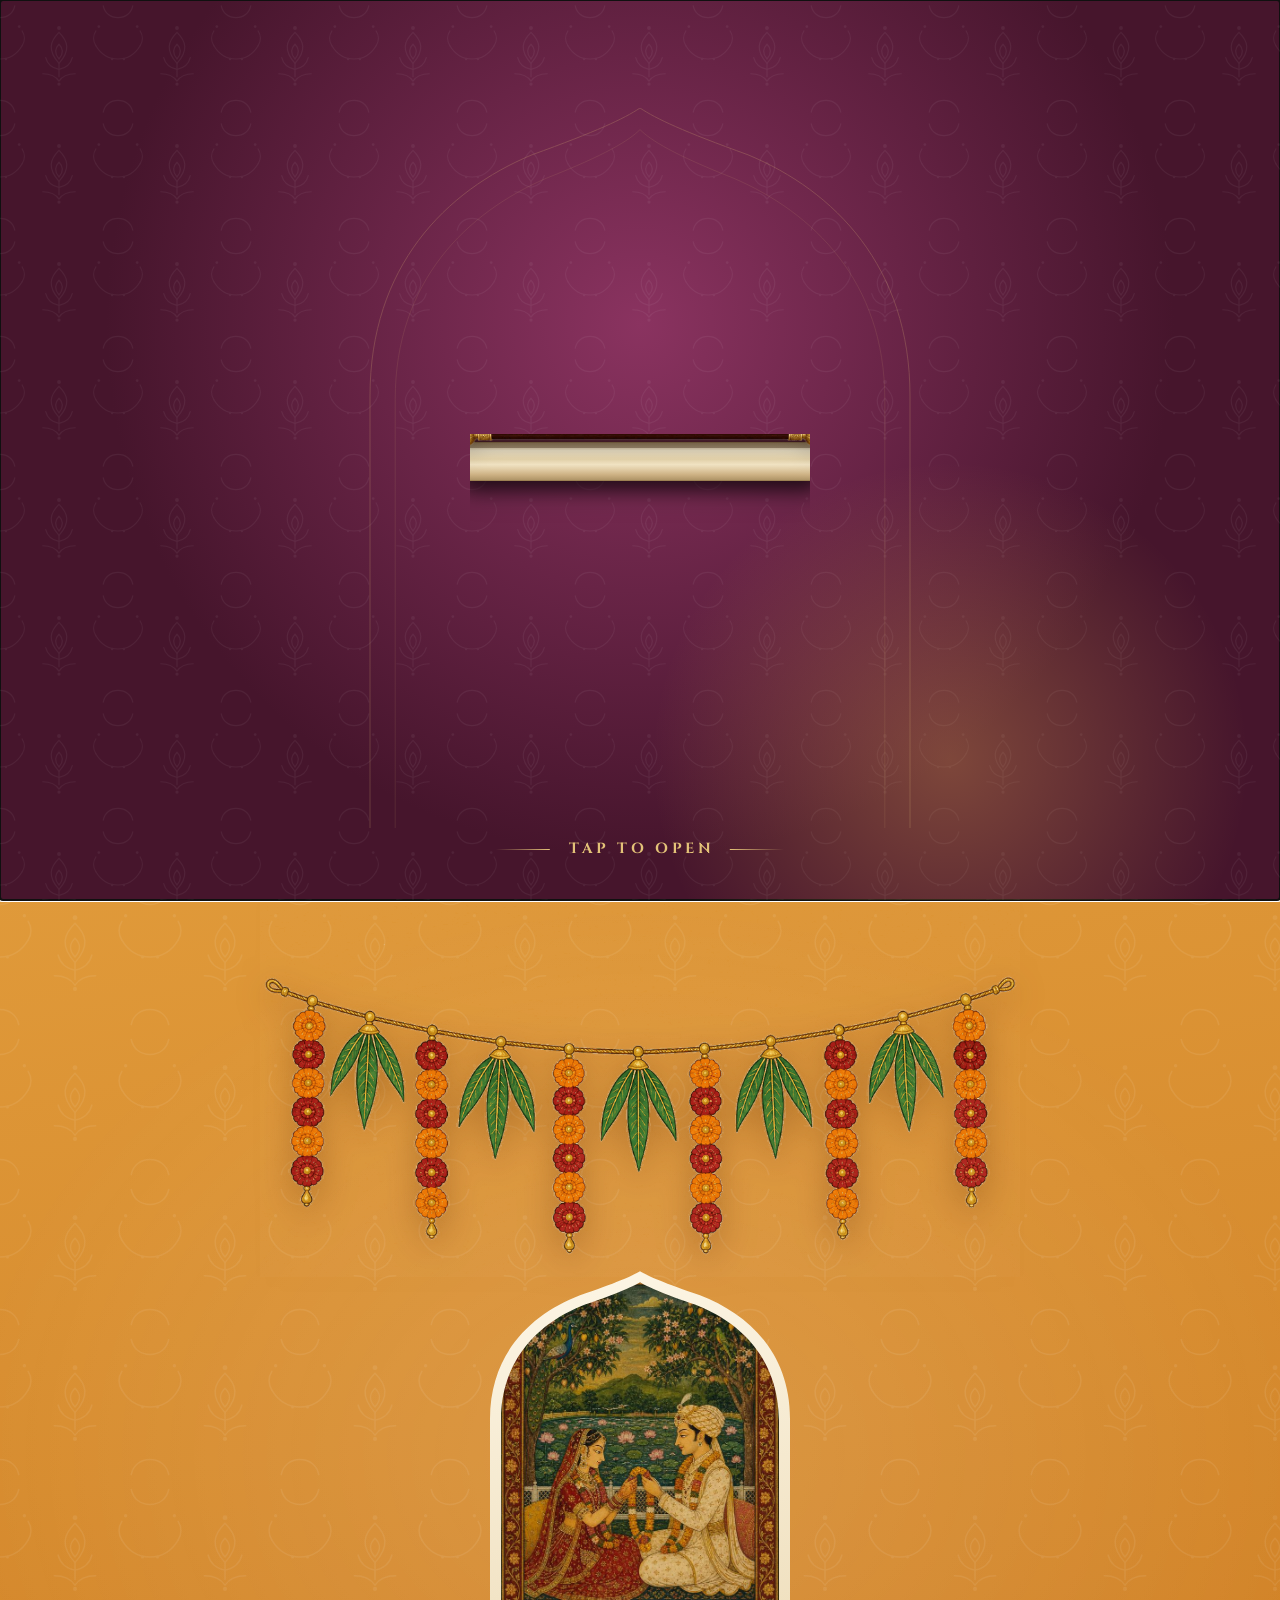
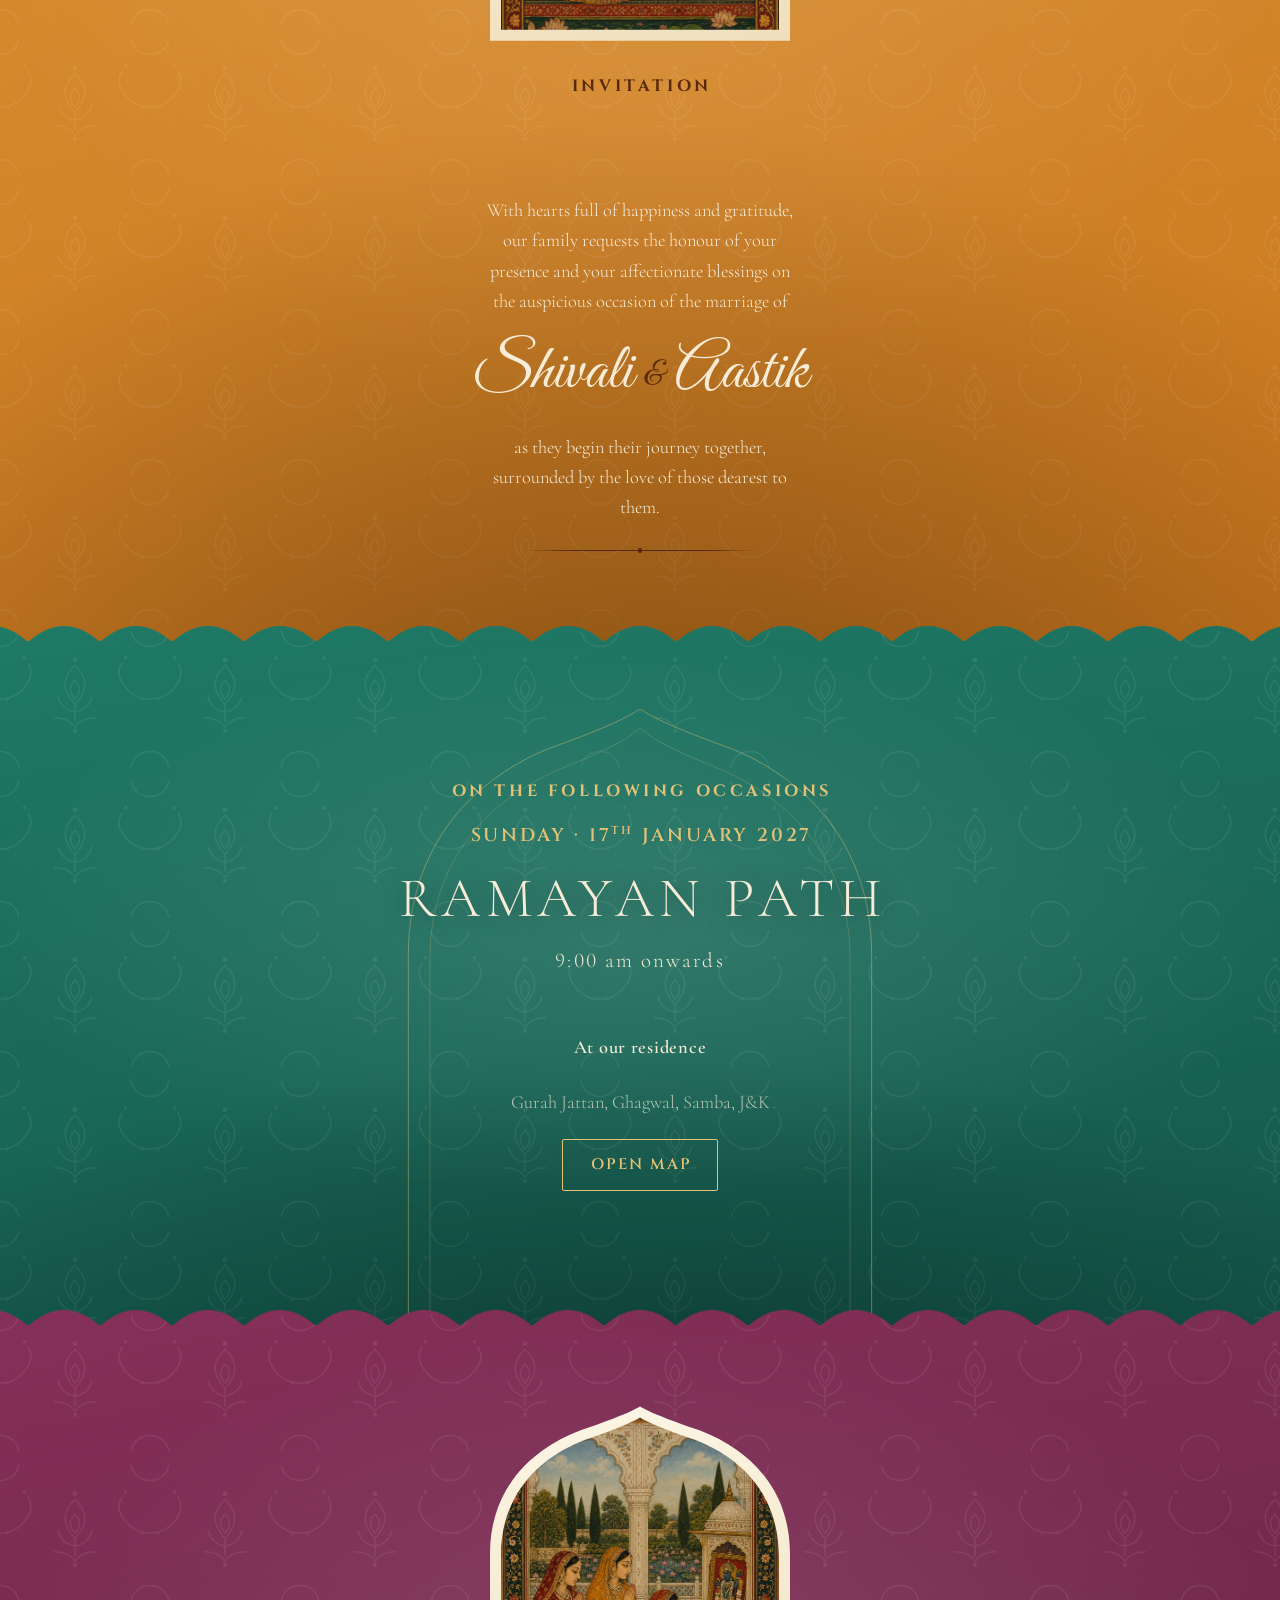
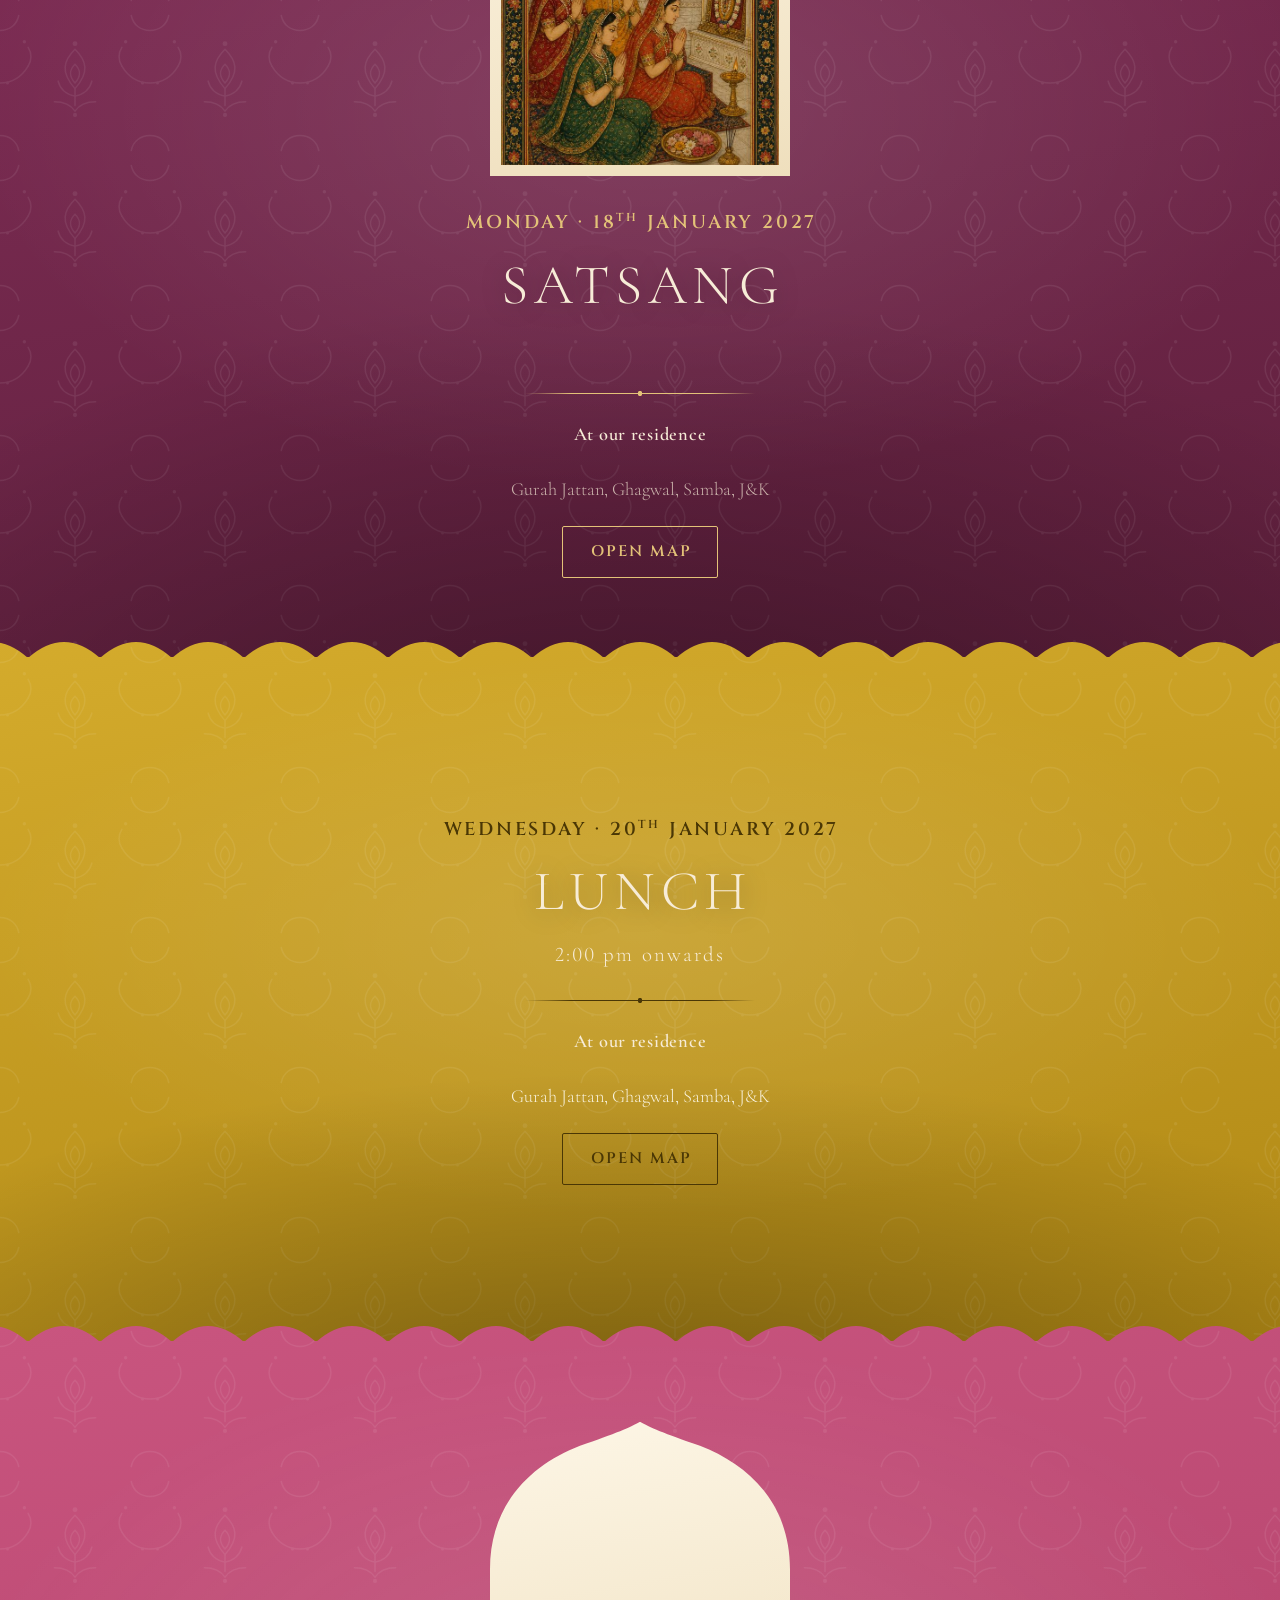
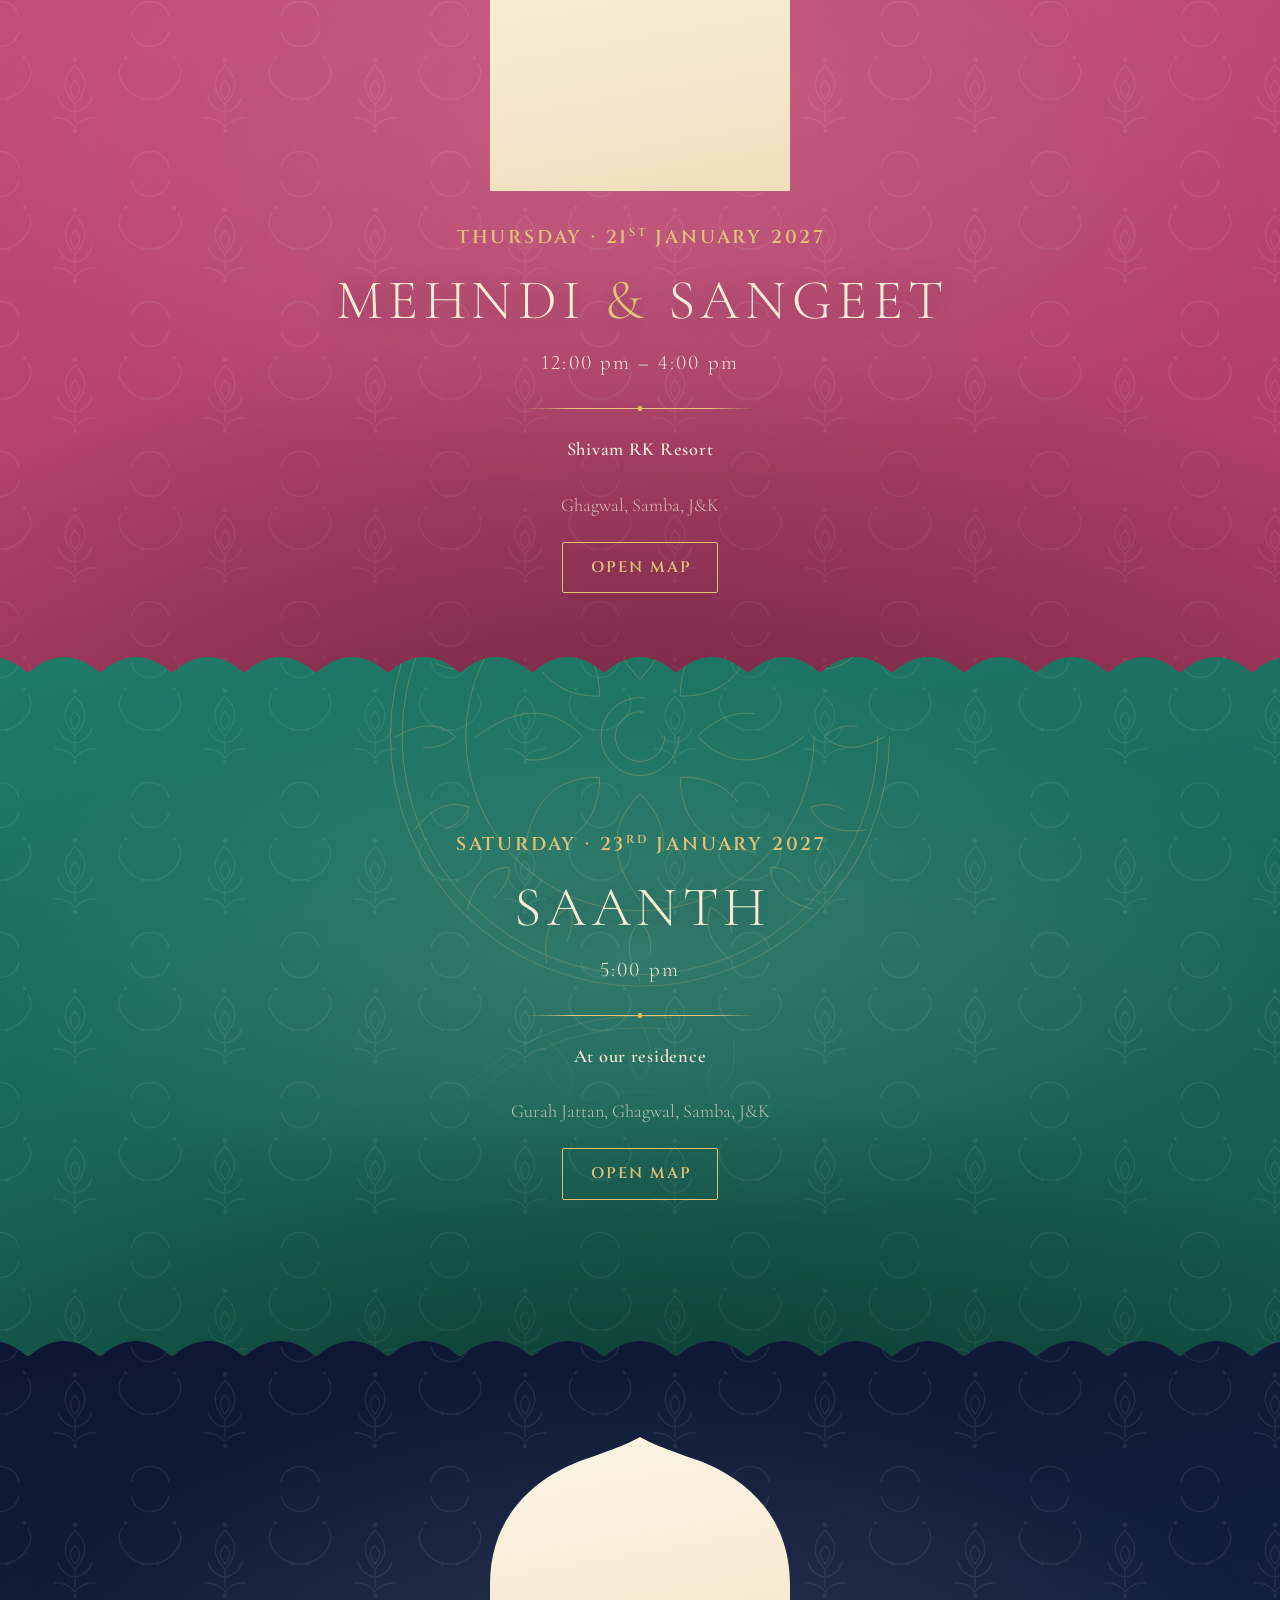
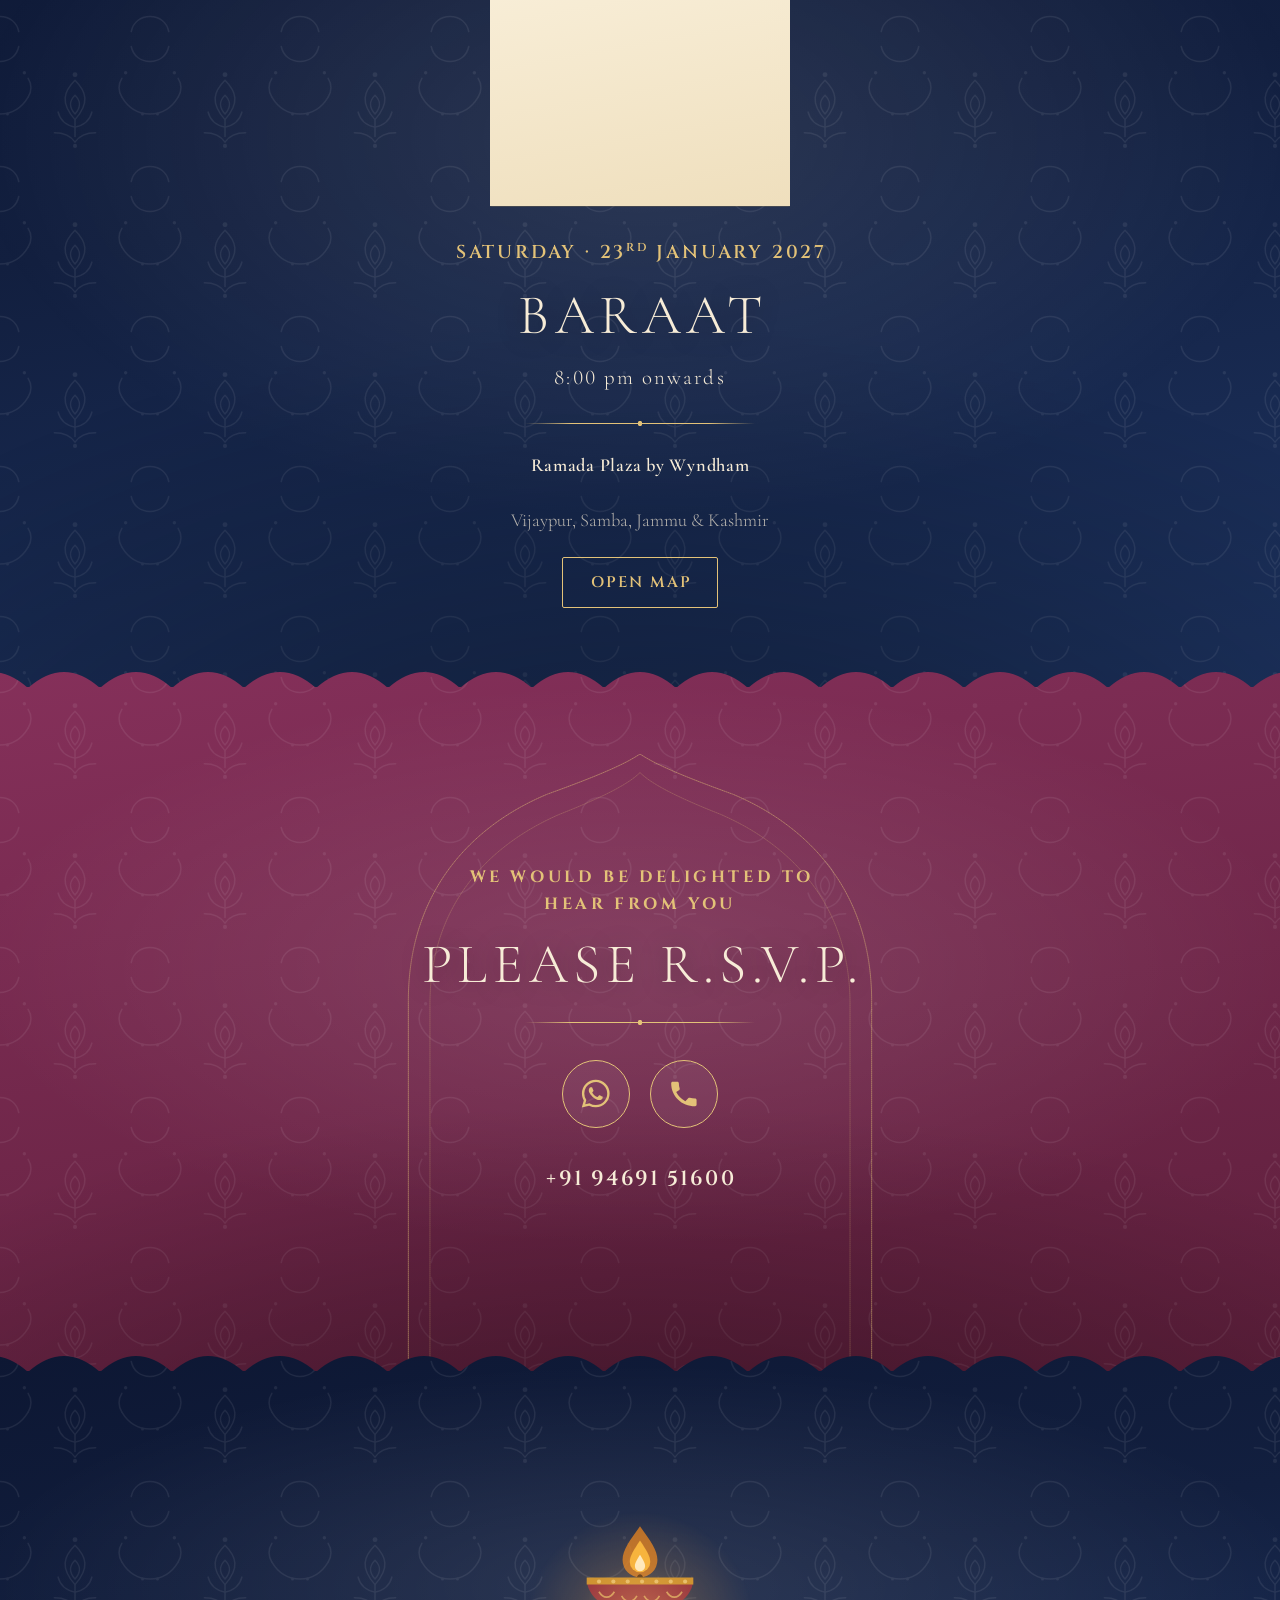
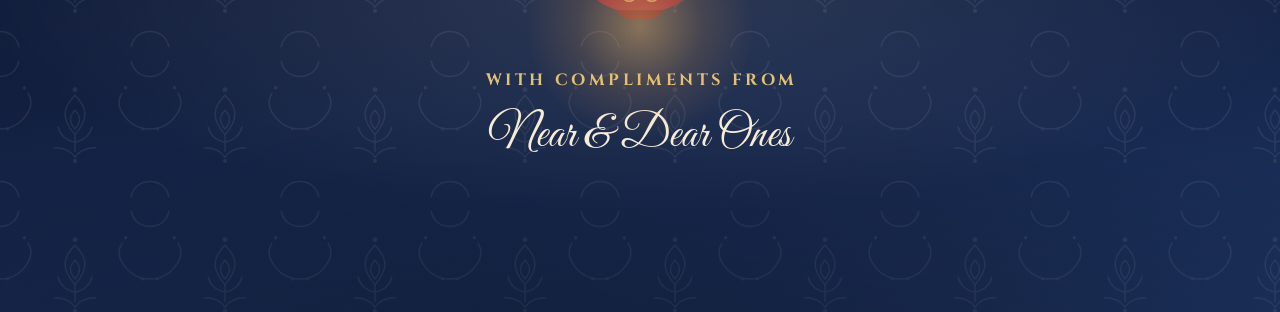
==== index.html @ 9a195518 "Fix the broken first paint on the scroll opening screen. Preload scroll artwork before showing the o" ====
<!DOCTYPE html>
<html lang="en">
<head>
  <meta charset="UTF-8">
  <meta name="viewport" content="width=device-width, initial-scale=1">
  <title>Shivali weds Aastik · Wedding Invitation</title>
  <meta name="description" content="You are warmly invited to the wedding of Shivali & Aastik — 23rd January, 2027.">
  <meta name="robots" content="noindex, nofollow">
  <meta name="theme-color" content="#132548">
  <meta property="og:title" content="Shivali weds Aastik">
  <meta property="og:description" content="Wedding Invitation · 23rd January, 2027">
  <meta property="og:type" content="website">
  <link rel="icon" href="favicon.svg" type="image/svg+xml">
  <link rel="apple-touch-icon" href="apple-touch-icon.svg">
  <link rel="preconnect" href="https://fonts.googleapis.com">
  <link rel="preconnect" href="https://fonts.gstatic.com" crossorigin>
  <link href="https://fonts.googleapis.com/css2?family=Cormorant+Garamond:ital,wght@0,300;0,400;0,600;1,300;1,400&family=Great+Vibes&family=Cinzel:wght@400;600;700&family=Tiro+Devanagari:ital@0;1&display=swap" rel="stylesheet">
  <link rel="preload" as="image" href="scroll-page.jpg">
  <link rel="preload" as="image" href="scroll-rod.png">
  <link rel="stylesheet" href="style.css?v=8">
  <!-- Closed scroll: inner copy stays hidden until unroll (Safari clip-path quirks). -->
  <style>
    html.intro-waiting body { overflow: hidden; }
    html.intro-waiting .hero,
    html.intro-waiting main { visibility: hidden; }
    .intro-scroll:not(.open) .scroll-sheet-inner { visibility: hidden; }
  </style>
</head>
<body>

  <!-- Ogee arch used to frame every painting -->
  <svg class="svg-defs" aria-hidden="true" focusable="false">
    <defs>
      <clipPath id="archClip" clipPathUnits="objectBoundingBox">
        <path d="M0 1 V0.40 C0 0.22 0.14 0.115 0.30 0.065 C0.42 0.032 0.47 0.014 0.5 0 C0.53 0.014 0.58 0.032 0.70 0.065 C0.86 0.115 1 0.22 1 0.40 V1 Z"/>
      </clipPath>
    </defs>
  </svg>

  <div class="grain" aria-hidden="true"></div>
  <div class="scroll-progress" aria-hidden="true"><i id="progressBar"></i></div>

  <!-- Hero -->
  <header class="band band--night hero">
    <div class="lanterns" id="lanterns" aria-hidden="true"></div>
    <div class="stars" aria-hidden="true"></div>
    <img class="skyline" id="skyline" src="skyline.png" alt="" aria-hidden="true">

    <div class="band-inner hero-inner" id="heroInner">
      <p class="kicker">Wedding Invitation</p>
      <p class="shubh" lang="hi">॥ शुभ विवाह ॥</p>

      <h1 class="names">
        <span>Shivali</span>
        <small>weds</small>
        <span>Aastik</span>
      </h1>

      <p class="hero-date">Saturday, 23<sup>rd</sup> January 2027</p>

      <div id="countdown" class="countdown" aria-live="polite"></div>
      <p class="countdown-label">until the celebrations begin</p>
    </div>

    <a href="#invitation" class="scroll-hint">Scroll<span aria-hidden="true">↓</span></a>
  </header>

  <main>

    <!-- Invitation -->
    <section id="invitation" class="band band--saffron band--tall">
      <img class="garland" src="garland.png" alt="" aria-hidden="true" loading="lazy" decoding="async">
      <div class="band-inner">
        <figure class="arch reveal">
          <img src="art-couple.jpg" alt="A miniature painting of a bride and groom exchanging garlands" loading="lazy" decoding="async">
        </figure>
        <p class="kicker reveal">Invitation</p>
        <p class="lead reveal">There are moments in life too joyful to celebrate alone.</p>
        <p class="reveal">With hearts full of happiness and gratitude, our family requests the honour of your presence and your affectionate blessings on the auspicious occasion of the marriage of</p>
        <p class="pair reveal">Shivali <em>&amp;</em> Aastik</p>
        <p class="reveal">as they begin their journey together, surrounded by the love of those dearest to them.</p>
        <div class="rule reveal" aria-hidden="true"></div>
      </div>
    </section>

    <!-- Celebrations -->
    <section class="band band--jade event">
      <div class="arch-line reveal" aria-hidden="true"><svg viewBox="0 0 300 400" preserveAspectRatio="xMidYMax meet"><path class="draw" d="M0 400 V160 C0 88 42 46 90 26 C126 13 141 6 150 0 C159 6 174 13 210 26 C258 46 300 88 300 160 V400"/><path class="draw" d="M14 400 V162 C14 96 54 58 98 39 C131 26 144 18 150 12 C156 18 169 26 202 39 C246 58 286 96 286 162 V400"/></svg></div>
      <div class="band-inner">
        <p class="kicker reveal">On the following occasions</p>
        <p class="when reveal">Sunday · 17<sup>th</sup> January 2027</p>
        <h2 class="event-name reveal">Ramayan Path</h2>
        <p class="event-time reveal">9:00 am onwards</p>
        <div class="rule reveal" aria-hidden="true"></div>
        <p class="venue reveal"><b>At our residence</b><br>Gurah Jattan, Ghagwal, Samba, J&amp;K</p>
        <p class="reveal"><a class="btn" target="_blank" rel="noopener" href="https://maps.app.goo.gl/sNL2cnASGPZSPWwYA">Open map</a></p>
      </div>
    </section>

    <section class="band band--plum band--tall event">
      <div class="band-inner">
        <figure class="arch reveal">
          <img src="art-satsang.jpg" alt="A miniature painting of women at prayer before a shrine" loading="lazy" decoding="async">
        </figure>
        <p class="when reveal">Monday · 18<sup>th</sup> January 2027</p>
        <h2 class="event-name reveal">Satsang</h2>
        <p class="event-time reveal">11:00 am – 3:00 pm</p>
        <div class="rule reveal" aria-hidden="true"></div>
        <p class="venue reveal"><b>At our residence</b><br>Gurah Jattan, Ghagwal, Samba, J&amp;K</p>
        <p class="reveal"><a class="btn" target="_blank" rel="noopener" href="https://maps.app.goo.gl/sNL2cnASGPZSPWwYA">Open map</a></p>
      </div>
    </section>

    <section class="band band--ochre event">
      <div class="petals" id="petals" aria-hidden="true"></div>
      <div class="band-inner">
        <p class="when reveal">Wednesday · 20<sup>th</sup> January 2027</p>
        <h2 class="event-name reveal">Lunch</h2>
        <p class="event-time reveal">2:00 pm onwards</p>
        <div class="rule reveal" aria-hidden="true"></div>
        <p class="venue reveal"><b>At our residence</b><br>Gurah Jattan, Ghagwal, Samba, J&amp;K</p>
        <p class="reveal"><a class="btn" target="_blank" rel="noopener" href="https://maps.app.goo.gl/sNL2cnASGPZSPWwYA">Open map</a></p>
      </div>
    </section>

    <section class="band band--rose band--tall event">
      <div class="band-inner">
        <figure class="arch reveal">
          <img src="art-mehndi.jpg" alt="A miniature painting of women applying mehndi in a courtyard" loading="lazy" decoding="async">
        </figure>
        <p class="when reveal">Thursday · 21<sup>st</sup> January 2027</p>
        <h2 class="event-name reveal">Mehndi <em>&amp;</em> Sangeet</h2>
        <p class="event-time reveal">12:00 pm – 4:00 pm</p>
        <div class="rule reveal" aria-hidden="true"></div>
        <p class="venue reveal"><b>Shivam RK Resort</b><br>Ghagwal, Samba, J&amp;K</p>
        <p class="reveal"><a class="btn" target="_blank" rel="noopener" href="https://maps.app.goo.gl/Z7aTw43mq8wJzPbM8">Open map</a></p>
      </div>
    </section>

    <section class="band band--jade event">
      <div class="rangoli reveal" id="rangoli" aria-hidden="true"></div>
      <div class="band-inner">
        <p class="when reveal">Saturday · 23<sup>rd</sup> January 2027</p>
        <h2 class="event-name reveal">Saanth</h2>
        <p class="event-time reveal">5:00 pm</p>
        <div class="rule reveal" aria-hidden="true"></div>
        <p class="venue reveal"><b>At our residence</b><br>Gurah Jattan, Ghagwal, Samba, J&amp;K</p>
        <p class="reveal"><a class="btn" target="_blank" rel="noopener" href="https://maps.app.goo.gl/sNL2cnASGPZSPWwYA">Open map</a></p>
      </div>
    </section>

    <section class="band band--night band--tall event">
      <div class="lanterns lanterns--sparse" id="lanterns2" aria-hidden="true"></div>
      <div class="fireworks" id="fireworks" aria-hidden="true"></div>
      <div class="band-inner">
        <figure class="arch reveal">
          <img src="art-baraat.jpg" alt="A miniature painting of a baraat procession at night" loading="lazy" decoding="async">
        </figure>
        <p class="when reveal">Saturday · 23<sup>rd</sup> January 2027</p>
        <h2 class="event-name reveal">Baraat</h2>
        <p class="event-time reveal">8:00 pm onwards</p>
        <div class="rule reveal" aria-hidden="true"></div>
        <p class="venue reveal"><b>Ramada Plaza by Wyndham</b><br>Vijaypur, Samba, Jammu &amp; Kashmir</p>
        <p class="reveal"><a class="btn" target="_blank" rel="noopener" data-map="Ramada Plaza by Wyndham - Jammu, Vijaypur, Samba, Jammu and Kashmir">Open map</a></p>
      </div>
    </section>

    <!-- RSVP -->
    <section id="rsvp" class="band band--plum">
      <div class="arch-line reveal" aria-hidden="true"><svg viewBox="0 0 300 400" preserveAspectRatio="xMidYMax meet"><path class="draw" d="M0 400 V160 C0 88 42 46 90 26 C126 13 141 6 150 0 C159 6 174 13 210 26 C258 46 300 88 300 160 V400"/><path class="draw" d="M14 400 V162 C14 96 54 58 98 39 C131 26 144 18 150 12 C156 18 169 26 202 39 C246 58 286 96 286 162 V400"/></svg></div>
      <div class="band-inner">
        <p class="kicker reveal">We would be delighted to hear from you</p>
        <h2 class="event-name reveal">Please R.S.V.P.</h2>
        <div class="rule reveal" aria-hidden="true"></div>
        <p class="reveal actions actions--icons">
          <a class="icon-btn" data-wa="919469151600" aria-label="Message us on WhatsApp">
            <svg viewBox="0 0 24 24" aria-hidden="true" focusable="false"><path d="M12.04 2A9.9 9.9 0 0 0 2.1 11.9c0 1.75.46 3.46 1.34 4.97L2 22l5.27-1.38a9.9 9.9 0 0 0 4.77 1.21h.01a9.9 9.9 0 0 0 9.94-9.9A9.9 9.9 0 0 0 12.04 2m0 18.1h-.01a8.2 8.2 0 0 1-4.18-1.14l-.3-.18-3.1.81.83-3.02-.2-.31a8.2 8.2 0 0 1-1.26-4.36 8.23 8.23 0 0 1 14.05-5.82 8.17 8.17 0 0 1 2.41 5.82 8.23 8.23 0 0 1-8.24 8.2m4.52-6.15c-.25-.12-1.47-.72-1.69-.81-.23-.08-.39-.12-.56.13-.16.24-.64.8-.78.97-.15.16-.29.18-.53.06-.25-.13-1.05-.39-1.99-1.23-.74-.66-1.23-1.47-1.38-1.71-.14-.25-.01-.38.11-.5.11-.11.25-.29.37-.43.13-.15.17-.25.25-.41.09-.17.04-.31-.02-.43-.06-.12-.56-1.34-.76-1.84-.2-.48-.4-.42-.56-.42l-.47-.01c-.16 0-.43.06-.65.3-.23.25-.86.84-.86 2.05s.88 2.38 1 2.54c.13.17 1.74 2.65 4.2 3.72.59.25 1.05.4 1.4.52.59.18 1.13.16 1.55.1.48-.07 1.47-.6 1.67-1.18.21-.58.21-1.07.15-1.18-.06-.1-.23-.16-.47-.28"/></svg>
          </a>
          <a class="icon-btn" href="tel:+919469151600" aria-label="Call us">
            <svg viewBox="0 0 24 24" aria-hidden="true" focusable="false"><path d="M6.62 10.79a15.1 15.1 0 0 0 6.59 6.59l2.2-2.2c.28-.28.68-.36 1.04-.24 1.18.39 2.45.6 3.76.6.58 0 1.05.47 1.05 1.05V20c0 .58-.47 1.05-1.05 1.05C10.4 21.05 3 13.65 3 4.46 3 3.88 3.47 3.4 4.05 3.4h3.42c.58 0 1.05.48 1.05 1.06 0 1.31.21 2.58.6 3.76.11.36.03.76-.25 1.04z"/></svg>
          </a>
        </p>
        <p class="rsvp-number reveal">+91 94691 51600</p>
      </div>
    </section>
  </main>

  <footer class="band band--night">
    <div class="embers" id="embers" aria-hidden="true"></div>
    <div class="band-inner">
      <div class="diya reveal">
        <span class="diya-halo" aria-hidden="true"></span>
        <svg viewBox="0 0 160 120" aria-hidden="true" focusable="false">
          <g class="diya-flame">
            <path class="flame-outer" d="M80 6c10 14 17 23 17 33a17 17 0 0 1-34 0c0-10 7-19 17-33z"/>
            <path class="flame-mid" d="M80 20c6 9 10 15 10 21a10 10 0 0 1-20 0c0-6 4-12 10-21z"/>
            <path class="flame-inner" d="M80 34c3 5 5 8 5 11a5 5 0 0 1-10 0c0-3 2-6 5-11z"/>
          </g>
          <path class="diya-wick" d="M77 56c1-4 5-4 6 0 1 4-7 4-6 0z"/>
          <path class="diya-oil" d="M34 62h92c-2 5-22 9-46 9s-44-4-46-9z"/>
          <path class="diya-bowl" d="M28 60h104c-3 19-22 30-52 30S31 79 28 60z"/>
          <path class="diya-rim" d="M28 56h104v7H28z"/>
          <g class="diya-dots">
            <circle cx="40" cy="60" r="2"/><circle cx="54" cy="60" r="2"/><circle cx="68" cy="60" r="2"/>
            <circle cx="82" cy="60" r="2"/><circle cx="96" cy="60" r="2"/><circle cx="110" cy="60" r="2"/>
            <circle cx="124" cy="60" r="2"/>
          </g>
          <g class="diya-scallop">
            <path d="M40 70c4 7 11 7 15 0M62 74c4 7 11 7 15 0M84 74c4 7 11 7 15 0M106 70c4 7 11 7 15 0"/>
          </g>
          <path class="diya-base" d="M58 88h44c0 6-9 9-22 9s-22-3-22-9z"/>
        </svg>
      </div>
      <p class="kicker reveal">With Compliments From</p>
      <p class="compliments-name reveal">Near &amp; Dear Ones</p>
    </div>
  </footer>

  <script src="script.js?v=8"></script>
</body>
</html>
---- style.css ----
:root {
  /* Jewel-toned bands, each one a full-bleed section */
  --night: #121f3f;
  --night-2: #1d3360;
  --saffron: #c9761d;
  --saffron-2: #e09a3a;
  --jade: #14574b;
  --jade-2: #1f7a66;
  --rose: #a93a62;
  --rose-2: #c9557f;
  --plum: #5e1f3c;
  --plum-2: #85305a;
  --ochre: #b08815;
  --ochre-2: #d4ab2c;

  --cream: #f7ecd7;
  --cream-dim: rgba(247, 236, 215, .72);
  --gold: #e3c278;
  --gold-deep: #b98f2e;
  /* Per-band ink: light bands override this so small caps stay readable */
  --accent: var(--gold);
  --accent-ink: #2a1b06;

  /* Opening scroll — height capped first so rods clear a short viewport */
  --scroll-h: min(calc(min(72vw, 340px) * 1.5), 62svh);
  --scroll-w: calc(var(--scroll-h) / 1.5);
  --scroll-rw: calc(var(--scroll-w) * 1.14);
  --scroll-rh: calc(var(--scroll-rw) / 14.06);
  --scroll-unroll: 1.5s cubic-bezier(.22, .72, .24, 1);
}

* { box-sizing: border-box; margin: 0; padding: 0; }
html { scroll-behavior: smooth; }

body {
  font-family: "Cormorant Garamond", Georgia, serif;
  font-weight: 300;
  font-size: 1.15rem;
  line-height: 1.65;
  color: var(--cream);
  background: var(--night);
  text-align: center;
  font-variant-numeric: lining-nums;
  -webkit-font-smoothing: antialiased;
}

.svg-defs { position: absolute; width: 0; height: 0; overflow: hidden; }

/* Canvas grain over the whole page, so every band reads as painted board */
.grain {
  position: fixed;
  inset: 0;
  z-index: 40;
  pointer-events: none;
  opacity: .5;
  mix-blend-mode: overlay;
  background-image: url("data:image/svg+xml,%3Csvg xmlns='http://www.w3.org/2000/svg' width='180' height='180'%3E%3Cfilter id='n'%3E%3CfeTurbulence type='fractalNoise' baseFrequency='.85' numOctaves='3'/%3E%3C/filter%3E%3Crect width='180' height='180' filter='url(%23n)' opacity='.42'/%3E%3C/svg%3E");
}

/* A full-screen blend layer forces the whole viewport to re-composite on
   every frame, which the envelope fold can feel. It is not visible behind
   the intro anyway, so it stands down until the overlay is gone. */
body.locked .grain { display: none; }

.scroll-progress {
  position: fixed;
  top: 0; left: 0; right: 0;
  height: 3px;
  z-index: 50;
  background: rgba(0, 0, 0, .25);
  pointer-events: none;
}
.scroll-progress i {
  display: block;
  height: 100%;
  width: 100%;
  transform: scaleX(0);
  transform-origin: 0 50%;
  background: linear-gradient(90deg, var(--gold-deep), var(--gold) 55%, #fff1cd);
  box-shadow: 0 0 12px rgba(227, 194, 120, .7);
  will-change: transform;
}

/* ---------- Bands ---------- */
.band {
  position: relative;
  overflow: hidden;
  min-height: 78vh;
  display: grid;
  place-items: center;
  padding: 5rem 1.5rem;
  isolation: isolate;
}
.band--tall { min-height: 100vh; }

/* Each band after the hero is cut into a shallow arcade of arches along its
   top edge and pulled up over the band above, so colours meet on a scallop
   instead of a straight line. */
.band:not(.hero) {
  margin-top: -18px;
  padding-top: calc(5rem + 18px);
  -webkit-mask-image:
    url("data:image/svg+xml,%3Csvg xmlns='http://www.w3.org/2000/svg' width='72' height='18'%3E%3Cpath d='M0 18 Q36 -14 72 18 Z' fill='%23000'/%3E%3C/svg%3E"),
    linear-gradient(#000, #000);
  mask-image:
    url("data:image/svg+xml,%3Csvg xmlns='http://www.w3.org/2000/svg' width='72' height='18'%3E%3Cpath d='M0 18 Q36 -14 72 18 Z' fill='%23000'/%3E%3C/svg%3E"),
    linear-gradient(#000, #000);
  -webkit-mask-size: 72px 18px, 100% calc(100% - 17px);
  mask-size: 72px 18px, 100% calc(100% - 17px);
  -webkit-mask-position: top center, bottom center;
  mask-position: top center, bottom center;
  -webkit-mask-repeat: repeat-x, no-repeat;
  mask-repeat: repeat-x, no-repeat;
}

/* Tonal damask watermark + a painted vignette on every band */
.band::before,
.band::after {
  content: "";
  position: absolute;
  inset: 0;
  z-index: -1;
  pointer-events: none;
}
.band::before {
  background-image: url("damask.svg");
  background-size: 150px 150px;
  opacity: .075;
}
.band::after {
  background:
    radial-gradient(ellipse 85% 65% at 50% 42%, rgba(255, 255, 255, .11) 0, transparent 62%),
    radial-gradient(ellipse 120% 90% at 50% 120%, rgba(0, 0, 0, .4) 0, transparent 65%);
}

.band--night { background: linear-gradient(170deg, #0d1733 0%, var(--night) 45%, var(--night-2) 100%); }
.band--saffron { background: linear-gradient(170deg, var(--saffron-2) 0%, var(--saffron) 100%); }
.band--jade { background: linear-gradient(170deg, var(--jade-2) 0%, var(--jade) 100%); }
.band--rose { background: linear-gradient(170deg, var(--rose-2) 0%, var(--rose) 100%); }
.band--plum { background: linear-gradient(170deg, var(--plum-2) 0%, var(--plum) 100%); }
.band--ochre { background: linear-gradient(170deg, var(--ochre-2) 0%, var(--ochre) 100%); }

/* Gold disappears against the warm light bands, so those use a deep ink instead */
.band--saffron { --accent: #58290a; --accent-ink: #fbeed4; --cream-dim: rgba(255, 250, 240, .9); }
.band--ochre { --accent: #4a3705; --accent-ink: #fdf6dd; --cream-dim: rgba(255, 252, 240, .9); }

.band-inner {
  position: relative;
  z-index: 1;
  width: min(100%, 620px);
  display: flex;
  flex-direction: column;
  align-items: center;
  gap: 1rem;
}
.band-inner > p { max-width: 36ch; }

/* ---------- Type ---------- */
.kicker {
  font-family: "Cinzel", serif;
  font-size: clamp(.92rem, 2.6vw, 1.02rem);
  font-weight: 700;
  letter-spacing: .22em;
  text-indent: .22em;
  text-transform: uppercase;
  color: var(--accent);
}
.shubh {
  font-family: "Tiro Devanagari", serif;
  font-size: 1.05rem;
  color: var(--cream-dim);
  letter-spacing: .05em;
}
.lead { font-style: italic; color: var(--cream-dim); font-size: 1.2rem; }

.names {
  display: flex;
  flex-direction: column;
  align-items: center;
  font-weight: 300;
  line-height: 1;
  margin: .6rem 0 .2rem;
}
.names span {
  font-size: clamp(2.9rem, 13vw, 5.4rem);
  letter-spacing: .1em;
  text-indent: .1em;
  text-transform: uppercase;
  text-shadow: 0 2px 30px rgba(0, 0, 0, .45);
}
.names small {
  display: flex;
  align-items: center;
  gap: .9rem;
  font-family: "Cinzel", serif;
  font-size: .86rem;
  font-weight: 400;
  letter-spacing: .42em;
  text-indent: .42em;
  text-transform: uppercase;
  color: var(--accent);
  margin: .7rem 0;
}
.names small::before, .names small::after {
  content: "";
  width: clamp(30px, 11vw, 64px);
  height: 1px;
  background: linear-gradient(90deg, transparent, var(--accent));
}
.names small::after { transform: scaleX(-1); }

.hero-date { font-size: 1.25rem; letter-spacing: .14em; color: var(--cream-dim); }
.hero-date sup, .when sup { font-size: .62em; }

.event-name {
  font-weight: 300;
  font-size: clamp(2.1rem, 8.5vw, 3.5rem);
  line-height: 1.08;
  letter-spacing: .1em;
  text-indent: .1em;
  text-transform: uppercase;
  text-shadow: 0 2px 26px rgba(0, 0, 0, .4);
}
.event-name em { font-style: normal; color: var(--accent); }
.event-time { font-size: 1.3rem; letter-spacing: .1em; color: var(--cream); }
.when {
  font-family: "Cinzel", serif;
  font-size: clamp(1rem, 3vw, 1.16rem);
  font-weight: 600;
  letter-spacing: .15em;
  text-indent: .15em;
  text-transform: uppercase;
  color: var(--accent);
}
.venue { color: var(--cream-dim); line-height: 1.5; }
.venue b { display: block; font-weight: 600; color: var(--cream); letter-spacing: .04em; }

.pair {
  font-family: "Great Vibes", cursive;
  font-size: clamp(2.6rem, 11vw, 4rem);
  line-height: 1.15;
  margin: .3rem 0;
}
.pair em { font-style: normal; font-size: .5em; color: var(--accent); vertical-align: middle; }

.rule {
  width: min(70%, 230px);
  height: 11px;
  margin: .4rem 0;
  background:
    linear-gradient(90deg, transparent, var(--accent) 20%, var(--accent) 80%, transparent) center / 100% 1px no-repeat,
    radial-gradient(circle at 50% 50%, var(--accent) 2.4px, transparent 2.6px) center / 100% 100% no-repeat;
  opacity: .85;
}

/* ---------- Arch-framed paintings ---------- */
.arch {
  width: min(74%, 300px);
  margin-bottom: 1rem;
  padding: 11px;
  background: linear-gradient(170deg, #fdf6e6, #efdfbd);
  clip-path: url(#archClip);
  filter:
    drop-shadow(0 0 1.5px rgba(227, 194, 120, .95))
    drop-shadow(0 26px 44px rgba(0, 0, 0, .42));
}
/* The paintings are portrait; cropping them to 4:5 keeps a whole band
   (arch plus heading plus details) inside one screen. */
.arch img {
  display: block;
  width: 100%;
  aspect-ratio: 4 / 5;
  object-fit: cover;
  object-position: 50% 32%;
  clip-path: url(#archClip);
}

/* ---------- Band ornaments ---------- */

/* Bands without a painting get a drawn ogee arch instead, echoing the frames
   around the paintings rather than boxing the text in a rectangle. */
.arch-line.reveal {
  position: absolute;
  left: 50%;
  bottom: 0;
  width: min(94vw, 640px);
  height: min(88%, 660px);
  margin-left: calc(min(94vw, 640px) / -2);
  z-index: 0;
  pointer-events: none;
  opacity: 0;
  transform: none;
  transition: opacity 1.4s ease;
}
.arch-line.reveal.in { opacity: .5; transform: none; }
.arch-line svg { width: 100%; height: 100%; }
.arch-line .draw { transition: stroke-dashoffset 2.8s cubic-bezier(.3, .7, .3, 1); }
.arch-line .draw + .draw { stroke-opacity: .5; transition-delay: .25s; }

/* Real marigold toran, hung across the top of the invitation band */
.garland {
  position: absolute;
  top: 0;
  left: 0;
  right: 0;
  width: 100%;
  max-width: 760px;
  height: auto;
  margin: 0 auto;
  z-index: 0;
  pointer-events: none;
  transform-origin: 50% 0;
  filter: drop-shadow(0 10px 16px rgba(90, 40, 0, .3));
  animation: garlandSway 9s ease-in-out infinite alternate;
}
/* The band opens with the garland, so the invitation starts below it */
.band.band--saffron { padding-top: calc(min(100vw, 760px) * 0.47 + 2rem); }

/* Brass kalash standing on the lower rule of the framed band */
.kalash.reveal {
  position: absolute;
  left: 50%;
  bottom: clamp(16px, 3.2vw, 38px);
  width: clamp(78px, 13vw, 128px);
  height: auto;
  margin-left: calc(clamp(78px, 13vw, 128px) / -2);
  z-index: 0;
  pointer-events: none;
  opacity: 0;
  transform: translateY(14px);
  filter: drop-shadow(0 8px 16px rgba(0, 0, 0, .4));
}
.kalash.reveal.in { opacity: 1; transform: none; }

/* Drawn ornaments: pathLength="1" lets one dash rule draw every shape */
.draw {
  fill: none;
  stroke: var(--gold);
  stroke-width: 1;
  stroke-linecap: round;
  stroke-linejoin: round;
  vector-effect: non-scaling-stroke;
  stroke-dasharray: 1;
  stroke-dashoffset: 1;
}
.in .draw { stroke-dashoffset: 0; }

/* .reveal is the observer's hook; these need to beat its opacity rules */
.rangoli.reveal {
  position: absolute;
  top: 50%; left: 50%;
  width: min(92vw, 520px);
  aspect-ratio: 1;
  z-index: 0;
  pointer-events: none;
  opacity: 0;
  transform: translate(-50%, -50%);
  transition: opacity 1.6s ease;
  /* Only the upper half is wanted: the lower arcs crowded the venue lines */
  -webkit-mask-image: linear-gradient(to bottom, #000 0 42%, transparent 62%);
  mask-image: linear-gradient(to bottom, #000 0 42%, transparent 62%);
}
.rangoli.reveal.in { opacity: .34; transform: translate(-50%, -50%); }
.rangoli svg { width: 100%; height: 100%; }
.rangoli .draw { stroke-opacity: .85; transition: stroke-dashoffset 3.4s cubic-bezier(.3, .7, .3, 1); }

/* Marigold petals */
.petals { position: absolute; inset: 0; z-index: 0; overflow: hidden; pointer-events: none; }
.petals i {
  position: absolute;
  top: -8%;
  border-radius: 60% 60% 55% 55% / 70% 70% 40% 40%;
  background: radial-gradient(circle at 35% 30%, #ffe3a0, #f0a33c 60%, #c96f17);
  opacity: .85;
  will-change: transform;
  animation: petalFall linear infinite, petalSway ease-in-out infinite alternate;
}

/* Fireworks */
.fireworks { position: absolute; inset: 0; z-index: 0; overflow: hidden; pointer-events: none; }
.fireworks i {
  position: absolute;
  width: 2.5px;
  height: 2.5px;
  border-radius: 50%;
  background: transparent;
  opacity: 0;
  will-change: transform, opacity;
  animation: burst 4.6s linear infinite;
}

/* Embers */
.embers { position: absolute; inset: 0; z-index: 0; overflow: hidden; pointer-events: none; }
.embers i {
  position: absolute;
  bottom: 28%;
  width: 3px;
  height: 3px;
  border-radius: 50%;
  background: #ffcf7a;
  box-shadow: 0 0 7px rgba(255, 186, 92, .9);
  opacity: 0;
  will-change: transform;
  animation: emberRise linear infinite, emberDrift ease-in-out infinite alternate;
}

/* ---------- Hero ---------- */
/* Two rows so the scroll cue always clears the countdown, however short
   the viewport is. */
.hero {
  min-height: 100svh;
  grid-template-rows: 1fr auto;
  align-content: stretch;
  row-gap: 1.5rem;
}
.hero-inner { will-change: transform, opacity; }

.stars {
  position: absolute;
  inset: 0;
  z-index: -1;
  pointer-events: none;
  background-image:
    radial-gradient(1.4px 1.4px at 12% 18%, rgba(255, 245, 220, .9), transparent),
    radial-gradient(1.2px 1.2px at 78% 12%, rgba(255, 245, 220, .8), transparent),
    radial-gradient(1.6px 1.6px at 35% 8%, rgba(255, 245, 220, .75), transparent),
    radial-gradient(1.2px 1.2px at 62% 26%, rgba(255, 245, 220, .7), transparent),
    radial-gradient(1.4px 1.4px at 88% 34%, rgba(255, 245, 220, .8), transparent),
    radial-gradient(1.2px 1.2px at 22% 38%, rgba(255, 245, 220, .6), transparent);
  animation: twinkle 5s ease-in-out infinite alternate;
}

.skyline {
  position: absolute;
  left: 50%;
  bottom: -2px;
  width: min(180%, 1400px);
  transform: translateX(-50%);
  z-index: -1;
  opacity: .62;
  pointer-events: none;
  filter: brightness(.42) sepia(.5) hue-rotate(-12deg) saturate(1.5);
  will-change: transform;
}

.lanterns {
  position: absolute;
  inset: 0;
  z-index: -1;
  overflow: hidden;
  pointer-events: none;
}
/* Behind text rather than beside it, so the band stays readable */
.lanterns { opacity: .85; }
.lanterns--sparse { opacity: .55; }
.lantern {
  position: absolute;
  bottom: -18vh;
  width: 46px;
  opacity: 0;
  filter: drop-shadow(0 0 18px rgba(255, 164, 54, .85));
  will-change: transform;
  animation: lanternRise linear infinite, lanternDrift ease-in-out infinite alternate;
}

.countdown {
  display: flex;
  gap: .55rem;
  margin-top: 1.4rem;
  flex-wrap: wrap;
  justify-content: center;
}
.countdown div {
  min-width: 72px;
  padding: .6rem .35rem;
  border: 1px solid rgba(227, 194, 120, .45);
  border-radius: 2px;
  background: rgba(255, 255, 255, .06);
  -webkit-backdrop-filter: blur(3px);
  backdrop-filter: blur(3px);
  font-family: "Cinzel", serif;
  font-size: .8rem;
  font-weight: 600;
  letter-spacing: .12em;
  text-transform: uppercase;
  color: var(--cream-dim);
}
.countdown b {
  display: block;
  font-family: "Cormorant Garamond", serif;
  font-weight: 400;
  font-size: 1.9rem;
  line-height: 1.15;
  letter-spacing: .02em;
  color: var(--cream);
}
.countdown-label {
  font-family: "Cinzel", serif;
  font-size: clamp(.92rem, 2.7vw, 1.04rem);
  font-weight: 600;
  letter-spacing: .16em;
  text-indent: .16em;
  text-transform: uppercase;
  color: var(--cream);
  margin-top: .8rem;
}
.countdown .done {
  border: 0;
  background: none;
  font-family: "Cormorant Garamond", serif;
  font-size: 1.3rem;
  letter-spacing: .04em;
  text-transform: none;
  color: var(--gold);
}

.scroll-hint {
  position: relative;
  z-index: 1;
  display: flex;
  flex-direction: column;
  align-items: center;
  gap: .5rem;
  font-family: "Cinzel", serif;
  font-size: .95rem;
  font-weight: 700;
  letter-spacing: .22em;
  text-indent: .22em;
  text-transform: uppercase;
  color: var(--accent);
  text-decoration: none;
}
.scroll-hint span { font-size: 1rem; animation: bob 2s ease-in-out infinite; }

/* ---------- Buttons ---------- */
.actions { display: flex; gap: .7rem; justify-content: center; flex-wrap: wrap; }
.actions .btn { width: min(100%, 17.5rem); }
.btn {
  display: inline-block;
  font: inherit;
  font-size: .96rem;
  font-weight: 600;
  font-family: "Cinzel", serif;
  letter-spacing: .13em;
  text-indent: .15em;
  text-transform: uppercase;
  cursor: pointer;
  padding: .75rem 1.6rem;
  margin-top: .4rem;
  border: 1px solid var(--accent);
  border-radius: 2px;
  background: transparent;
  color: var(--accent);
  text-decoration: none;
  transition: background .25s, color .25s, transform .25s, box-shadow .25s;
}
.btn:hover {
  background: var(--accent);
  color: var(--accent-ink);
  transform: translateY(-2px);
  box-shadow: 0 10px 24px rgba(0, 0, 0, .3);
}
.btn.ghost { border-color: rgba(247, 236, 215, .45); color: var(--cream); }

/* RSVP speaks in symbols; the number is printed once underneath them */
.actions--icons { gap: 1.2rem; margin-top: .6rem; }
.icon-btn {
  display: grid;
  place-items: center;
  width: 4.3rem;
  height: 4.3rem;
  border-radius: 50%;
  border: 1px solid var(--accent);
  background: rgba(255, 255, 255, .05);
  color: var(--accent);
  cursor: pointer;
  transition: background .25s, color .25s, transform .25s, box-shadow .25s;
}
.icon-btn svg { width: 50%; height: 50%; fill: currentColor; }
.icon-btn:hover,
.icon-btn:focus-visible {
  background: var(--accent);
  color: var(--accent-ink);
  transform: translateY(-3px);
  box-shadow: 0 12px 26px rgba(0, 0, 0, .35);
}
.rsvp-number {
  font-family: "Cinzel", serif;
  font-size: clamp(1.05rem, 3.6vw, 1.3rem);
  font-weight: 600;
  letter-spacing: .1em;
  text-indent: .1em;
  color: var(--cream);
  margin-top: 1.1rem;
}
.btn.ghost:hover { background: var(--cream); color: #2a1b06; border-color: var(--cream); }

/* ---------- Footer ---------- */
footer.band { min-height: 62vh; }
.diya {
  position: relative;
  width: clamp(118px, 24vw, 164px);
  margin-bottom: .5rem;
  line-height: 0;
}
.diya svg { width: 100%; height: auto; overflow: visible; }
.diya-rim { fill: #c8912f; }
.diya-bowl { fill: #8d2a40; }
.diya-oil { fill: #b8563f; }
.diya-base { fill: #6b1d30; }
.diya-dots { fill: #e8c87a; opacity: .9; }
.diya-scallop { fill: none; stroke: #e0bc6e; stroke-width: 1.6; stroke-opacity: .75; }
.diya-wick { fill: #4a2d16; }
.diya-flame { transform-origin: 80px 44px; animation: flicker 2.6s ease-in-out infinite; }
.flame-outer { fill: #e8831d; opacity: .75; }
.flame-mid { fill: #f6b53c; }
.flame-inner { fill: #fff3cf; }
/* The glow is a separate layer so the flame itself never has to repaint */
.diya-halo {
  position: absolute;
  top: -14%;
  left: 50%;
  width: 150%;
  aspect-ratio: 1;
  margin-left: -75%;
  border-radius: 50%;
  background: radial-gradient(circle, rgba(255, 190, 96, .45) 0%, rgba(255, 170, 70, .14) 36%, transparent 66%);
  animation: glowPulse 3.4s ease-in-out infinite;
  pointer-events: none;
}
.compliments-name {
  font-family: "Great Vibes", cursive;
  font-size: clamp(2.1rem, 9vw, 2.9rem);
  line-height: 1.15;
}

/* ---------- Opening scroll ---------- */
body.locked { overflow: hidden; }

.intro {
  position: fixed; inset: 0; z-index: 100;
  display: block;
  width: 100%;
  height: 100%;
  border: 0; cursor: pointer; font: inherit; color: var(--cream);
  -webkit-tap-highlight-color: transparent;
  overflow: hidden;
  opacity: 0;
  transition: opacity .5s ease, transform .6s ease;
  /* Plum aubergine — distinct from the hero's night blue */
  --ground: #46152c;
  --ground-2: #8a3360;
  background:
    radial-gradient(circle at 50% 36%, var(--ground-2), var(--ground) 62%),
    var(--ground);
}
.intro.ready { opacity: 1; }
.intro.intro--jade   { --ground: #0c3a32; --ground-2: #1a6a59; }
.intro.intro--maroon { --ground: #3d1016; --ground-2: #7e2330; }
.intro.intro--night  { --ground: #121f3f; --ground-2: #1d3360; }
/* The same block-print watermark the bands carry, so the cover belongs to them */
.intro::before {
  content: "";
  position: absolute;
  inset: 0;
  background-image: url("damask.svg");
  background-size: 118px 118px;
  opacity: .055;
  pointer-events: none;
}
.intro.done { opacity: 0; transform: scale(1.05); pointer-events: none; transition: opacity .6s ease, transform .6s ease; }
.intro::after {
  content: "";
  position: absolute;
  width: min(110vw, 620px);
  height: min(110vw, 620px);
  border-radius: 50%;
  background: radial-gradient(circle, rgba(255, 186, 92, .3) 0%, transparent 68%);
  animation: haloBreathe 5s ease-in-out infinite;
  pointer-events: none;
}
/* Nothing else moves or competes while the scroll unrolls */
.intro.opening::after { animation-play-state: paused; }
.intro.opening .intro-hint { opacity: 0; animation: none; transition: opacity .4s ease; }

.intro-niche {
  position: absolute;
  left: 50%;
  bottom: 4.5rem;
  width: min(96vw, 620px);
  height: min(88%, 720px);
  margin-left: calc(min(96vw, 620px) / -2);
  z-index: 1;
  pointer-events: none;
  opacity: .22;
}
.intro-niche svg { width: 100%; height: 100%; }
.intro-niche path {
  fill: none;
  stroke: var(--gold);
  stroke-width: 1;
  vector-effect: non-scaling-stroke;
}
.intro-niche path + path { stroke-opacity: .5; }

.intro-hint {
  position: absolute;
  left: 50%;
  bottom: 2.4rem;
  transform: translateX(-50%);
  z-index: 2;
  display: flex;
  align-items: center;
  gap: 1rem;
  font-family: "Cinzel", serif;
  font-size: .92rem;
  font-weight: 700;
  letter-spacing: .24em;
  text-indent: .24em;
  text-transform: uppercase;
  color: var(--gold);
}
.intro-hint::before,
.intro-hint::after {
  content: "";
  width: clamp(26px, 9vw, 54px);
  height: 1px;
  background: linear-gradient(90deg, transparent, var(--gold));
}
.intro-hint::after { transform: scaleX(-1); }

.intro-scroll {
  position: absolute;
  left: 50%;
  top: 50%;
  z-index: 2;
  width: var(--scroll-w);
  height: var(--scroll-h);
  margin: calc(var(--scroll-h) / -2) 0 0 calc(var(--scroll-w) / -2);
  transform: translateY(calc(var(--scroll-h) / 2 - var(--scroll-rh) * 0.58));
  transition: transform var(--scroll-unroll);
  contain: layout style paint;
}
.intro-scroll.open { transform: translateY(0); }

.intro-scroll .scroll-sheet {
  position: absolute;
  inset: 0;
  overflow: hidden;
  -webkit-clip-path: inset(0 0 100% 0);
  clip-path: inset(0 0 100% 0);
  transition: clip-path var(--scroll-unroll), -webkit-clip-path var(--scroll-unroll);
}
.intro-scroll.open .scroll-sheet {
  -webkit-clip-path: inset(0 0 0 0);
  clip-path: inset(0 0 0 0);
}
.intro-scroll.open .scroll-sheet-inner {
  visibility: visible;
  box-shadow: 0 20px 40px rgba(0, 0, 0, .5);
}

.scroll-sheet-inner {
  position: absolute;
  inset: 0;
  background: #efe0bd url("scroll-page.jpg") center / cover no-repeat;
  display: flex;
  flex-direction: column;
  align-items: center;
  justify-content: center;
  gap: .3rem;
  padding: 15% 12%;
  text-align: center;
  color: #3a2410;
}
.scroll-eyebrow {
  margin: 0;
  font-family: "Cinzel", serif;
  font-size: max(9.5px, calc(var(--scroll-w) * .036));
  font-weight: 700;
  letter-spacing: .24em;
  text-indent: .24em;
  text-transform: uppercase;
  color: #8a2231;
}
.scroll-shubh {
  margin: .5rem 0 0;
  font-family: "Tiro Devanagari", serif;
  font-size: max(12px, calc(var(--scroll-w) * .046));
  color: #7c1e38;
}
.scroll-names {
  margin: .2rem 0 0;
  font-family: "Great Vibes", cursive;
  font-size: max(26px, calc(var(--scroll-w) * .105));
  font-weight: 400;
  line-height: 1.15;
  color: #2f1d0c;
}
.scroll-names span { font-family: "Cinzel", serif; font-size: .42em; color: #9a7217; }
.scroll-rule { width: 62%; height: 14px; margin: .5rem 0; }
.scroll-rule path { fill: none; stroke: #9a7217; stroke-width: 1.1; }
.scroll-date {
  margin: 0;
  font-family: "Cinzel", serif;
  font-size: max(11px, calc(var(--scroll-w) * .042));
  font-weight: 600;
  letter-spacing: .14em;
  text-indent: .14em;
  color: #5a3a16;
}

.scroll-rod {
  position: absolute;
  left: 50%;
  width: var(--scroll-rw);
  height: var(--scroll-rh);
  margin-left: calc(var(--scroll-rw) / -2);
  background: url("scroll-rod.png") center / 100% 100% no-repeat;
  filter: drop-shadow(0 6px 10px rgba(0, 0, 0, .45));
}
.scroll-rod--top { top: calc(var(--scroll-rh) * -0.55); z-index: 4; }
.scroll-rod--bot {
  top: calc(var(--scroll-rh) * 0.52);
  z-index: 2;
  transition: transform var(--scroll-unroll);
}
.intro-scroll.open .scroll-rod--bot {
  transform: translateY(calc(var(--scroll-h) - var(--scroll-rh) * 0.7));
}
.scroll-rod--bot::after {
  content: "";
  position: absolute;
  left: 4.5%;
  right: 4.5%;
  top: calc(var(--scroll-rh) * -0.22);
  height: calc(var(--scroll-rh) * 1.42);
  z-index: -1;
  border-radius: 4px;
  background: linear-gradient(to bottom,
    #bda279, #f4e8cc 22%, #e9d7ae 44%, #f2e4c4 58%, #cdb183 84%, #a98f62);
  box-shadow:
    0 8px 18px rgba(0, 0, 0, .45),
    inset 0 0 0 1px rgba(124, 90, 40, .3);
  transform-origin: center;
  transition: transform var(--scroll-unroll), opacity var(--scroll-unroll);
}
.intro-scroll.open .scroll-rod--bot::after { transform: scaleY(.12); opacity: .5; }
.scroll-rod--bot::before {
  content: "";
  position: absolute;
  left: 5%;
  right: 5%;
  bottom: 100%;
  height: calc(var(--scroll-rh) * 1.1);
  background: linear-gradient(to top, rgba(60, 34, 10, .38), transparent);
  pointer-events: none;
}

.scroll-cord {
  position: absolute;
  top: calc(var(--scroll-rh) * 0.2);
  right: calc(var(--scroll-rw) * -0.085);
  width: 26px;
  height: calc(var(--scroll-h) * 0.42);
  z-index: 4;
  pointer-events: none;
}
.scroll-cord svg { width: 100%; height: 100%; overflow: visible; }
.scroll-cord .thread { fill: none; stroke: #c9a24a; stroke-width: 2; }
.scroll-cord .tassel { fill: #8a2231; }
.scroll-cord .band { fill: #c9a24a; }

/* ---------- Motion ---------- */
.reveal {
  opacity: 0;
  transform: translateY(26px);
  transition: opacity 1.1s ease, transform 1.1s cubic-bezier(.2, .8, .2, 1);
}
.reveal.in { opacity: 1; transform: none; }
.arch.reveal { transform: translateY(34px) scale(.94); }
.arch.reveal.in { transform: none; }
.countdown div.pulse b { animation: pop .5s ease; }

@keyframes bob { 50% { transform: translateY(6px); } }
@keyframes pop { 0% { transform: scale(1); } 35% { transform: scale(1.18); color: var(--gold); } 100% { transform: scale(1); } }
@keyframes twinkle { from { opacity: .45; } to { opacity: 1; } }
@keyframes haloBreathe { 50% { transform: scale(1.09); opacity: .8; } }
@keyframes flicker {
  0%, 100% { transform: scale(1) skewX(0deg); }
  25% { transform: scale(1.05, .95) skewX(2.5deg); }
  50% { transform: scale(.95, 1.07) skewX(-2deg); }
  75% { transform: scale(1.03, .98) skewX(1.5deg); }
}
@keyframes glowPulse {
  0%, 100% { opacity: .85; transform: scale(1); }
  50% { opacity: 1; transform: scale(1.07); }
}
@keyframes garlandSway {
  from { transform: rotate(-.5deg); }
  to { transform: rotate(.5deg); }
}
@keyframes lanternRise {
  0% { transform: translate3d(0, 0, 0) rotate(-3deg); opacity: 0; }
  10% { opacity: 1; }
  88% { opacity: .9; }
  100% { transform: translate3d(0, -128vh, 0) rotate(4deg); opacity: 0; }
}
@keyframes lanternDrift { from { margin-left: -26px; } to { margin-left: 26px; } }
@keyframes petalFall {
  0% { transform: translate3d(0, 0, 0) rotate(0deg); opacity: 0; }
  8% { opacity: .85; }
  90% { opacity: .85; }
  100% { transform: translate3d(0, 108vh, 0) rotate(260deg); opacity: 0; }
}
@keyframes petalSway { from { margin-left: -20px; } to { margin-left: 20px; } }
@keyframes burst {
  0% { transform: scale(.08); opacity: 0; }
  3% { opacity: 1; }
  26% { transform: scale(1.15); opacity: .6; }
  38% { transform: scale(1.3); opacity: 0; }
  100% { transform: scale(1.3); opacity: 0; }
}
@keyframes emberRise {
  0% { transform: translate3d(0, 0, 0) scale(1); opacity: 0; }
  12% { opacity: 1; }
  100% { transform: translate3d(0, -34vh, 0) scale(.3); opacity: 0; }
}
@keyframes emberDrift { from { margin-left: -14px; } to { margin-left: 14px; } }

@media (prefers-reduced-motion: reduce) {
  * { animation: none !important; transition-duration: .01ms !important; }
  .reveal, .arch.reveal { opacity: 1; transform: none; }
  .rangoli.reveal { opacity: .3; }
  .draw { stroke-dashoffset: 0; }
  .lanterns, .petals, .fireworks, .embers { display: none; }
  .intro-scroll.open { transform: translateY(0); transition: none; }
  .intro-scroll.open .scroll-sheet { clip-path: inset(0 0 0 0); transition: none; }
  .intro-scroll.open .scroll-rod--bot {
    transform: translateY(calc(var(--scroll-h) - var(--scroll-rh) * 0.7));
    transition: none;
  }
}

@media (max-width: 480px) {
  body { font-size: 1.08rem; }
  .band { padding: 4rem 1.25rem; min-height: 72vh; }
  .countdown { gap: .4rem; }
  .countdown div { min-width: 66px; padding: .5rem .25rem; letter-spacing: .08em; }
  .actions .btn { width: min(100%, 17.5rem); }
  .countdown b { font-size: 1.6rem; }
  .arch { width: min(84%, 280px); padding: 9px; }
  .lantern { width: 36px; }
  .diya { width: clamp(104px, 26vw, 136px); }
}
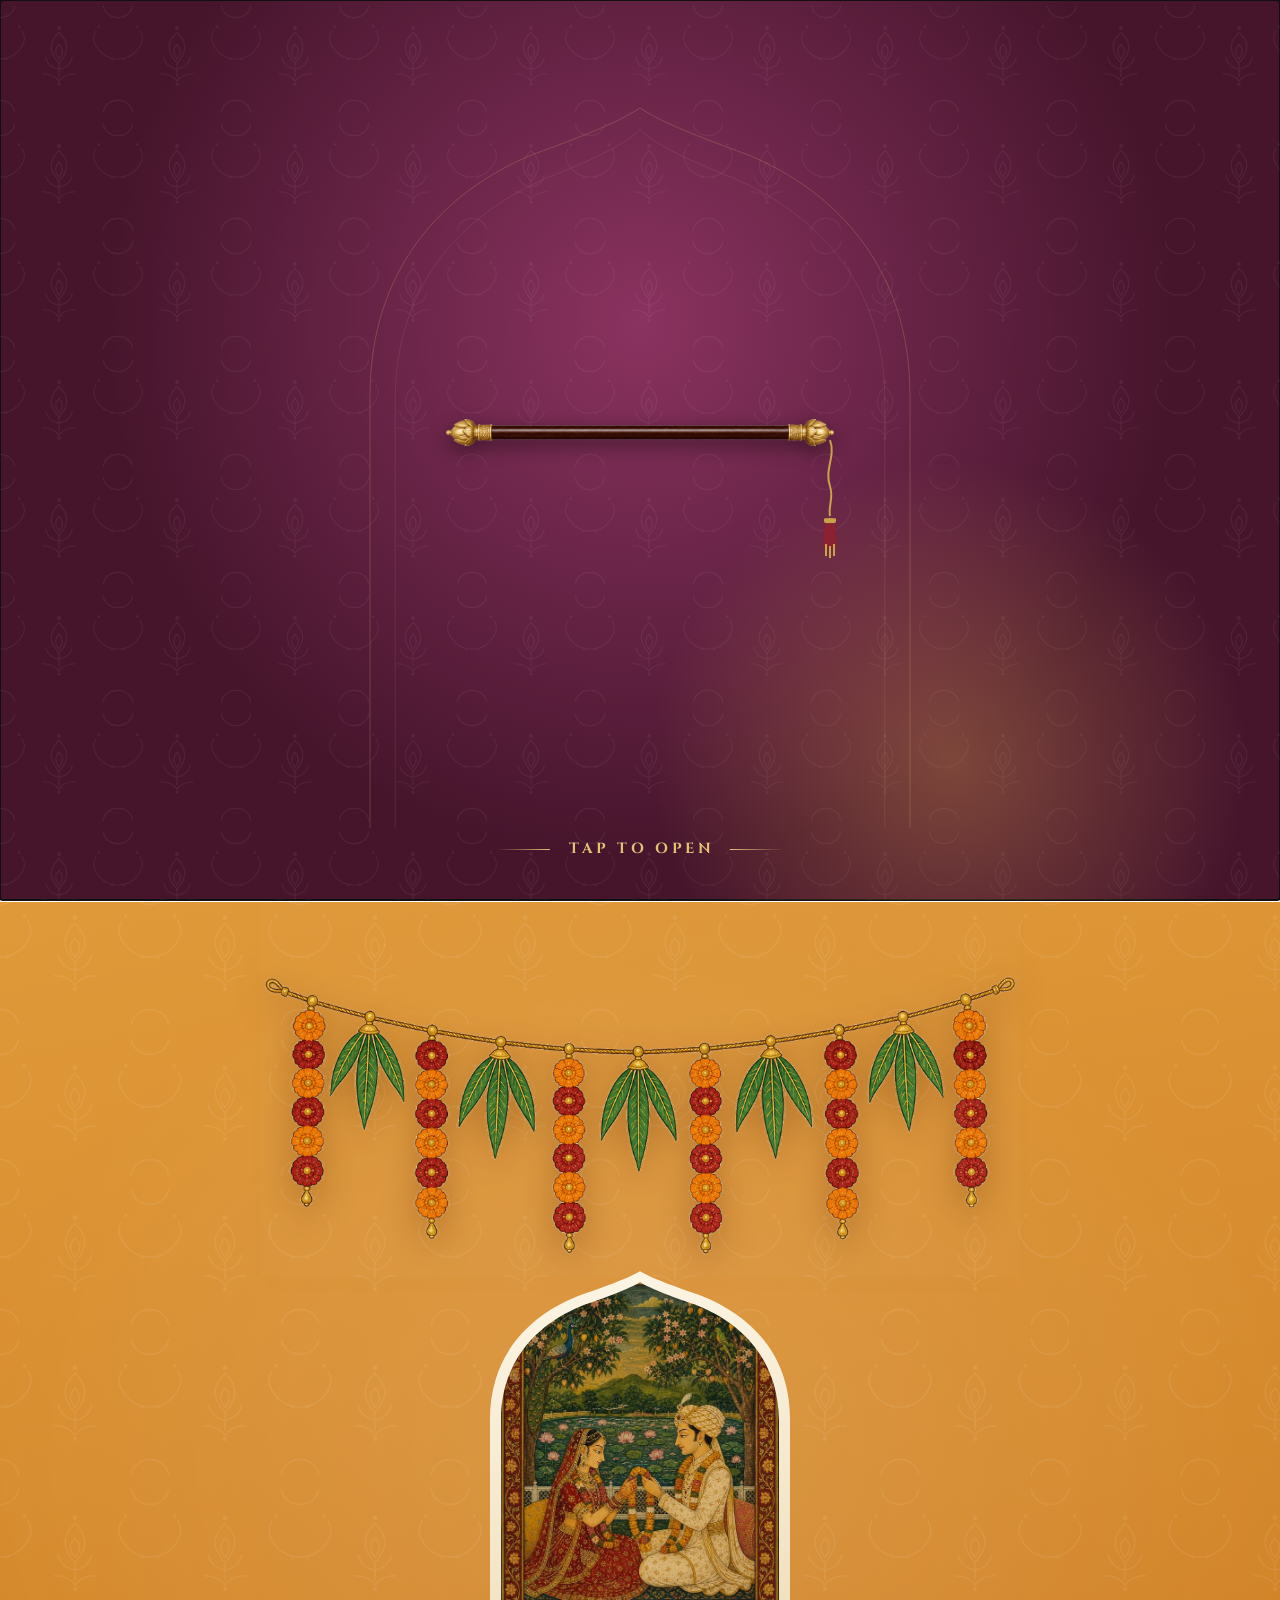
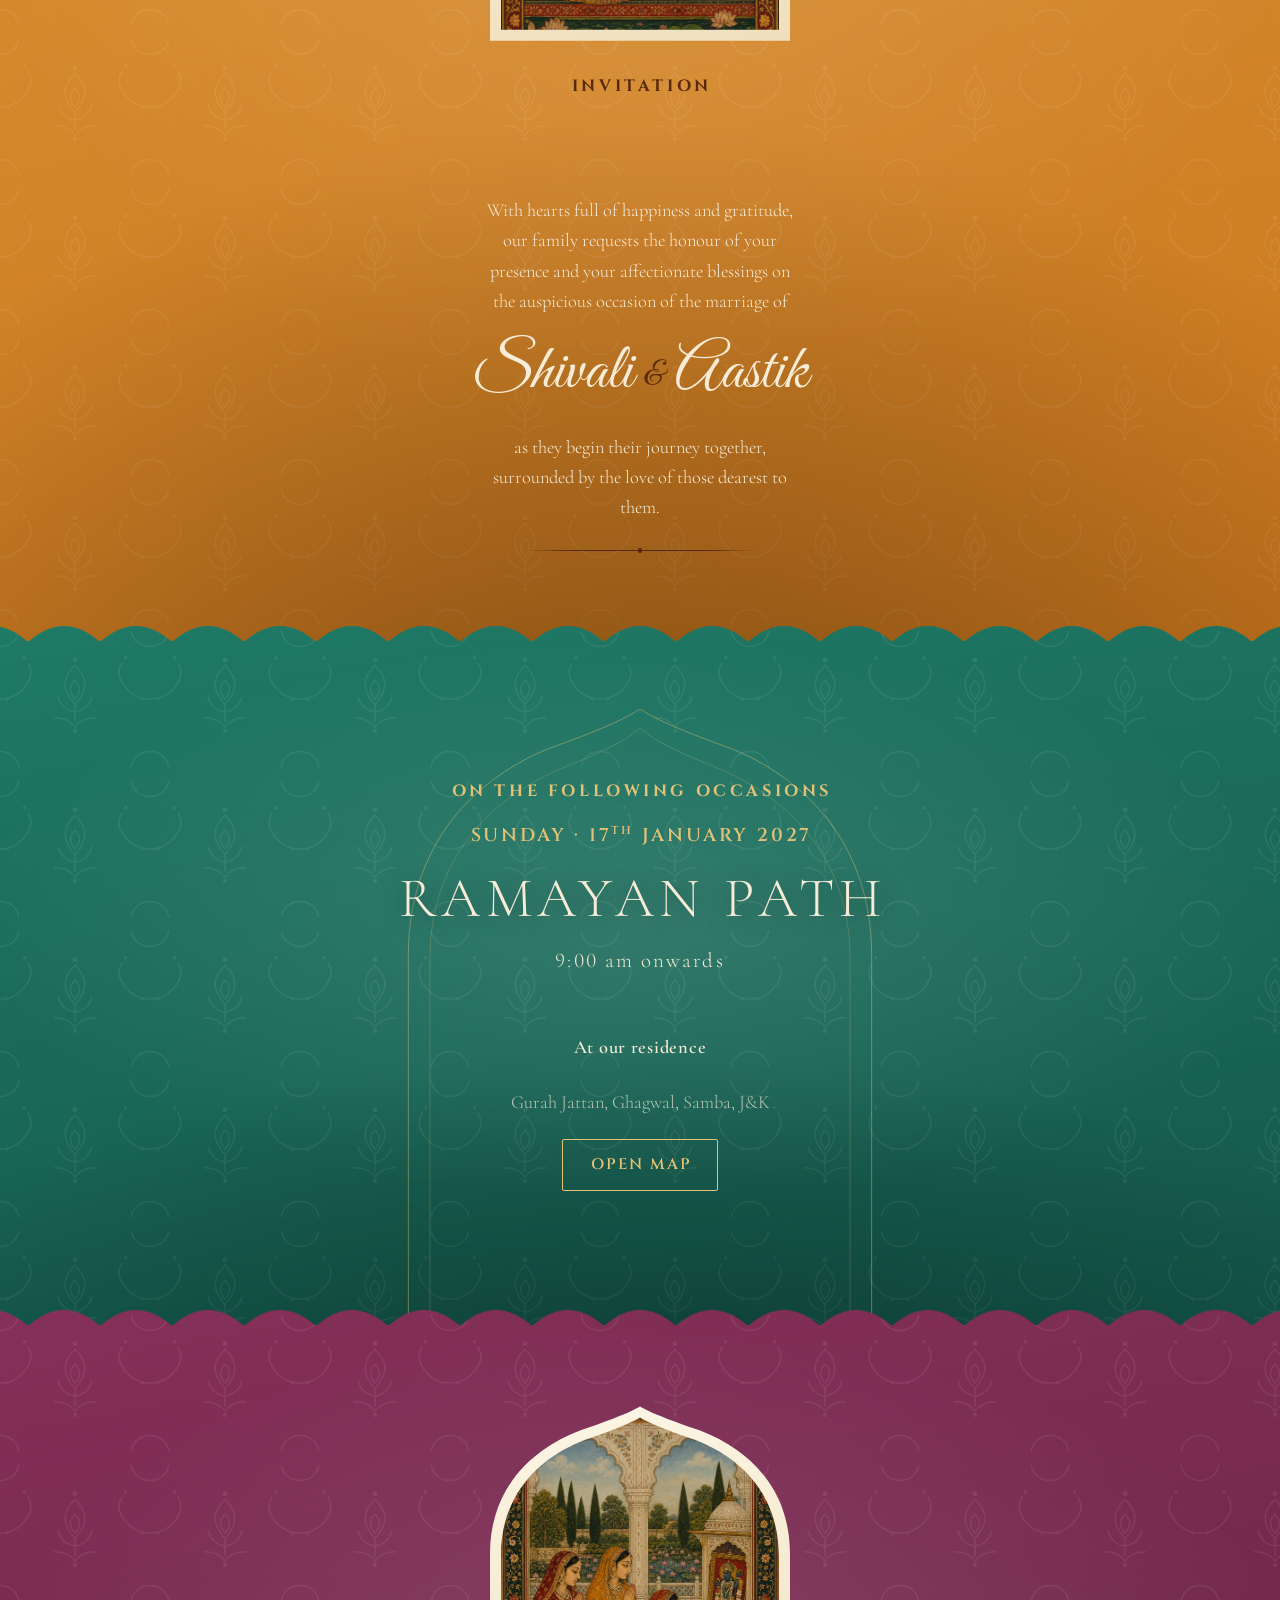
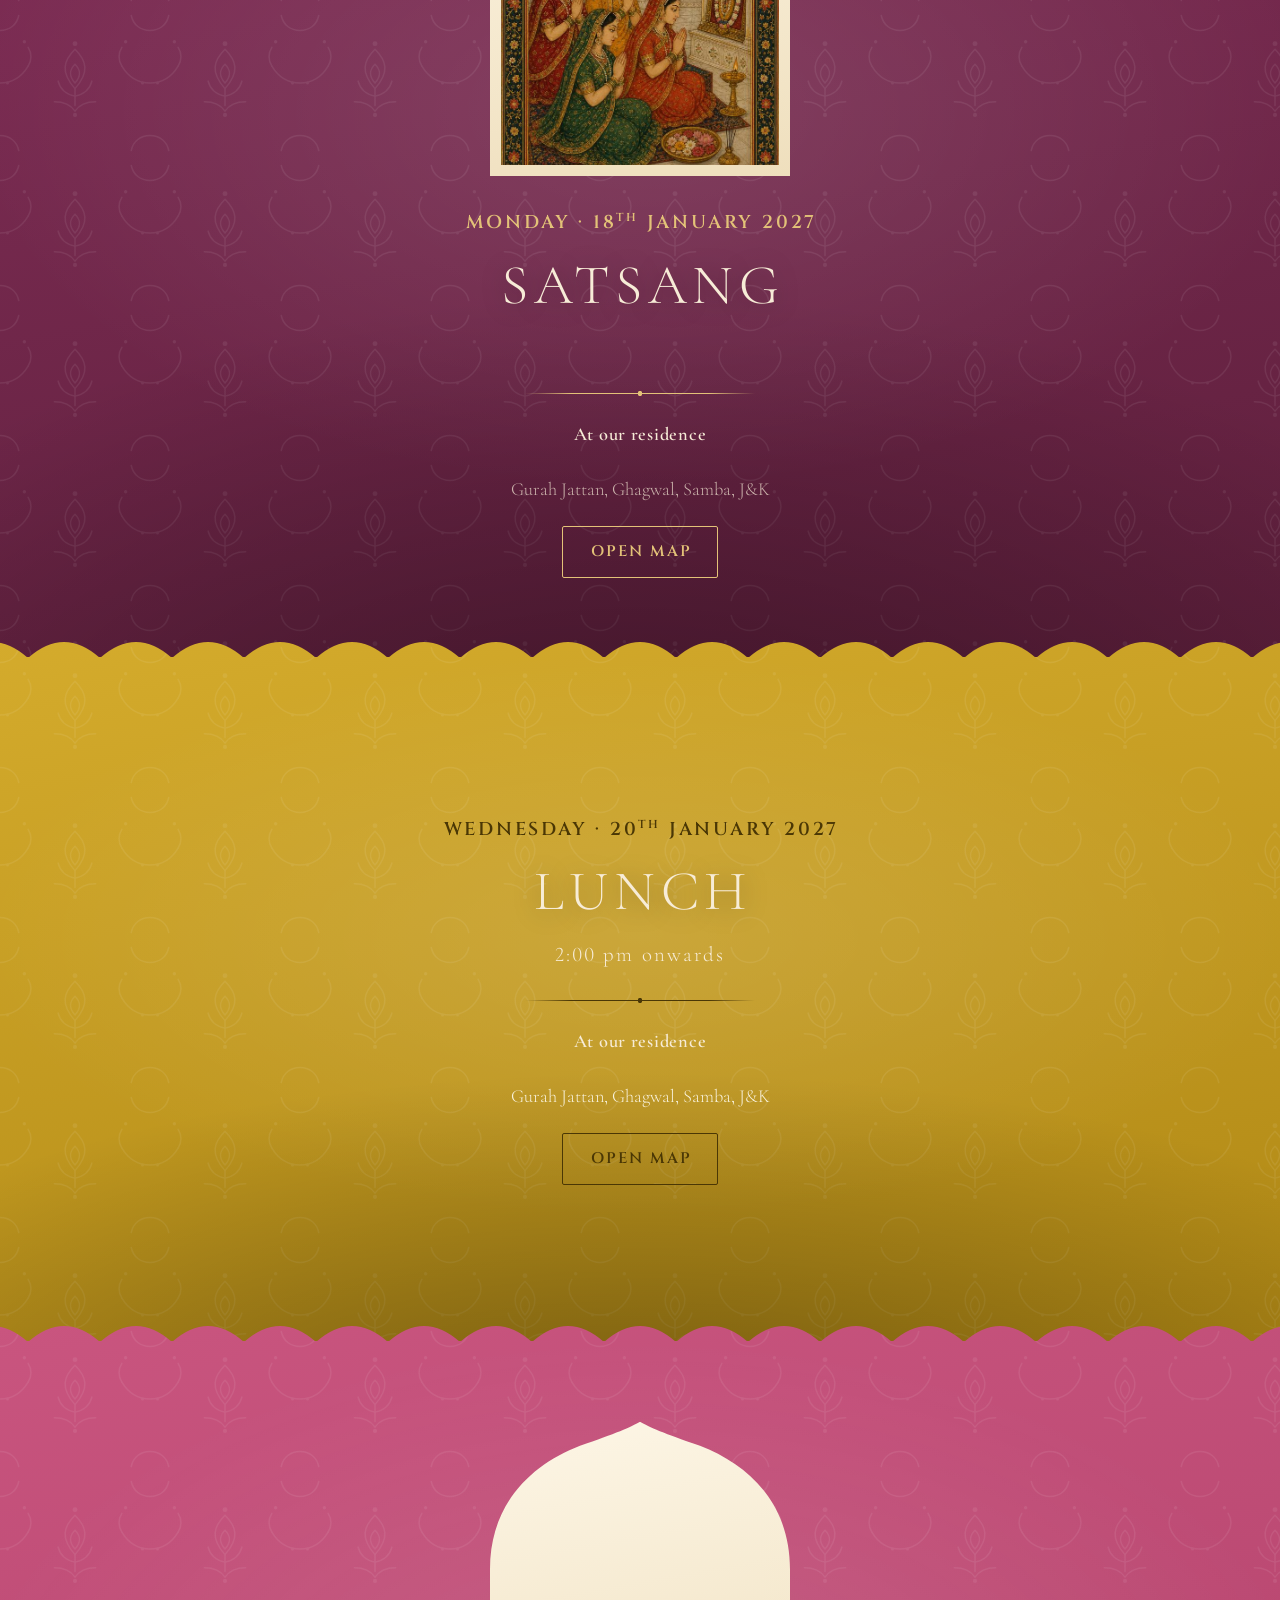
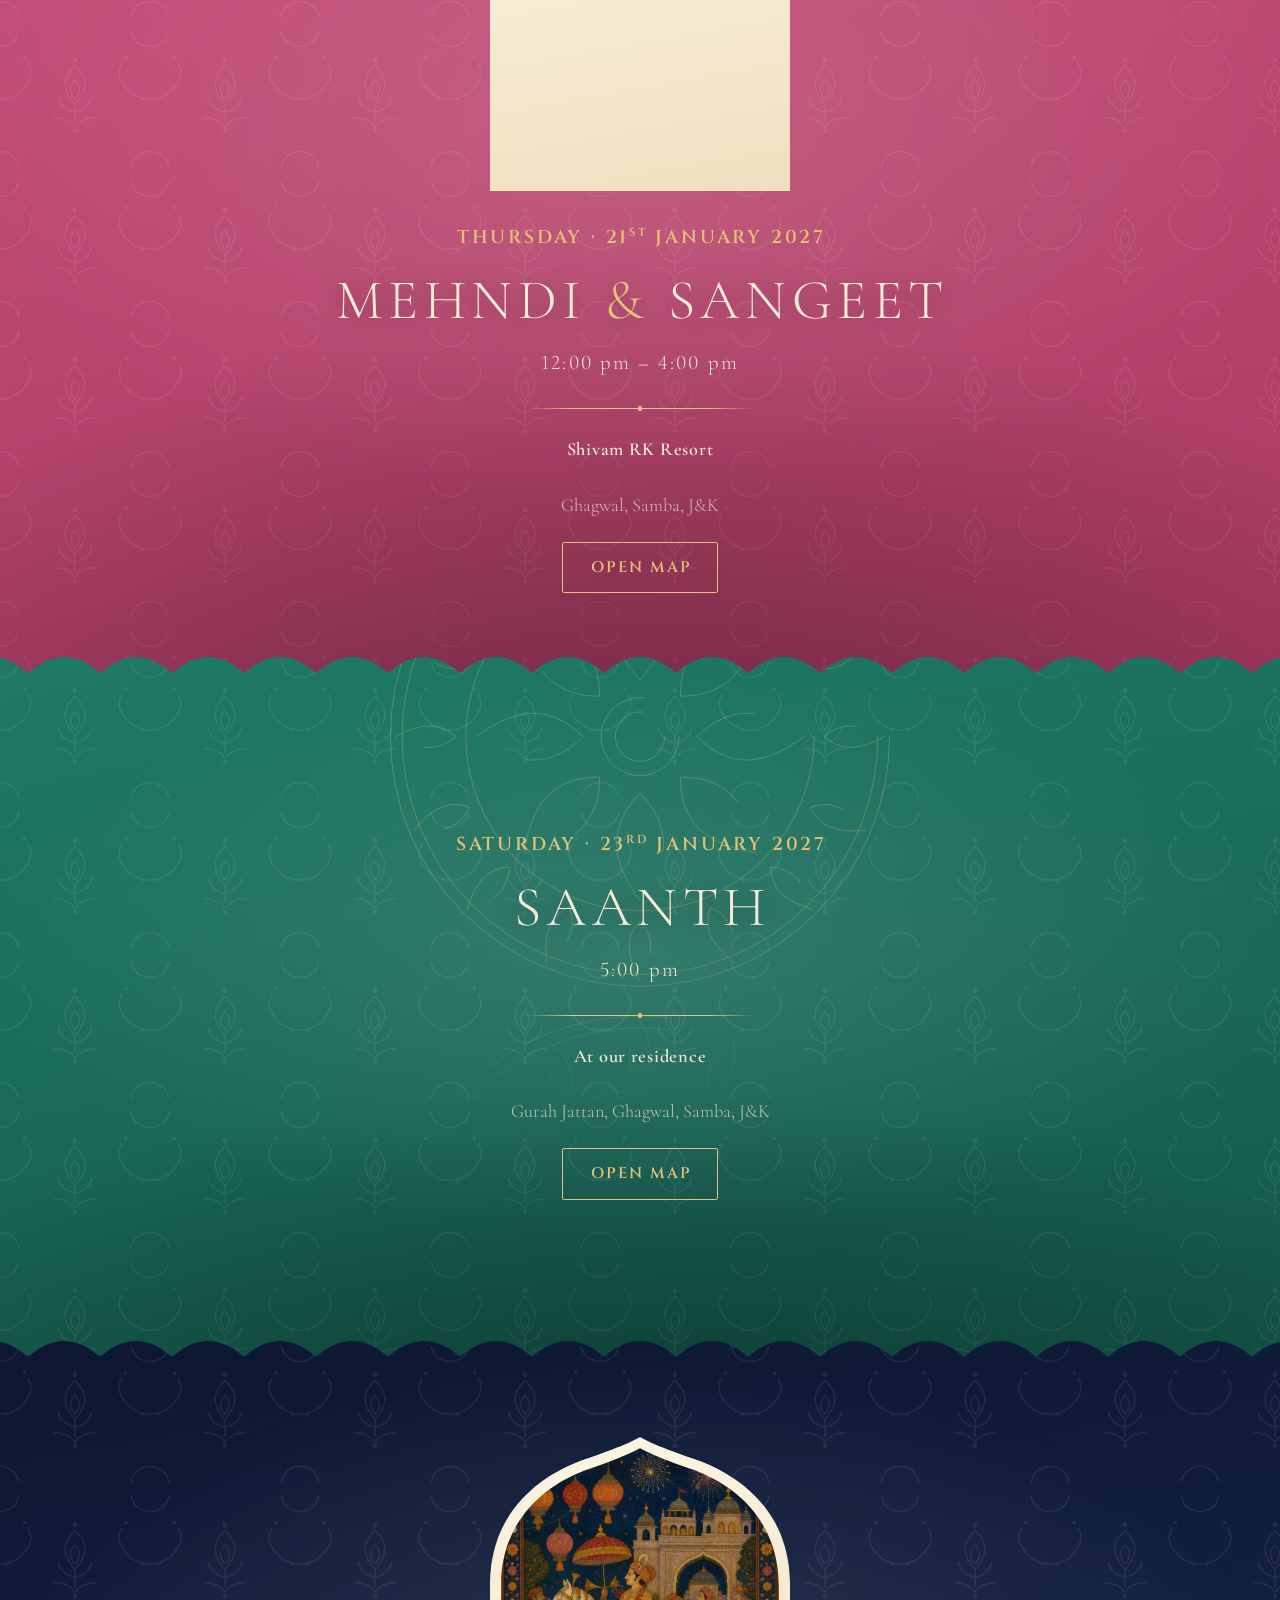
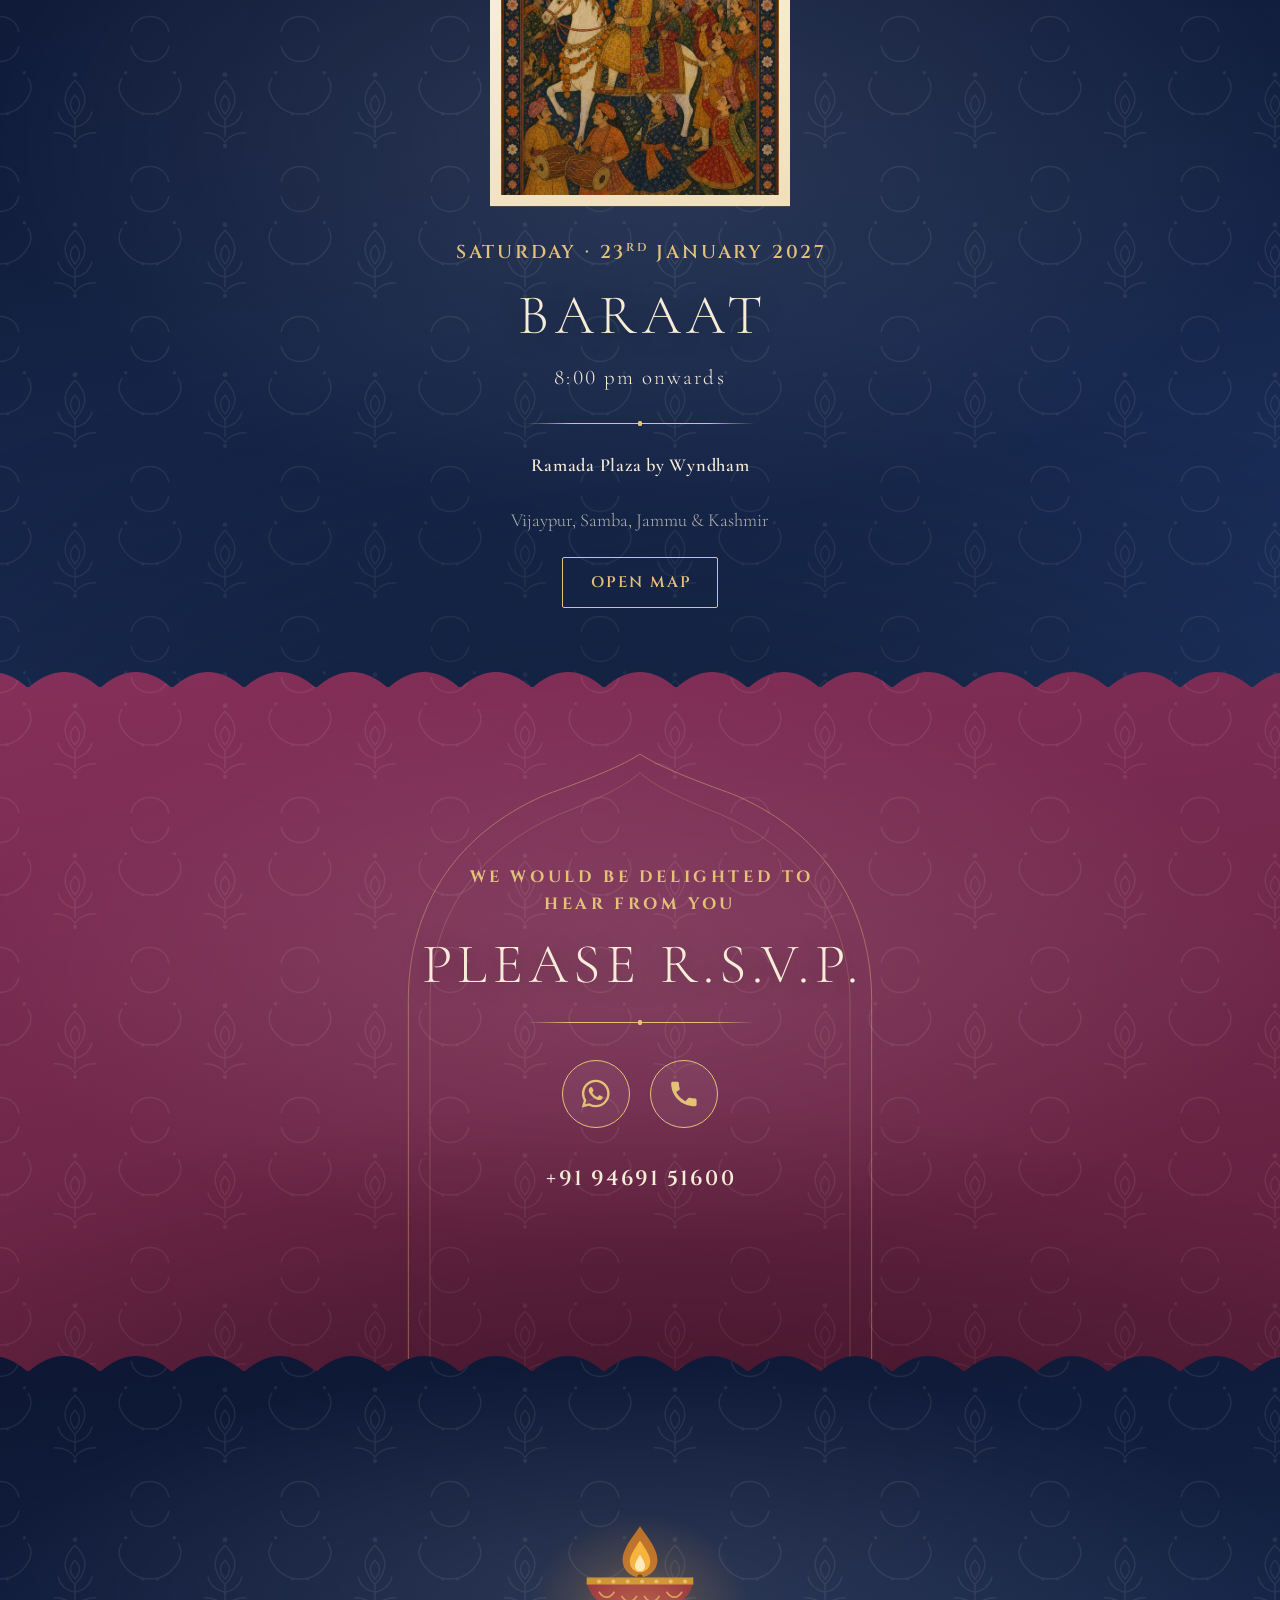
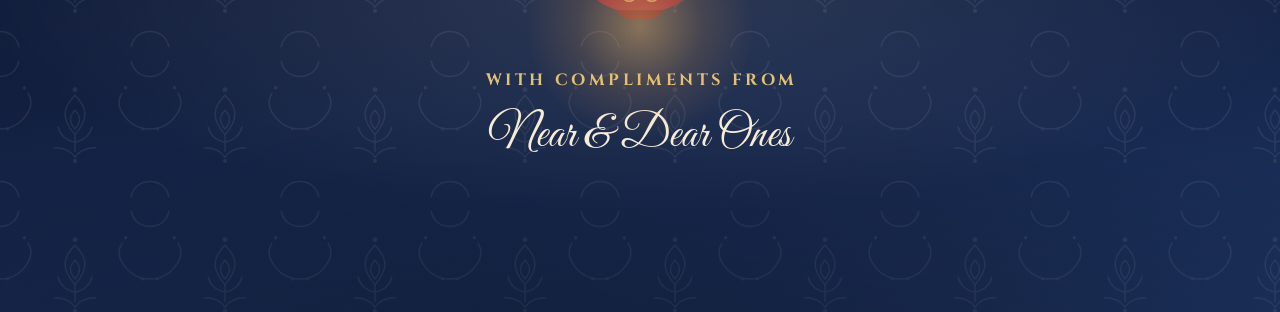
==== commit 677a846a: "Smooth the scroll unroll by moving the bottom rod with the sheet. Replace clip-path with a height an" ====
--- a/index.html
+++ b/index.html
@@ -17,7 +17,7 @@
   <link href="https://fonts.googleapis.com/css2?family=Cormorant+Garamond:ital,wght@0,300;0,400;0,600;1,300;1,400&family=Great+Vibes&family=Cinzel:wght@400;600;700&family=Tiro+Devanagari:ital@0;1&display=swap" rel="stylesheet">
   <link rel="preload" as="image" href="scroll-page.jpg">
   <link rel="preload" as="image" href="scroll-rod.png">
-  <link rel="stylesheet" href="style.css?v=8">
+  <link rel="stylesheet" href="style.css?v=9">
   <!-- Closed scroll: inner copy stays hidden until unroll (Safari clip-path quirks). -->
   <style>
     html.intro-waiting body { overflow: hidden; }
@@ -216,6 +216,6 @@
     </div>
   </footer>
 
-  <script src="script.js?v=8"></script>
+  <script src="script.js?v=9"></script>
 </body>
 </html>
--- a/style.css
+++ b/style.css
@@ -26,7 +26,7 @@
   --scroll-w: calc(var(--scroll-h) / 1.5);
   --scroll-rw: calc(var(--scroll-w) * 1.14);
   --scroll-rh: calc(var(--scroll-rw) / 14.06);
-  --scroll-unroll: 1.5s cubic-bezier(.22, .72, .24, 1);
+  --scroll-unroll: 1.65s cubic-bezier(.2, .78, .22, 1);
 }
 
 * { box-sizing: border-box; margin: 0; padding: 0; }
@@ -739,21 +739,24 @@
   margin: calc(var(--scroll-h) / -2) 0 0 calc(var(--scroll-w) / -2);
   transform: translateY(calc(var(--scroll-h) / 2 - var(--scroll-rh) * 0.58));
   transition: transform var(--scroll-unroll);
-  contain: layout style paint;
+  will-change: transform;
 }
 .intro-scroll.open { transform: translateY(0); }
 
 .intro-scroll .scroll-sheet {
   position: absolute;
-  inset: 0;
+  left: 0;
+  width: 100%;
+  top: calc(var(--scroll-rh) * 0.4);
+  height: calc(var(--scroll-rh) * 1.32);
+  display: flex;
+  flex-direction: column;
   overflow: hidden;
-  -webkit-clip-path: inset(0 0 100% 0);
-  clip-path: inset(0 0 100% 0);
-  transition: clip-path var(--scroll-unroll), -webkit-clip-path var(--scroll-unroll);
+  transition: height var(--scroll-unroll);
+  will-change: height;
 }
 .intro-scroll.open .scroll-sheet {
-  -webkit-clip-path: inset(0 0 0 0);
-  clip-path: inset(0 0 0 0);
+  height: calc(100% - var(--scroll-rh) * 0.4);
 }
 .intro-scroll.open .scroll-sheet-inner {
   visibility: visible;
@@ -761,8 +764,10 @@
 }
 
 .scroll-sheet-inner {
-  position: absolute;
-  inset: 0;
+  position: relative;
+  flex: 1 1 auto;
+  width: 100%;
+  min-height: calc(var(--scroll-h) - var(--scroll-rh) * 1.75);
   background: #efe0bd url("scroll-page.jpg") center / cover no-repeat;
   display: flex;
   flex-direction: column;
@@ -821,12 +826,11 @@
 }
 .scroll-rod--top { top: calc(var(--scroll-rh) * -0.55); z-index: 4; }
 .scroll-rod--bot {
-  top: calc(var(--scroll-rh) * 0.52);
-  z-index: 2;
-  transition: transform var(--scroll-unroll);
-}
-.intro-scroll.open .scroll-rod--bot {
-  transform: translateY(calc(var(--scroll-h) - var(--scroll-rh) * 0.7));
+  position: relative;
+  flex-shrink: 0;
+  top: auto;
+  margin: calc(var(--scroll-rh) * -0.2) auto 0;
+  z-index: 3;
 }
 .scroll-rod--bot::after {
   content: "";
@@ -842,10 +846,10 @@
   box-shadow:
     0 8px 18px rgba(0, 0, 0, .45),
     inset 0 0 0 1px rgba(124, 90, 40, .3);
-  transform-origin: center;
-  transition: transform var(--scroll-unroll), opacity var(--scroll-unroll);
-}
-.intro-scroll.open .scroll-rod--bot::after { transform: scaleY(.12); opacity: .5; }
+  transform-origin: center top;
+  transition: transform var(--scroll-unroll), opacity calc(var(--scroll-unroll) * 0.75);
+}
+.intro-scroll.open .scroll-rod--bot::after { transform: scaleY(0); opacity: 0; }
 .scroll-rod--bot::before {
   content: "";
   position: absolute;
@@ -855,7 +859,10 @@
   height: calc(var(--scroll-rh) * 1.1);
   background: linear-gradient(to top, rgba(60, 34, 10, .38), transparent);
   pointer-events: none;
-}
+  opacity: 1;
+  transition: opacity calc(var(--scroll-unroll) * 0.6);
+}
+.intro-scroll.open .scroll-rod--bot::before { opacity: 0; }
 
 .scroll-cord {
   position: absolute;
@@ -935,11 +942,11 @@
   .draw { stroke-dashoffset: 0; }
   .lanterns, .petals, .fireworks, .embers { display: none; }
   .intro-scroll.open { transform: translateY(0); transition: none; }
-  .intro-scroll.open .scroll-sheet { clip-path: inset(0 0 0 0); transition: none; }
-  .intro-scroll.open .scroll-rod--bot {
-    transform: translateY(calc(var(--scroll-h) - var(--scroll-rh) * 0.7));
+  .intro-scroll.open .scroll-sheet {
+    height: calc(100% - var(--scroll-rh) * 0.4);
     transition: none;
   }
+  .intro-scroll.open .scroll-rod--bot::after { transform: scaleY(0); opacity: 0; }
 }
 
 @media (max-width: 480px) {
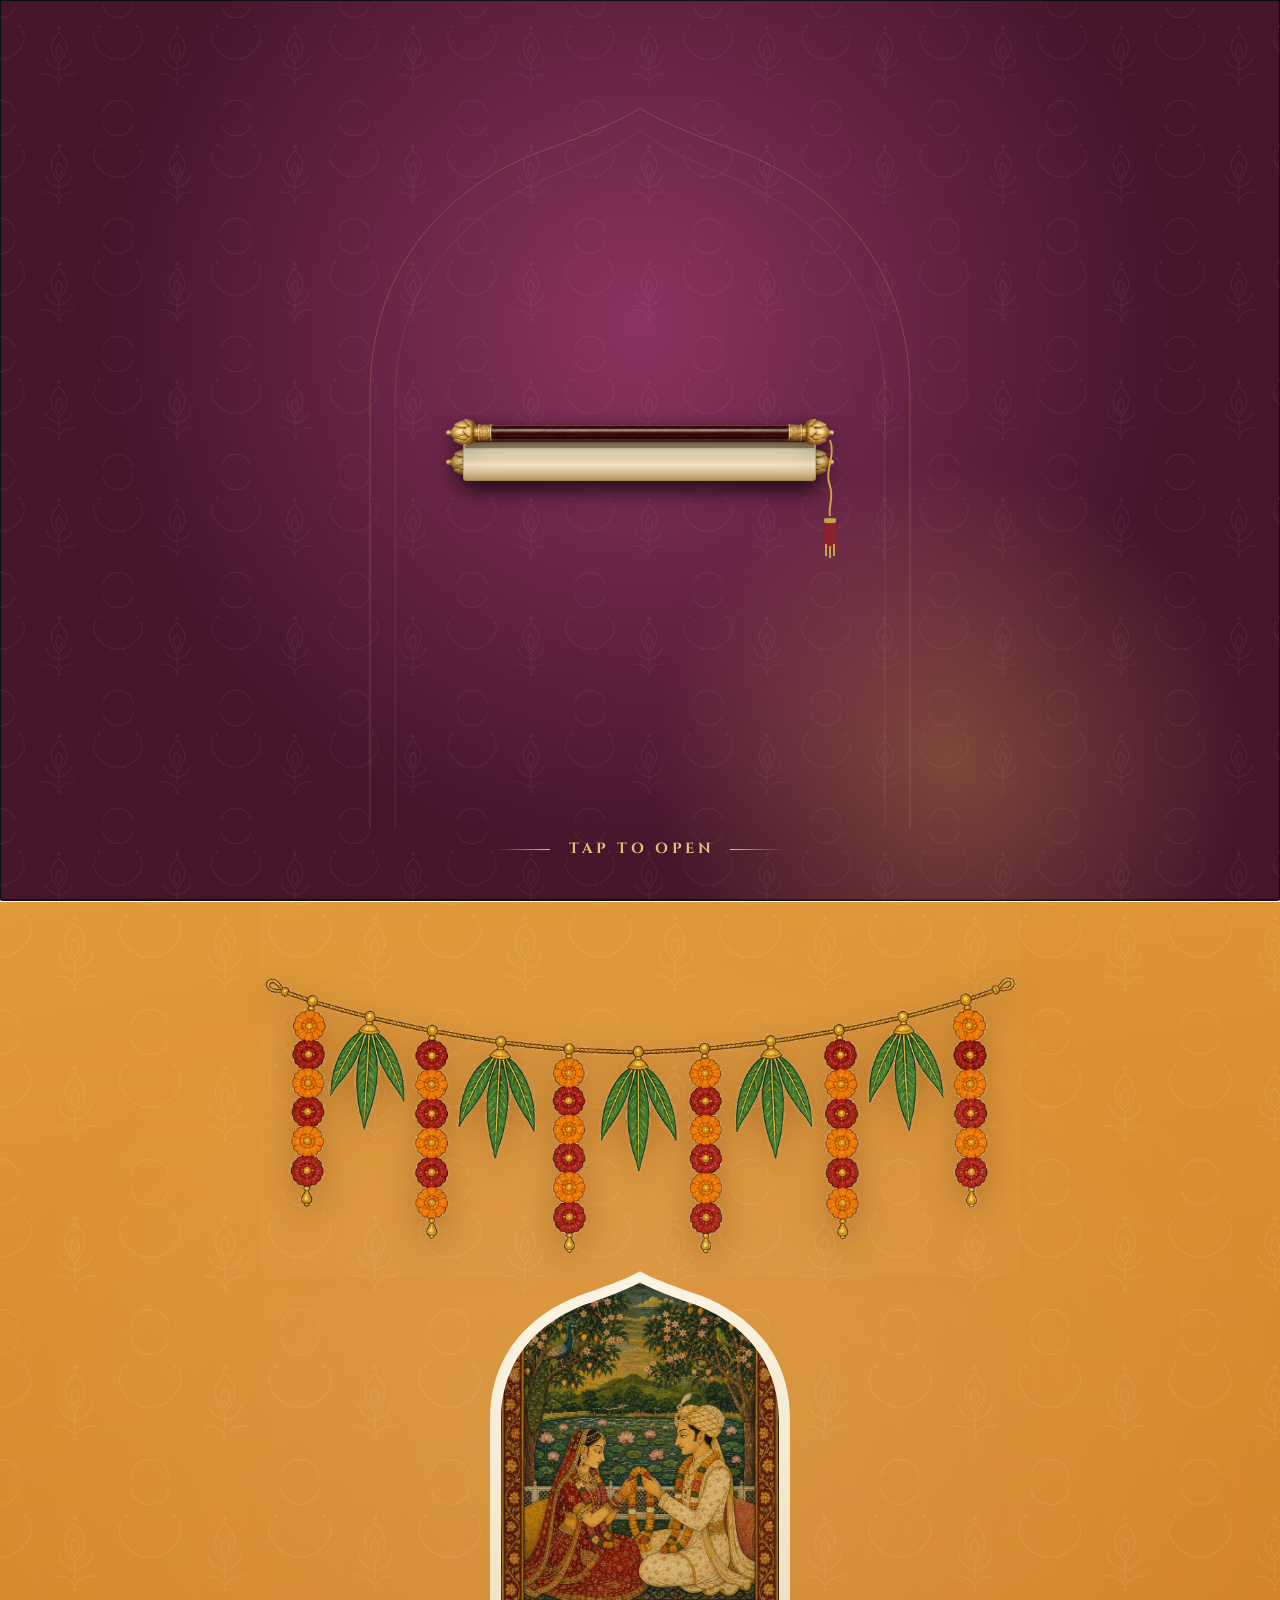
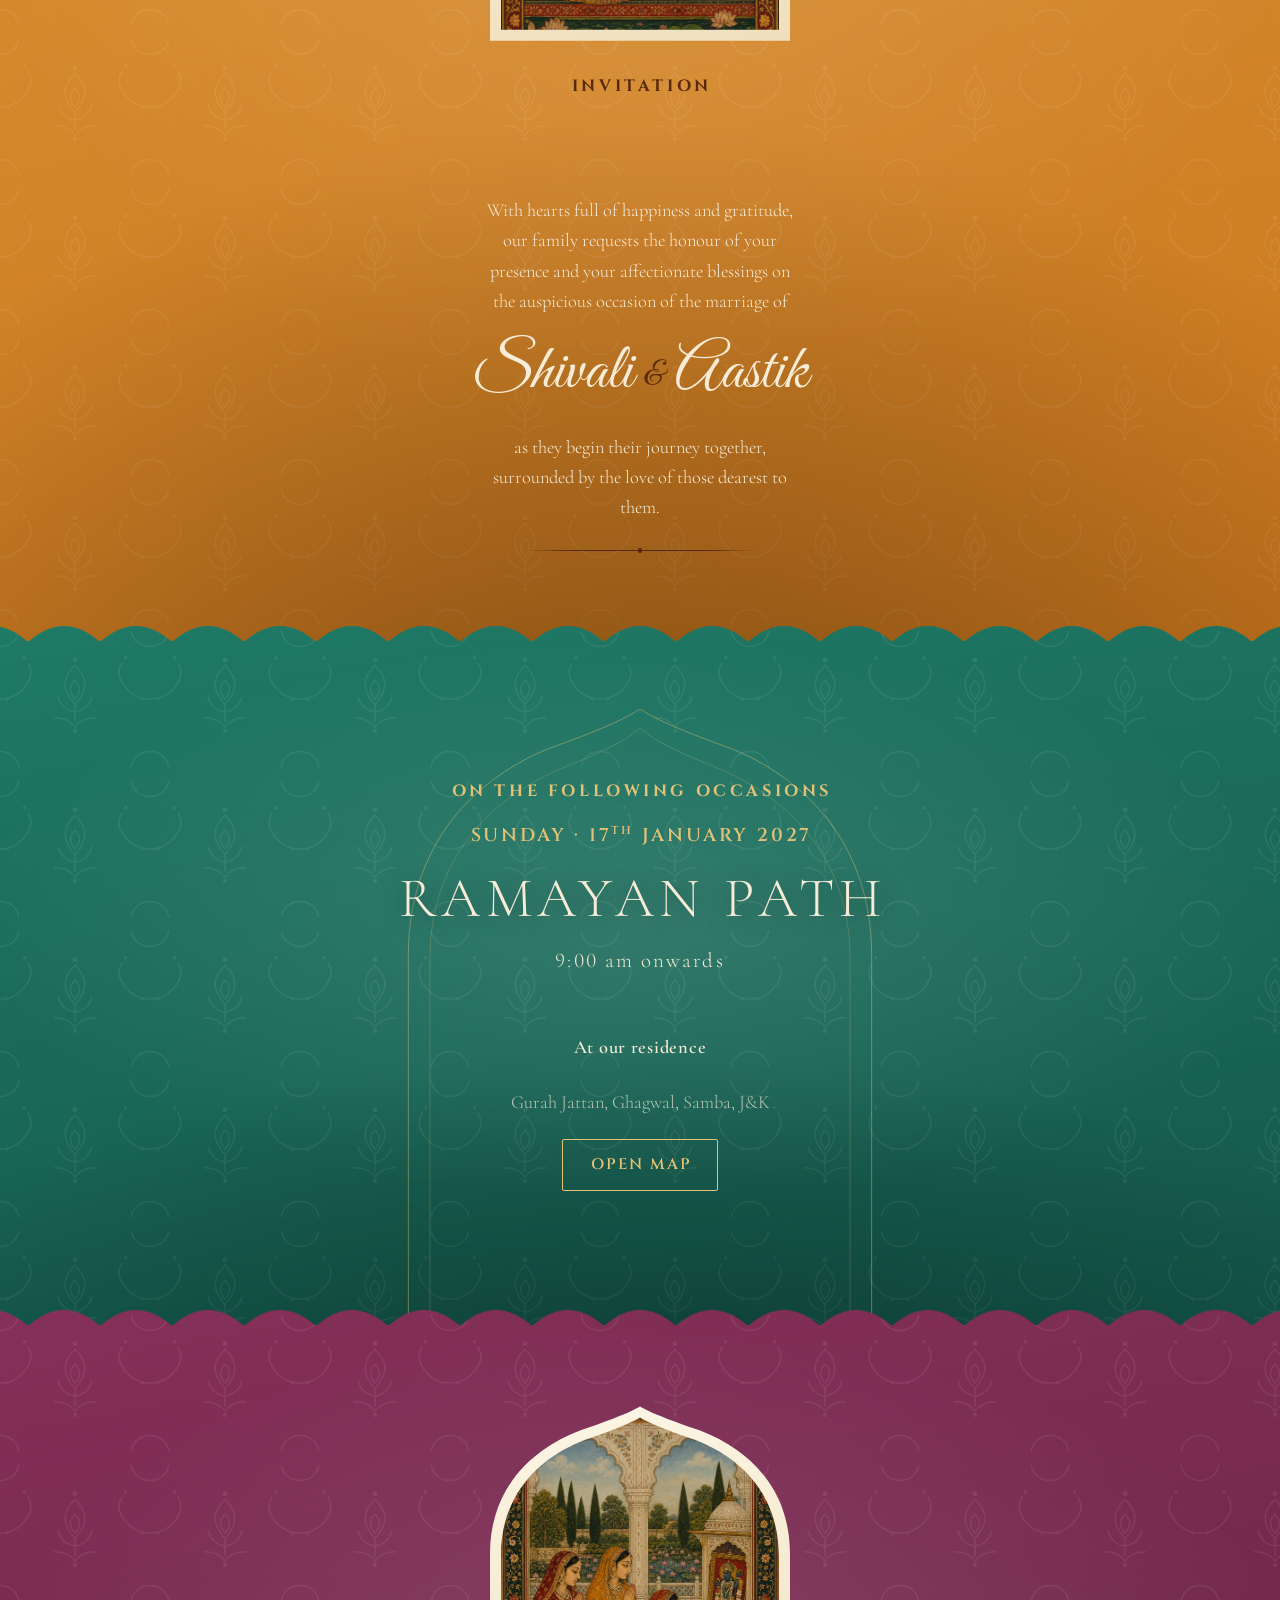
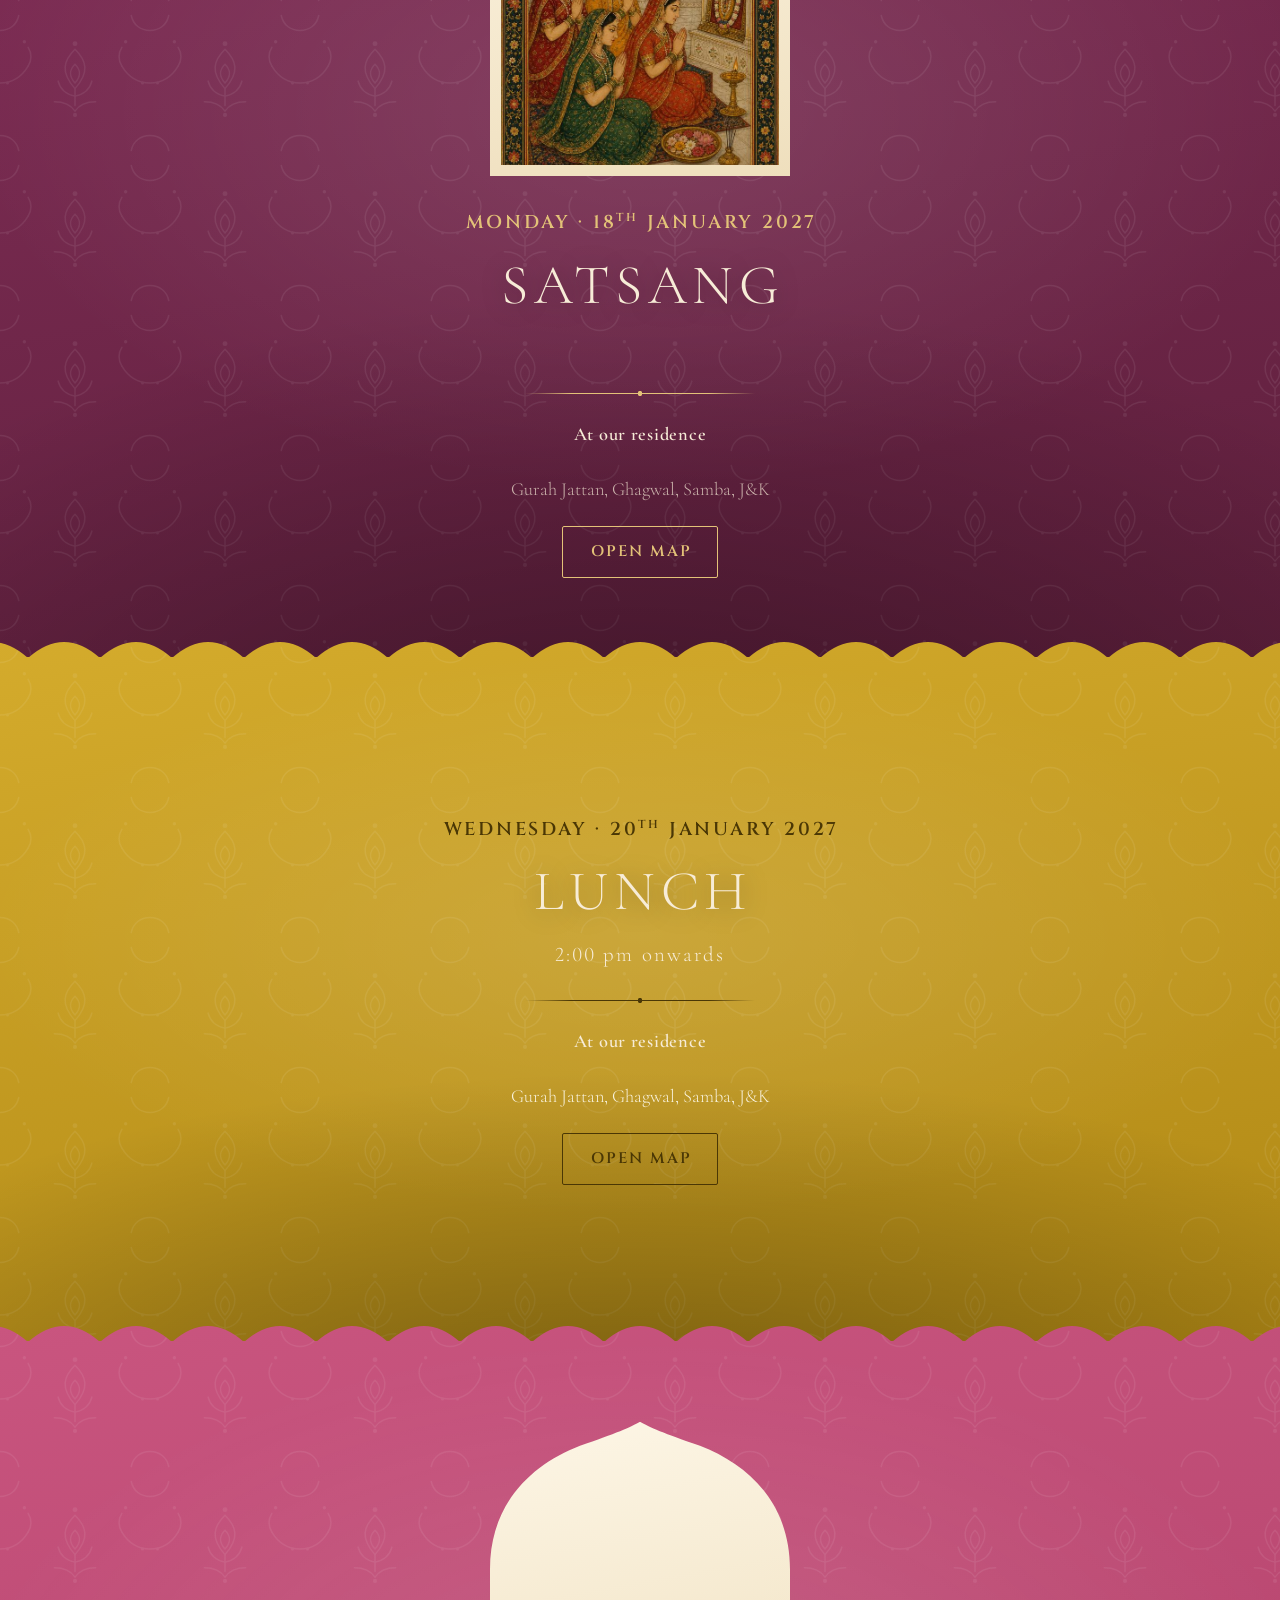
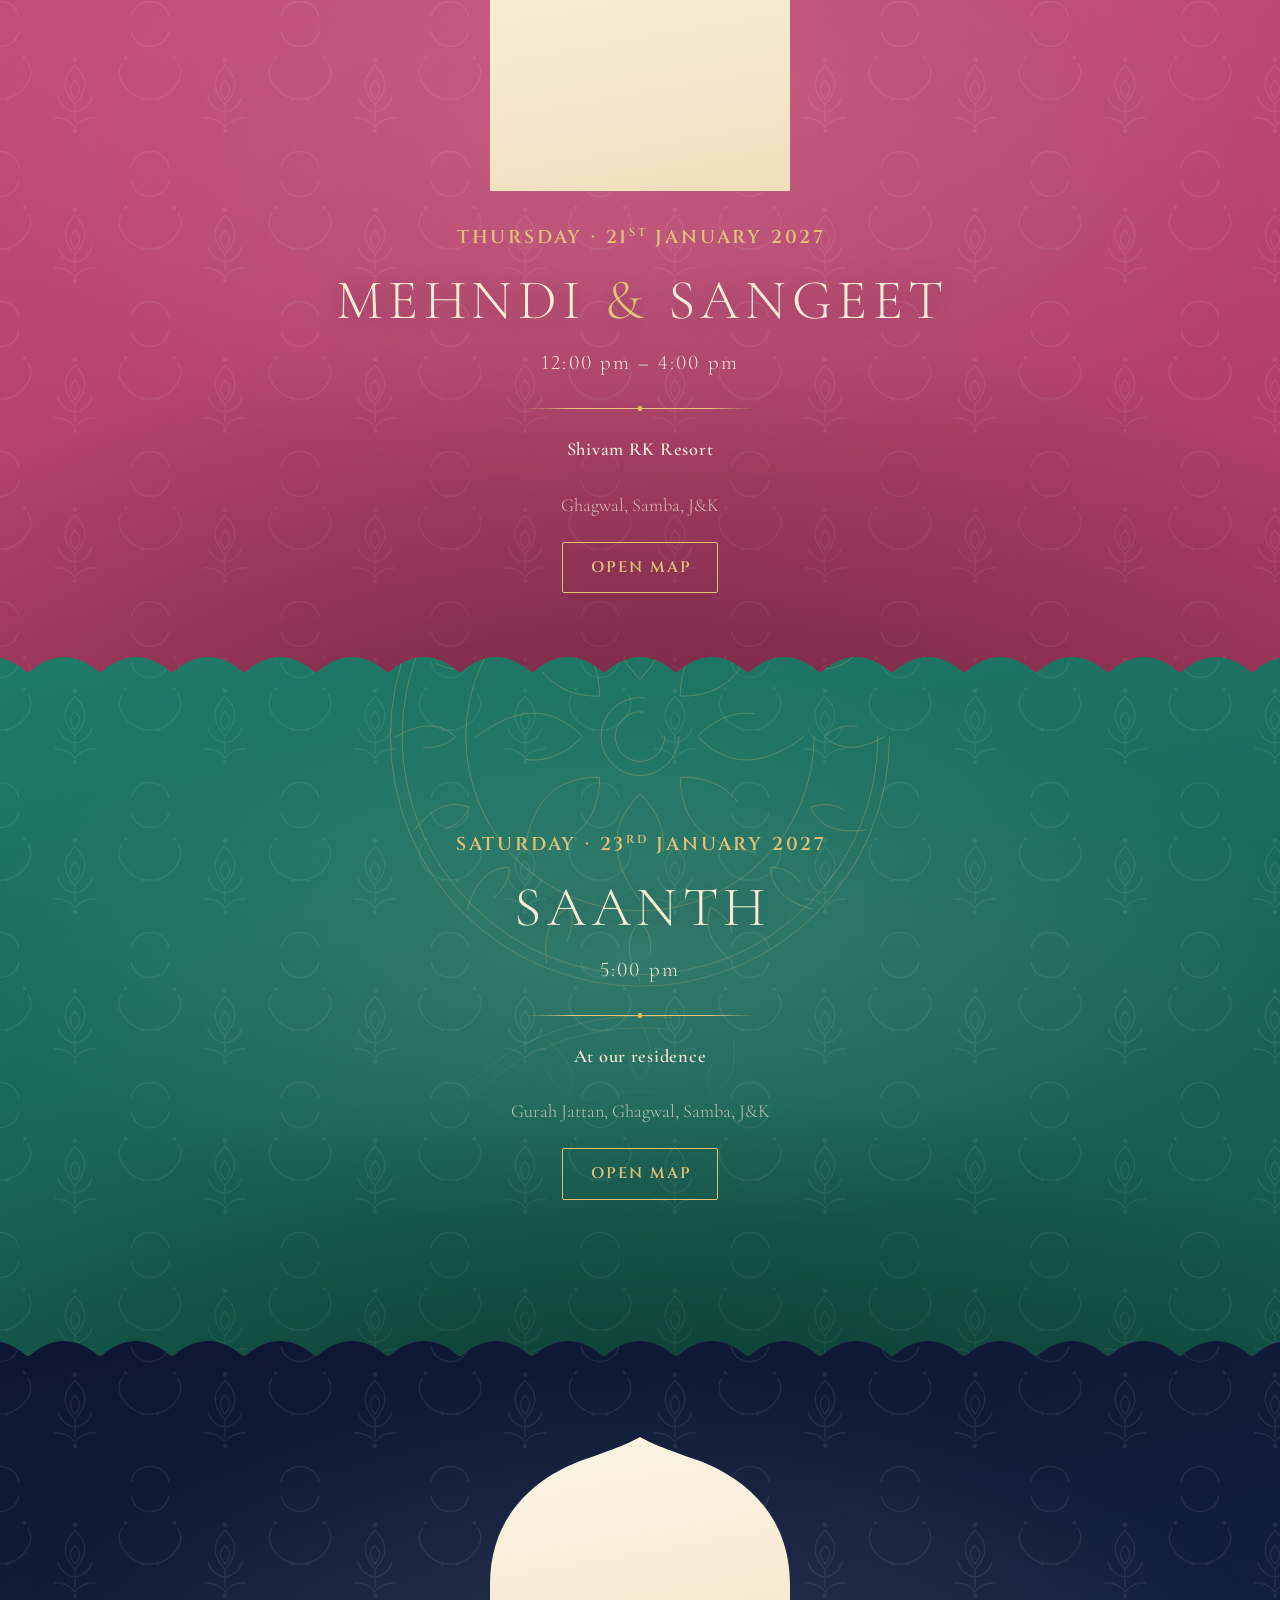
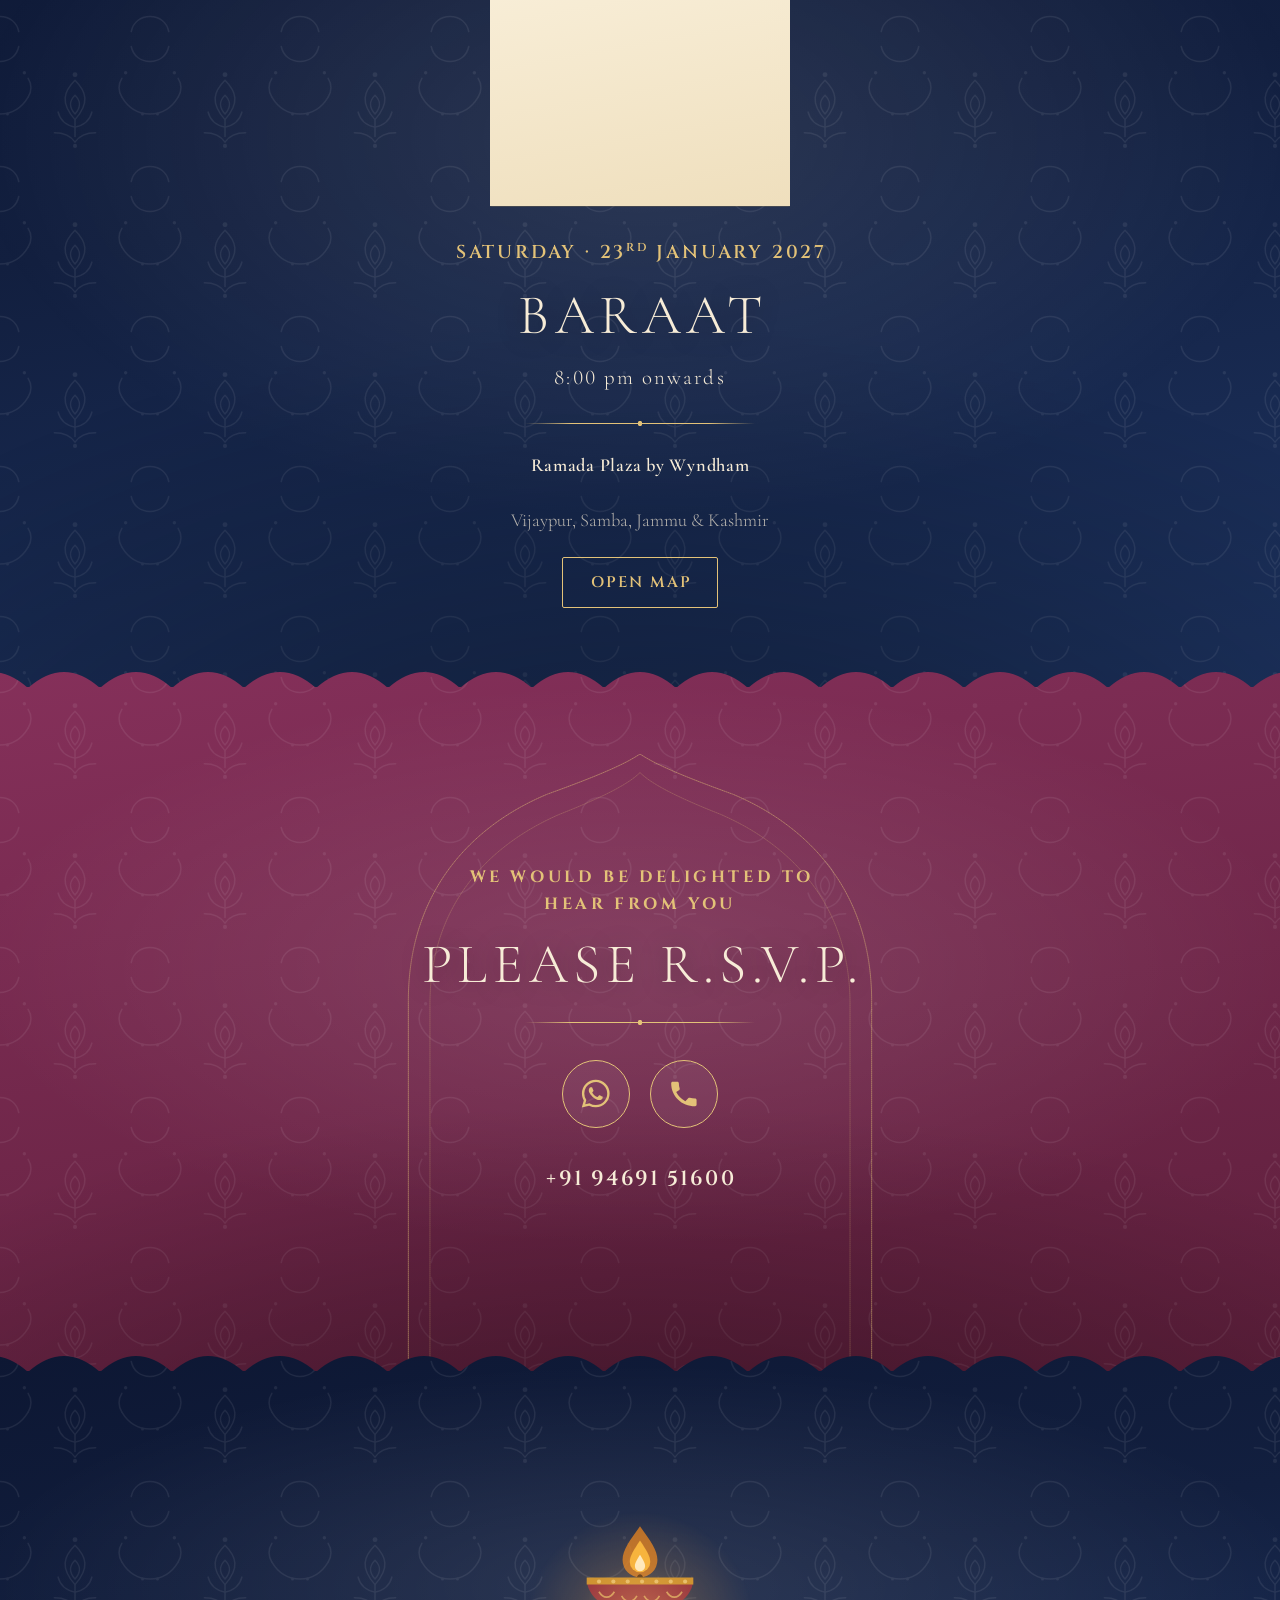
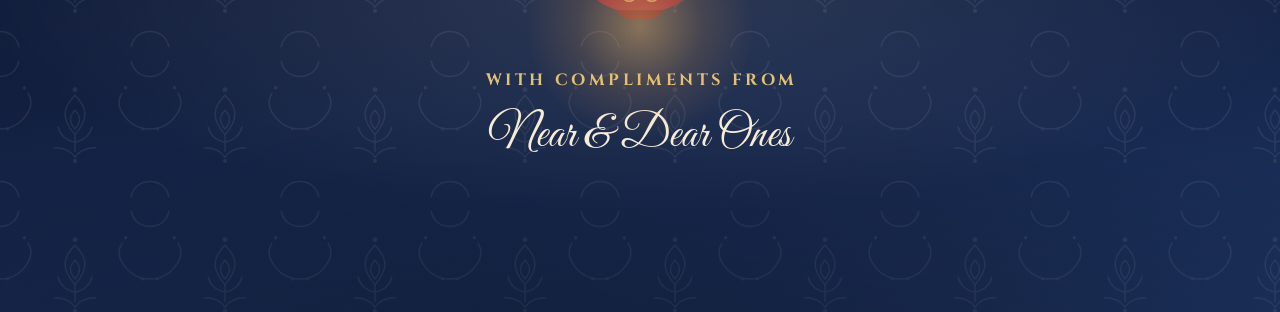
==== commit dd51f355: "Repair the scroll unroll after the flex layout broke the closed roll. Restore the rolled bundle, syn" ====
--- a/index.html
+++ b/index.html
@@ -17,13 +17,13 @@
   <link href="https://fonts.googleapis.com/css2?family=Cormorant+Garamond:ital,wght@0,300;0,400;0,600;1,300;1,400&family=Great+Vibes&family=Cinzel:wght@400;600;700&family=Tiro+Devanagari:ital@0;1&display=swap" rel="stylesheet">
   <link rel="preload" as="image" href="scroll-page.jpg">
   <link rel="preload" as="image" href="scroll-rod.png">
-  <link rel="stylesheet" href="style.css?v=9">
+  <link rel="stylesheet" href="style.css?v=10">
   <!-- Closed scroll: inner copy stays hidden until unroll (Safari clip-path quirks). -->
   <style>
     html.intro-waiting body { overflow: hidden; }
     html.intro-waiting .hero,
     html.intro-waiting main { visibility: hidden; }
-    .intro-scroll:not(.open) .scroll-sheet-inner { visibility: hidden; }
+    .intro-scroll:not(.open) .scroll-sheet-inner { visibility: hidden; transform: scaleY(0); }
   </style>
 </head>
 <body>
@@ -216,6 +216,6 @@
     </div>
   </footer>
 
-  <script src="script.js?v=9"></script>
+  <script src="script.js?v=10"></script>
 </body>
 </html>
--- a/style.css
+++ b/style.css
@@ -745,18 +745,9 @@
 
 .intro-scroll .scroll-sheet {
   position: absolute;
-  left: 0;
-  width: 100%;
-  top: calc(var(--scroll-rh) * 0.4);
-  height: calc(var(--scroll-rh) * 1.32);
-  display: flex;
-  flex-direction: column;
+  inset: 0;
   overflow: hidden;
-  transition: height var(--scroll-unroll);
-  will-change: height;
-}
-.intro-scroll.open .scroll-sheet {
-  height: calc(100% - var(--scroll-rh) * 0.4);
+  z-index: 1;
 }
 .intro-scroll.open .scroll-sheet-inner {
   visibility: visible;
@@ -764,10 +755,12 @@
 }
 
 .scroll-sheet-inner {
-  position: relative;
-  flex: 1 1 auto;
-  width: 100%;
-  min-height: calc(var(--scroll-h) - var(--scroll-rh) * 1.75);
+  position: absolute;
+  inset: 0;
+  transform: scaleY(0);
+  transform-origin: top center;
+  transition: transform var(--scroll-unroll);
+  will-change: transform;
   background: #efe0bd url("scroll-page.jpg") center / cover no-repeat;
   display: flex;
   flex-direction: column;
@@ -814,6 +807,7 @@
   text-indent: .14em;
   color: #5a3a16;
 }
+.intro-scroll.open .scroll-sheet-inner { transform: scaleY(1); }
 
 .scroll-rod {
   position: absolute;
@@ -826,11 +820,13 @@
 }
 .scroll-rod--top { top: calc(var(--scroll-rh) * -0.55); z-index: 4; }
 .scroll-rod--bot {
-  position: relative;
-  flex-shrink: 0;
-  top: auto;
-  margin: calc(var(--scroll-rh) * -0.2) auto 0;
+  top: calc(var(--scroll-rh) * 0.52);
   z-index: 3;
+  transition: transform var(--scroll-unroll);
+  will-change: transform;
+}
+.intro-scroll.open .scroll-rod--bot {
+  transform: translate3d(0, calc(var(--scroll-h) - var(--scroll-rh) * 1.07), 0);
 }
 .scroll-rod--bot::after {
   content: "";
@@ -942,8 +938,9 @@
   .draw { stroke-dashoffset: 0; }
   .lanterns, .petals, .fireworks, .embers { display: none; }
   .intro-scroll.open { transform: translateY(0); transition: none; }
-  .intro-scroll.open .scroll-sheet {
-    height: calc(100% - var(--scroll-rh) * 0.4);
+  .intro-scroll.open .scroll-sheet-inner { transform: scaleY(1); transition: none; }
+  .intro-scroll.open .scroll-rod--bot {
+    transform: translate3d(0, calc(var(--scroll-h) - var(--scroll-rh) * 1.07), 0);
     transition: none;
   }
   .intro-scroll.open .scroll-rod--bot::after { transform: scaleY(0); opacity: 0; }
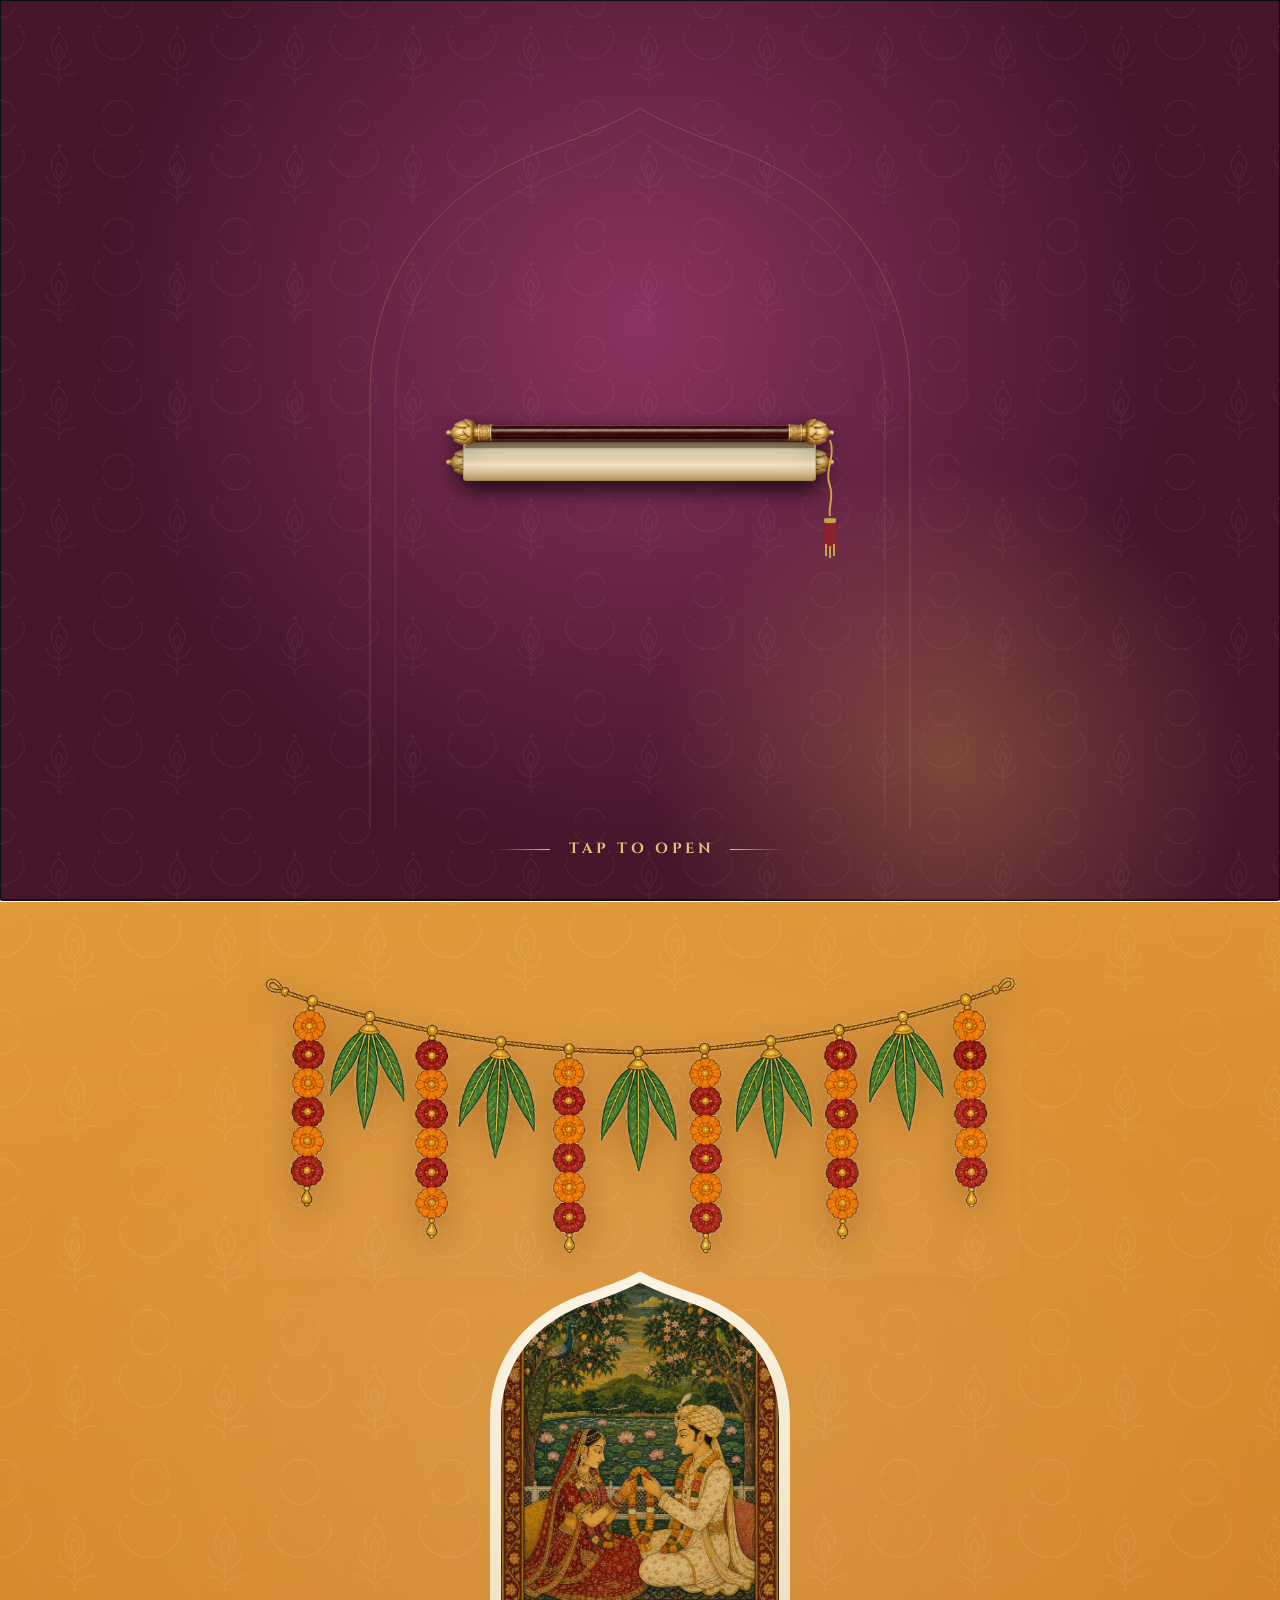
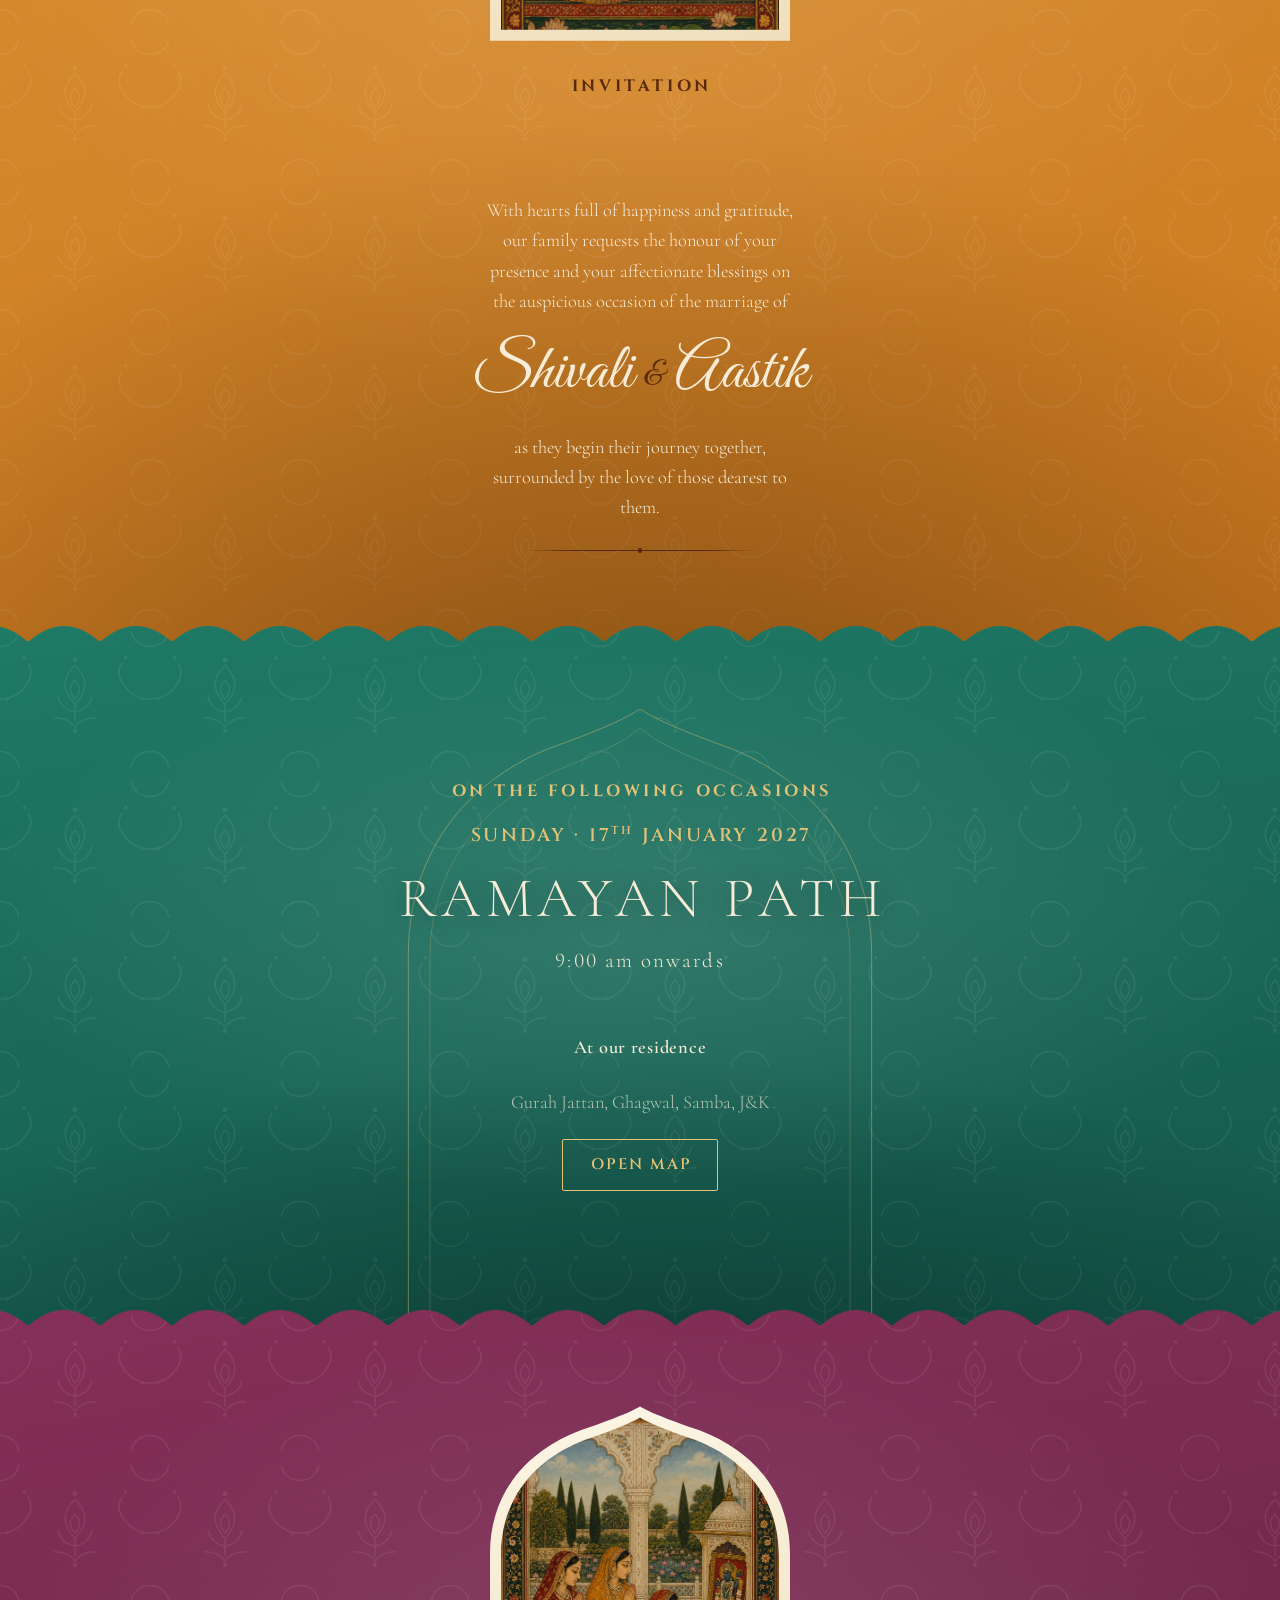
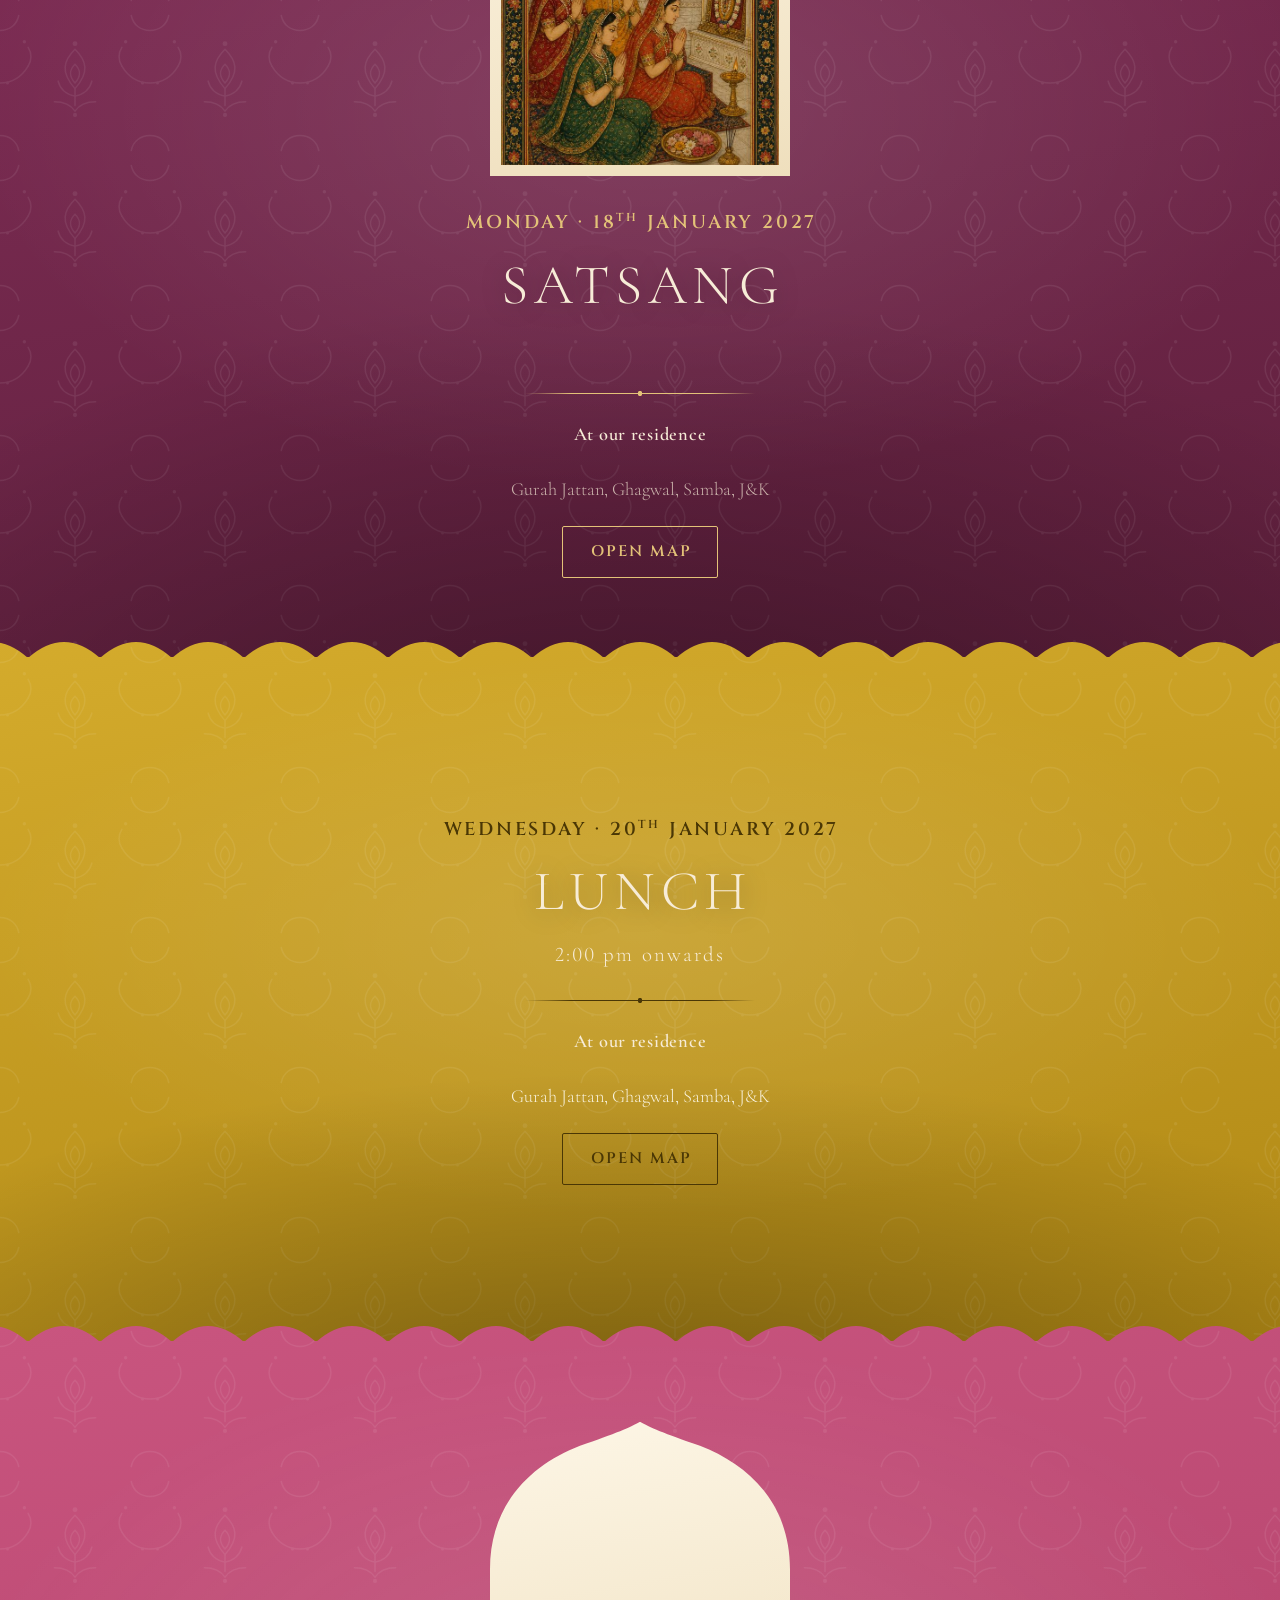
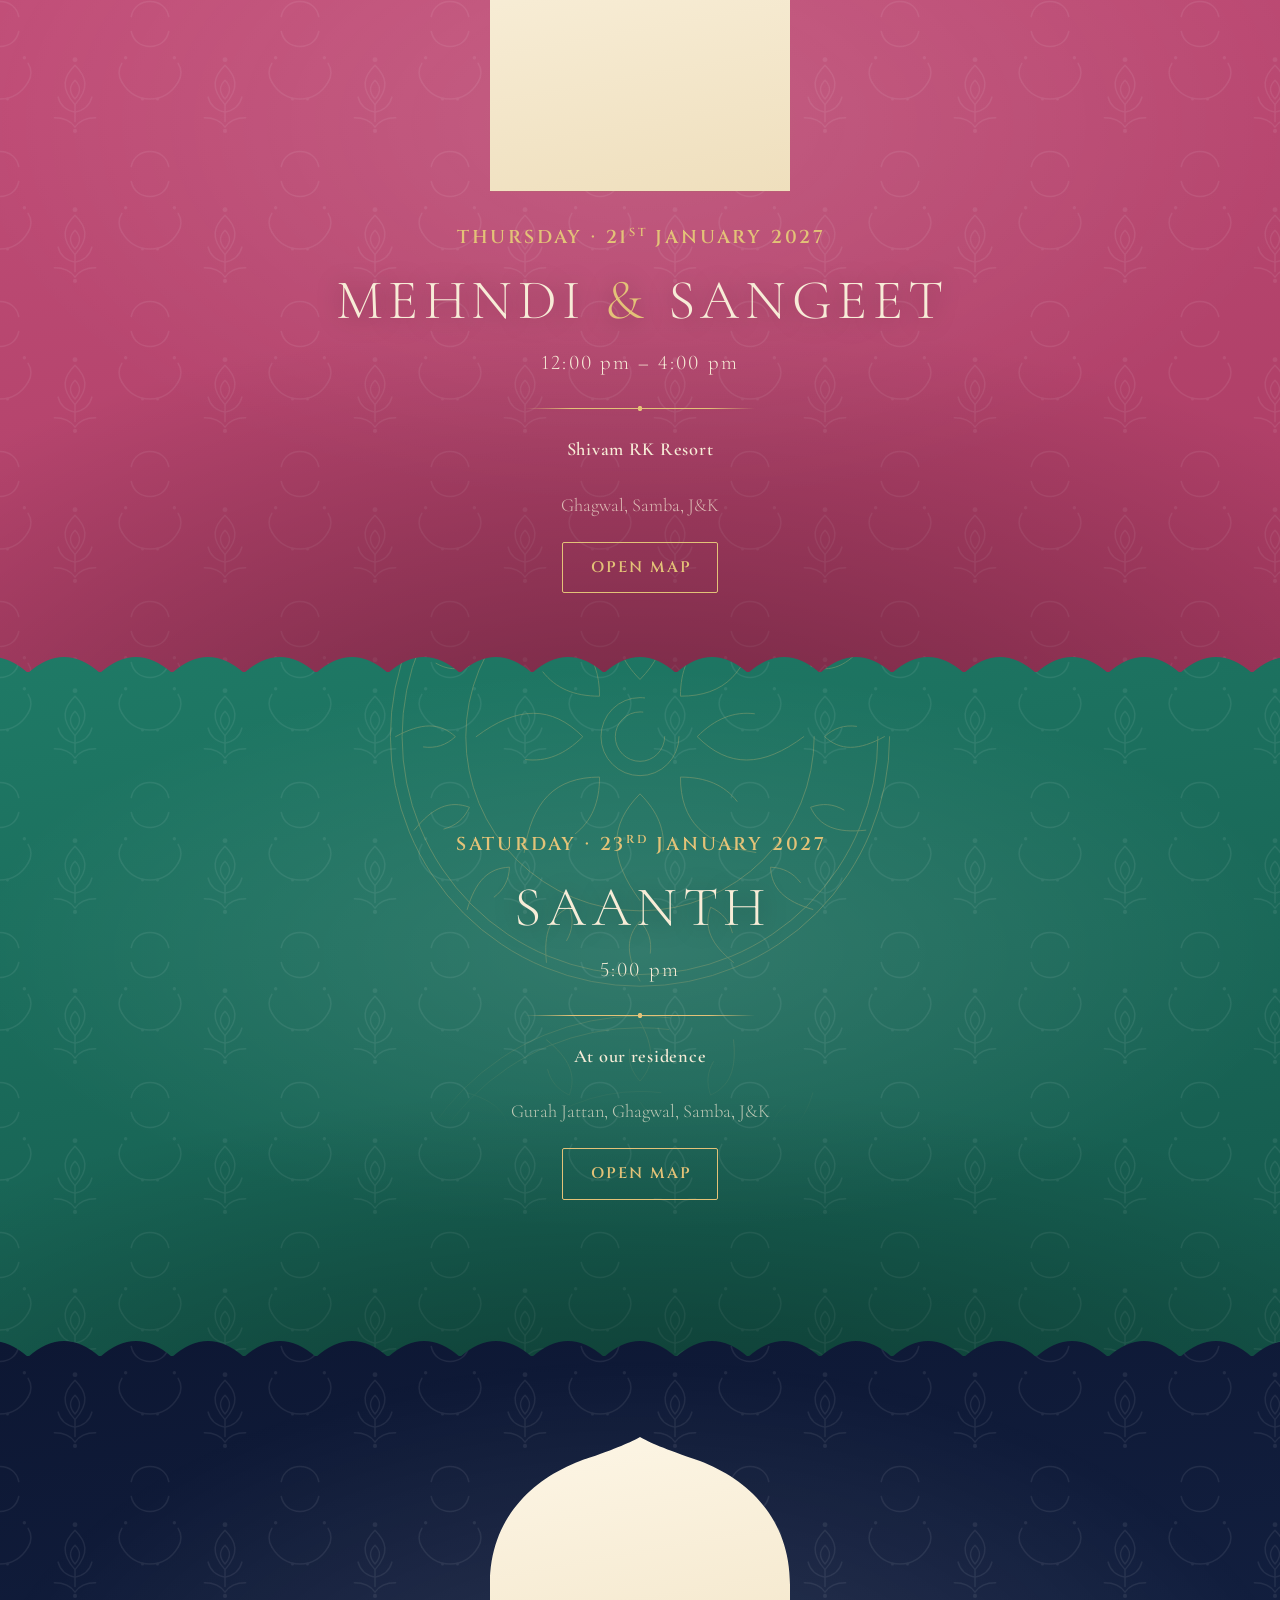
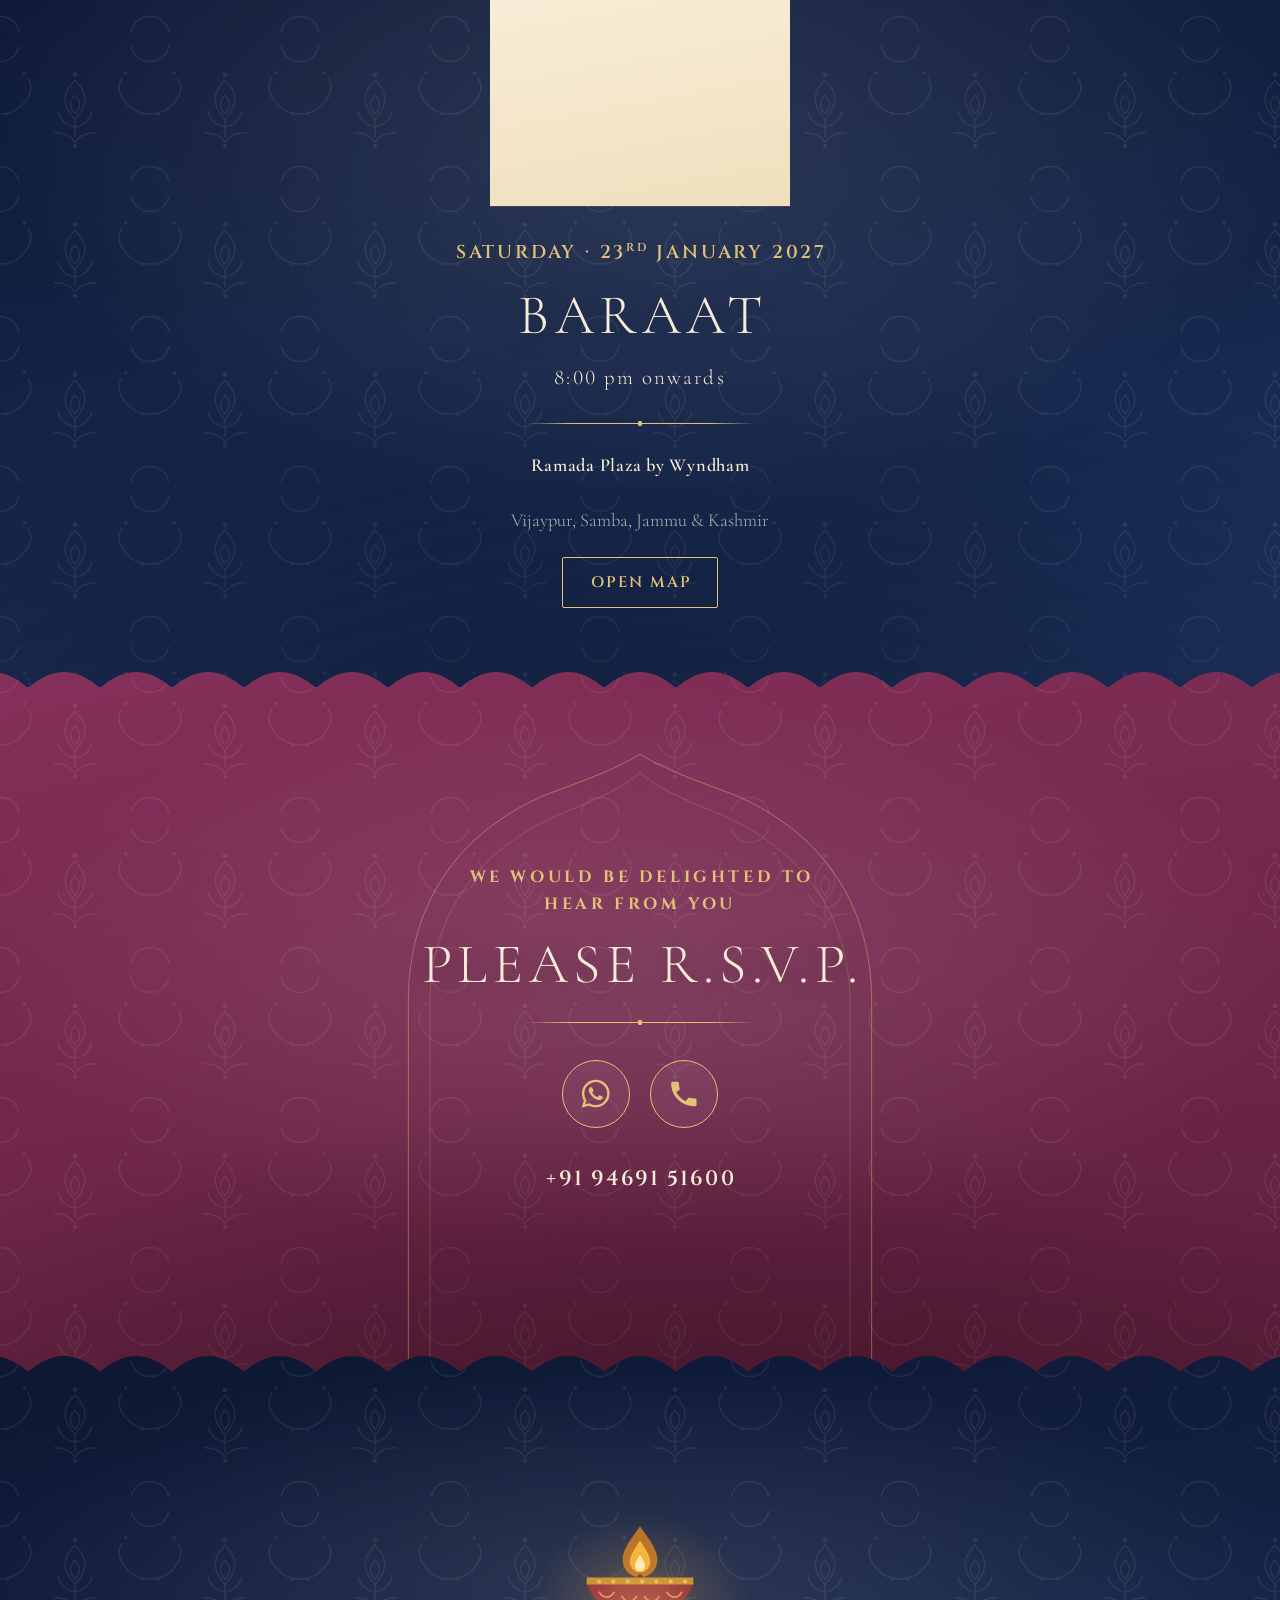
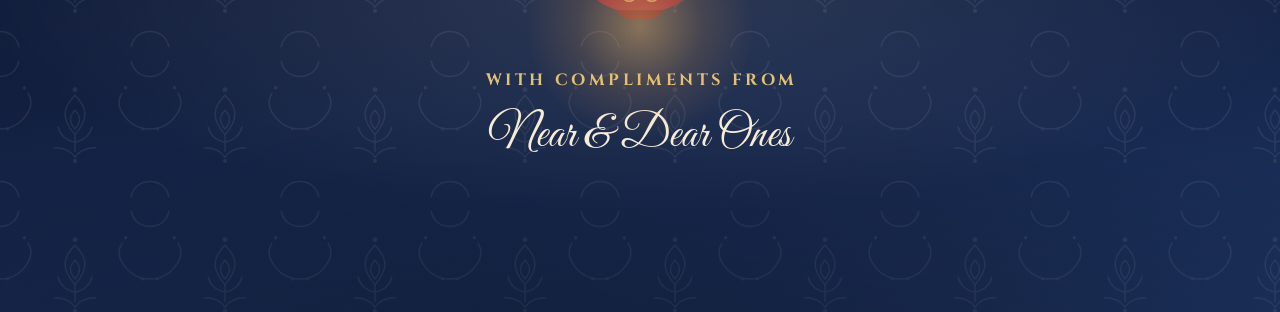
==== commit 3e8a7b17: "Unroll the parchment with clip-path instead of vertical scale. ScaleY was squashing the invitation t" ====
--- a/index.html
+++ b/index.html
@@ -17,13 +17,13 @@
   <link href="https://fonts.googleapis.com/css2?family=Cormorant+Garamond:ital,wght@0,300;0,400;0,600;1,300;1,400&family=Great+Vibes&family=Cinzel:wght@400;600;700&family=Tiro+Devanagari:ital@0;1&display=swap" rel="stylesheet">
   <link rel="preload" as="image" href="scroll-page.jpg">
   <link rel="preload" as="image" href="scroll-rod.png">
-  <link rel="stylesheet" href="style.css?v=10">
+  <link rel="stylesheet" href="style.css?v=11">
   <!-- Closed scroll: inner copy stays hidden until unroll (Safari clip-path quirks). -->
   <style>
     html.intro-waiting body { overflow: hidden; }
     html.intro-waiting .hero,
     html.intro-waiting main { visibility: hidden; }
-    .intro-scroll:not(.open) .scroll-sheet-inner { visibility: hidden; transform: scaleY(0); }
+    .intro-scroll:not(.open) .scroll-sheet-inner { visibility: hidden; }
   </style>
 </head>
 <body>
@@ -216,6 +216,6 @@
     </div>
   </footer>
 
-  <script src="script.js?v=10"></script>
+  <script src="script.js?v=11"></script>
 </body>
 </html>
--- a/style.css
+++ b/style.css
@@ -748,6 +748,15 @@
   inset: 0;
   overflow: hidden;
   z-index: 1;
+  /* Clip from the top rod downward: the page pays out, it does not stretch */
+  -webkit-clip-path: inset(0 0 100% 0);
+  clip-path: inset(0 0 100% 0);
+  transition: -webkit-clip-path var(--scroll-unroll), clip-path var(--scroll-unroll);
+  will-change: clip-path;
+}
+.intro-scroll.open .scroll-sheet {
+  -webkit-clip-path: inset(0 0 0 0);
+  clip-path: inset(0 0 0 0);
 }
 .intro-scroll.open .scroll-sheet-inner {
   visibility: visible;
@@ -757,10 +766,6 @@
 .scroll-sheet-inner {
   position: absolute;
   inset: 0;
-  transform: scaleY(0);
-  transform-origin: top center;
-  transition: transform var(--scroll-unroll);
-  will-change: transform;
   background: #efe0bd url("scroll-page.jpg") center / cover no-repeat;
   display: flex;
   flex-direction: column;
@@ -807,8 +812,6 @@
   text-indent: .14em;
   color: #5a3a16;
 }
-.intro-scroll.open .scroll-sheet-inner { transform: scaleY(1); }
-
 .scroll-rod {
   position: absolute;
   left: 50%;
@@ -938,7 +941,11 @@
   .draw { stroke-dashoffset: 0; }
   .lanterns, .petals, .fireworks, .embers { display: none; }
   .intro-scroll.open { transform: translateY(0); transition: none; }
-  .intro-scroll.open .scroll-sheet-inner { transform: scaleY(1); transition: none; }
+  .intro-scroll.open .scroll-sheet {
+    -webkit-clip-path: inset(0 0 0 0);
+    clip-path: inset(0 0 0 0);
+    transition: none;
+  }
   .intro-scroll.open .scroll-rod--bot {
     transform: translate3d(0, calc(var(--scroll-h) - var(--scroll-rh) * 1.07), 0);
     transition: none;
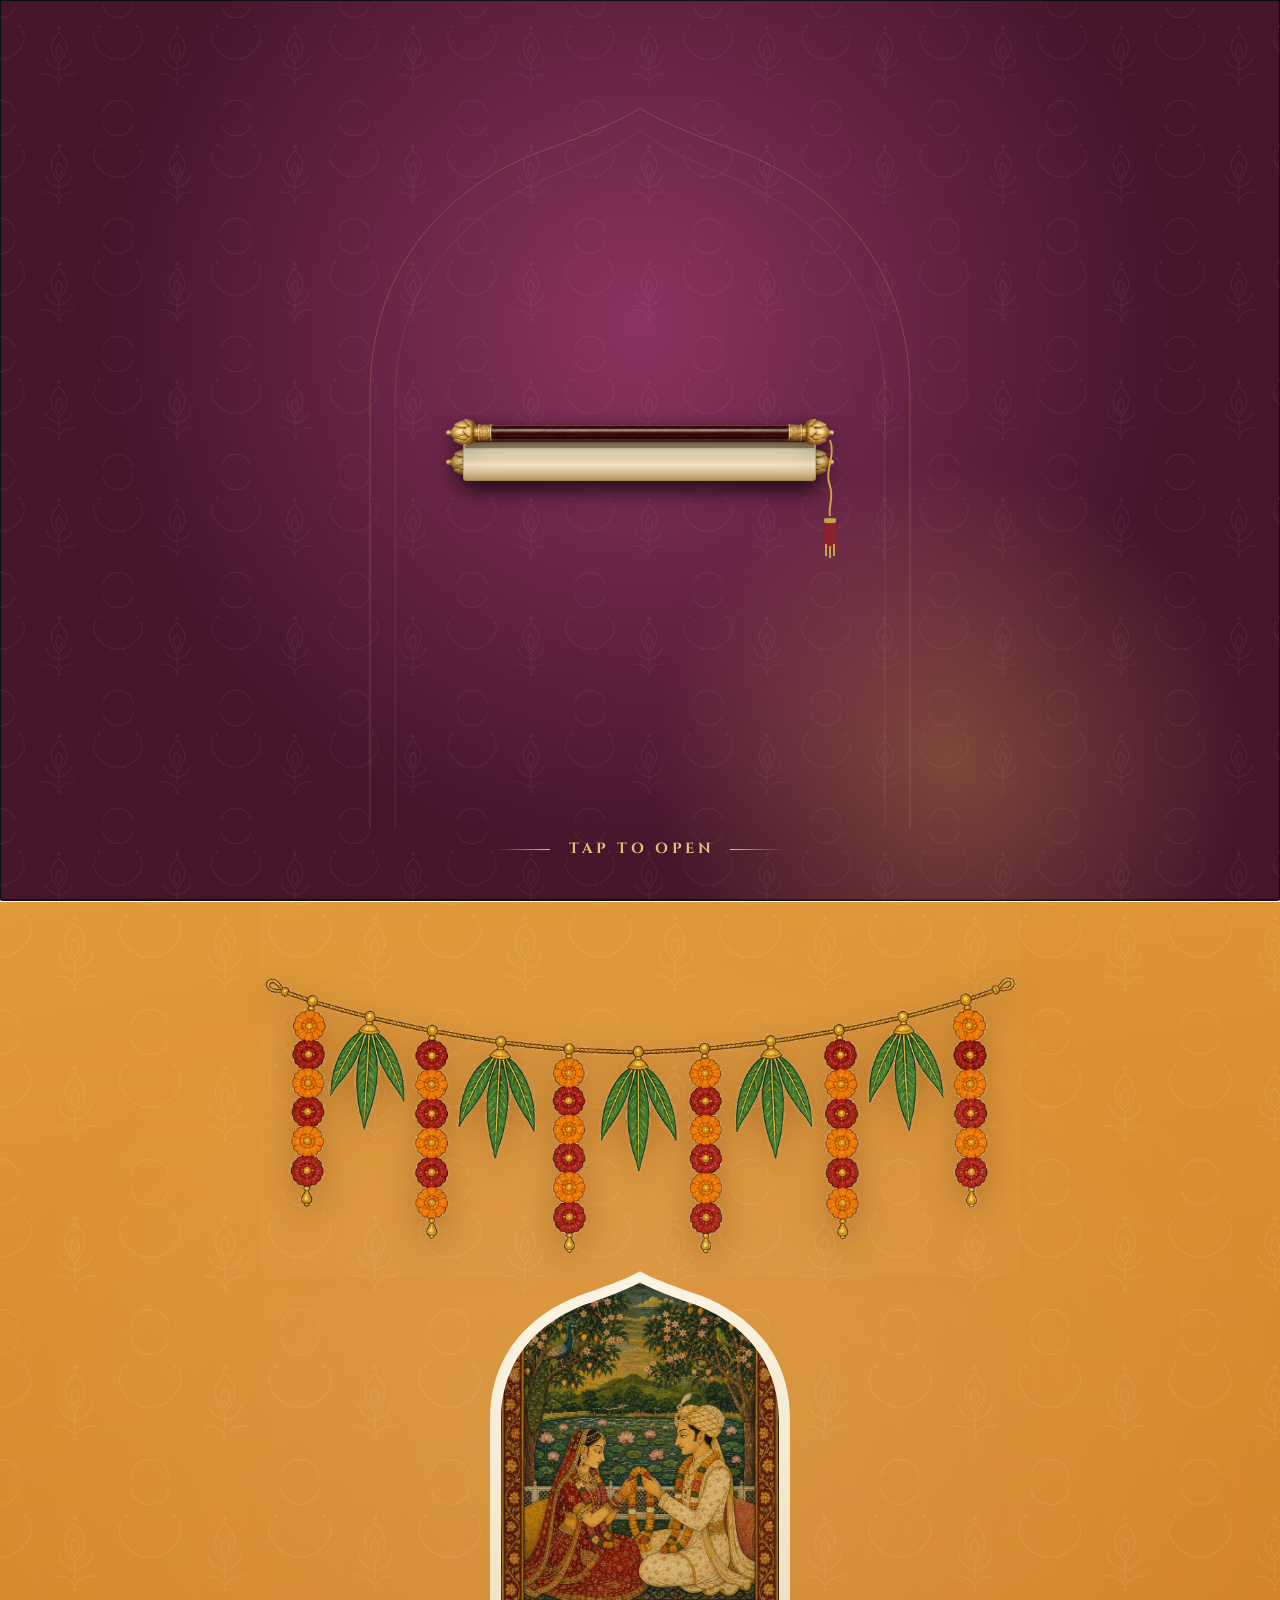
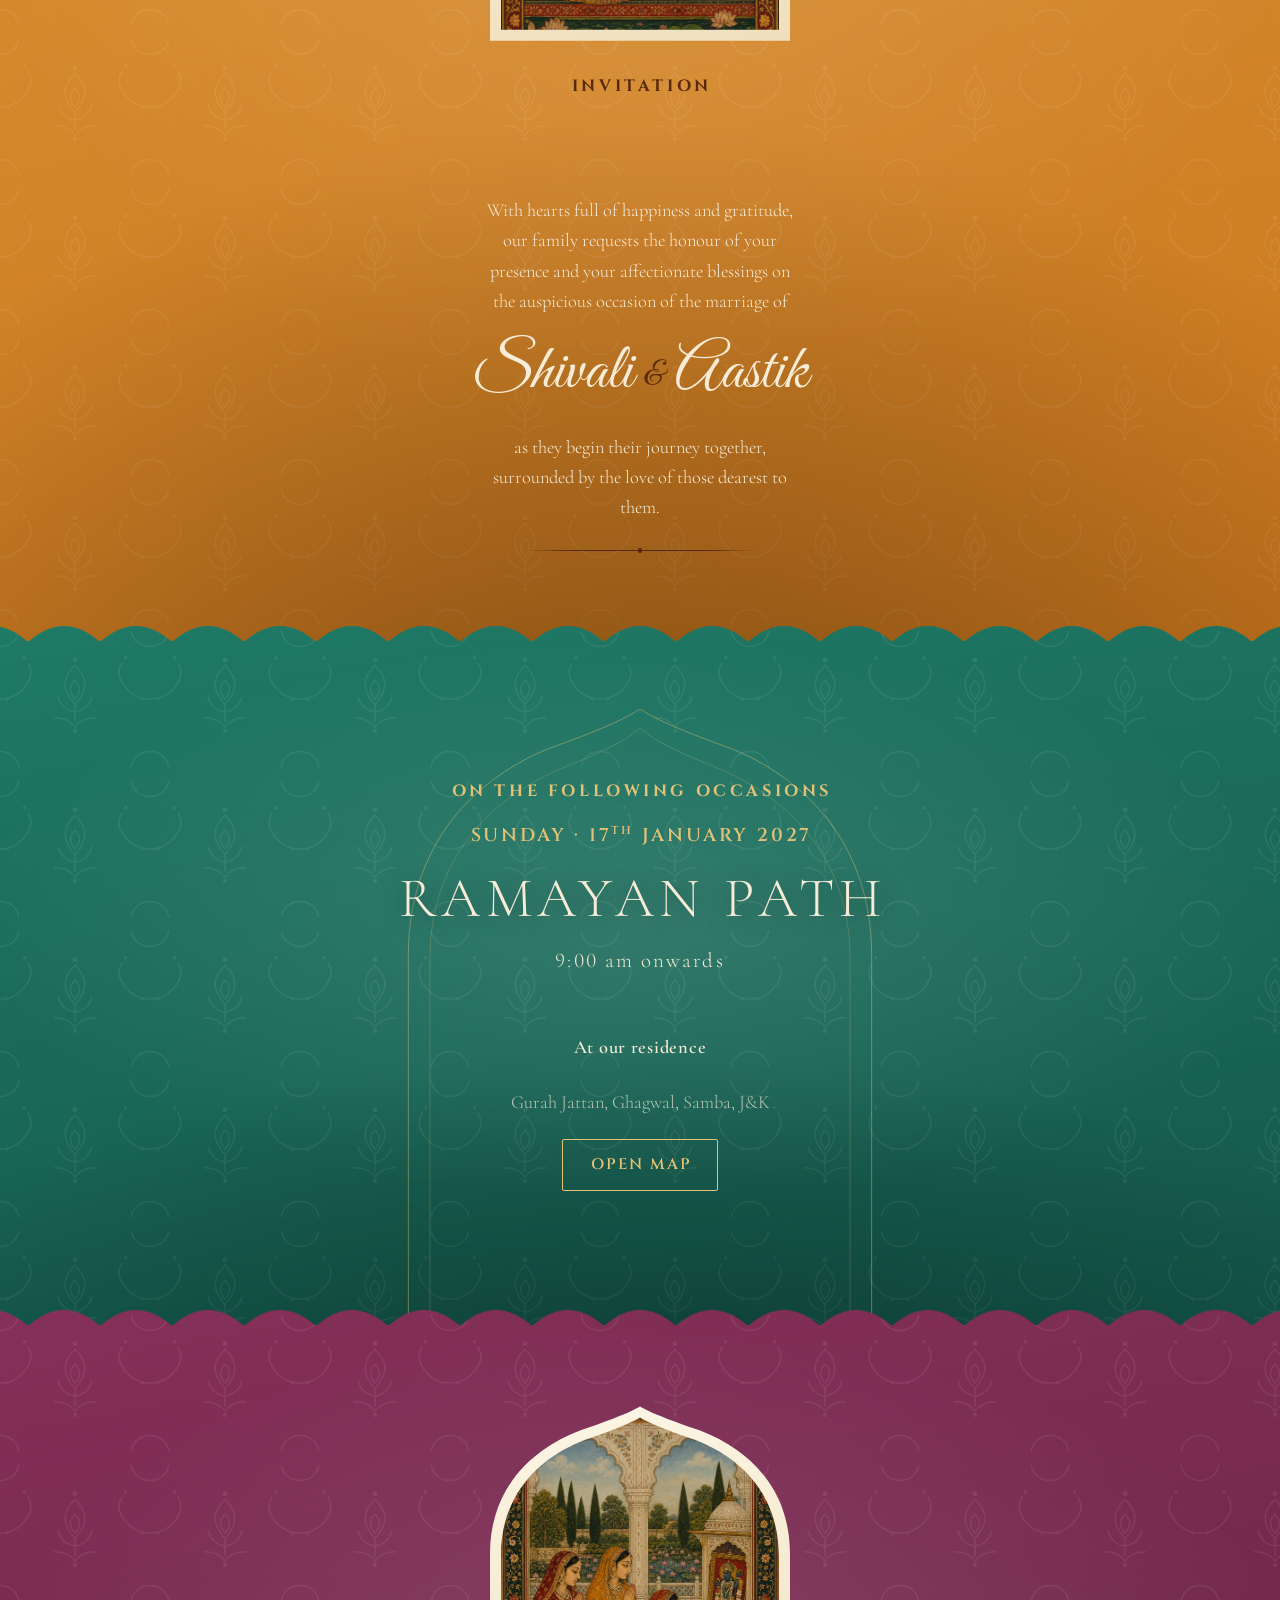
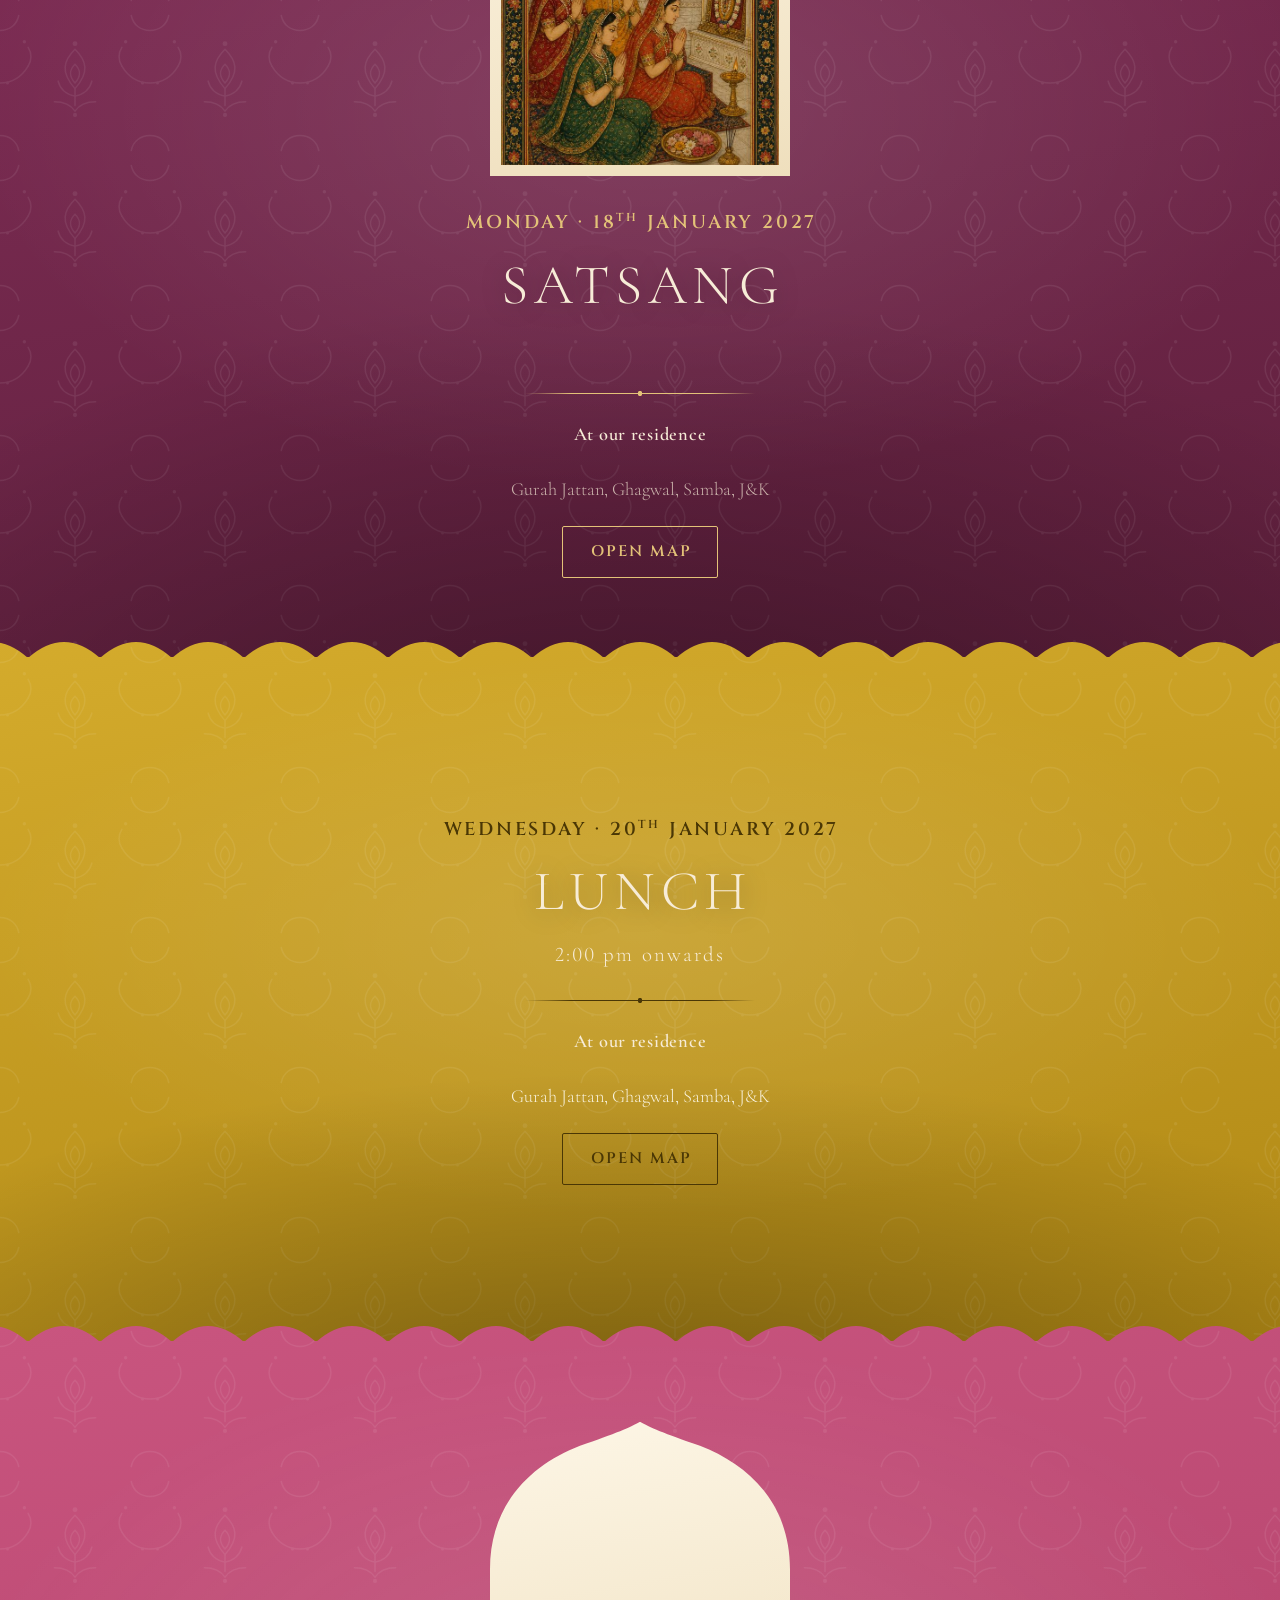
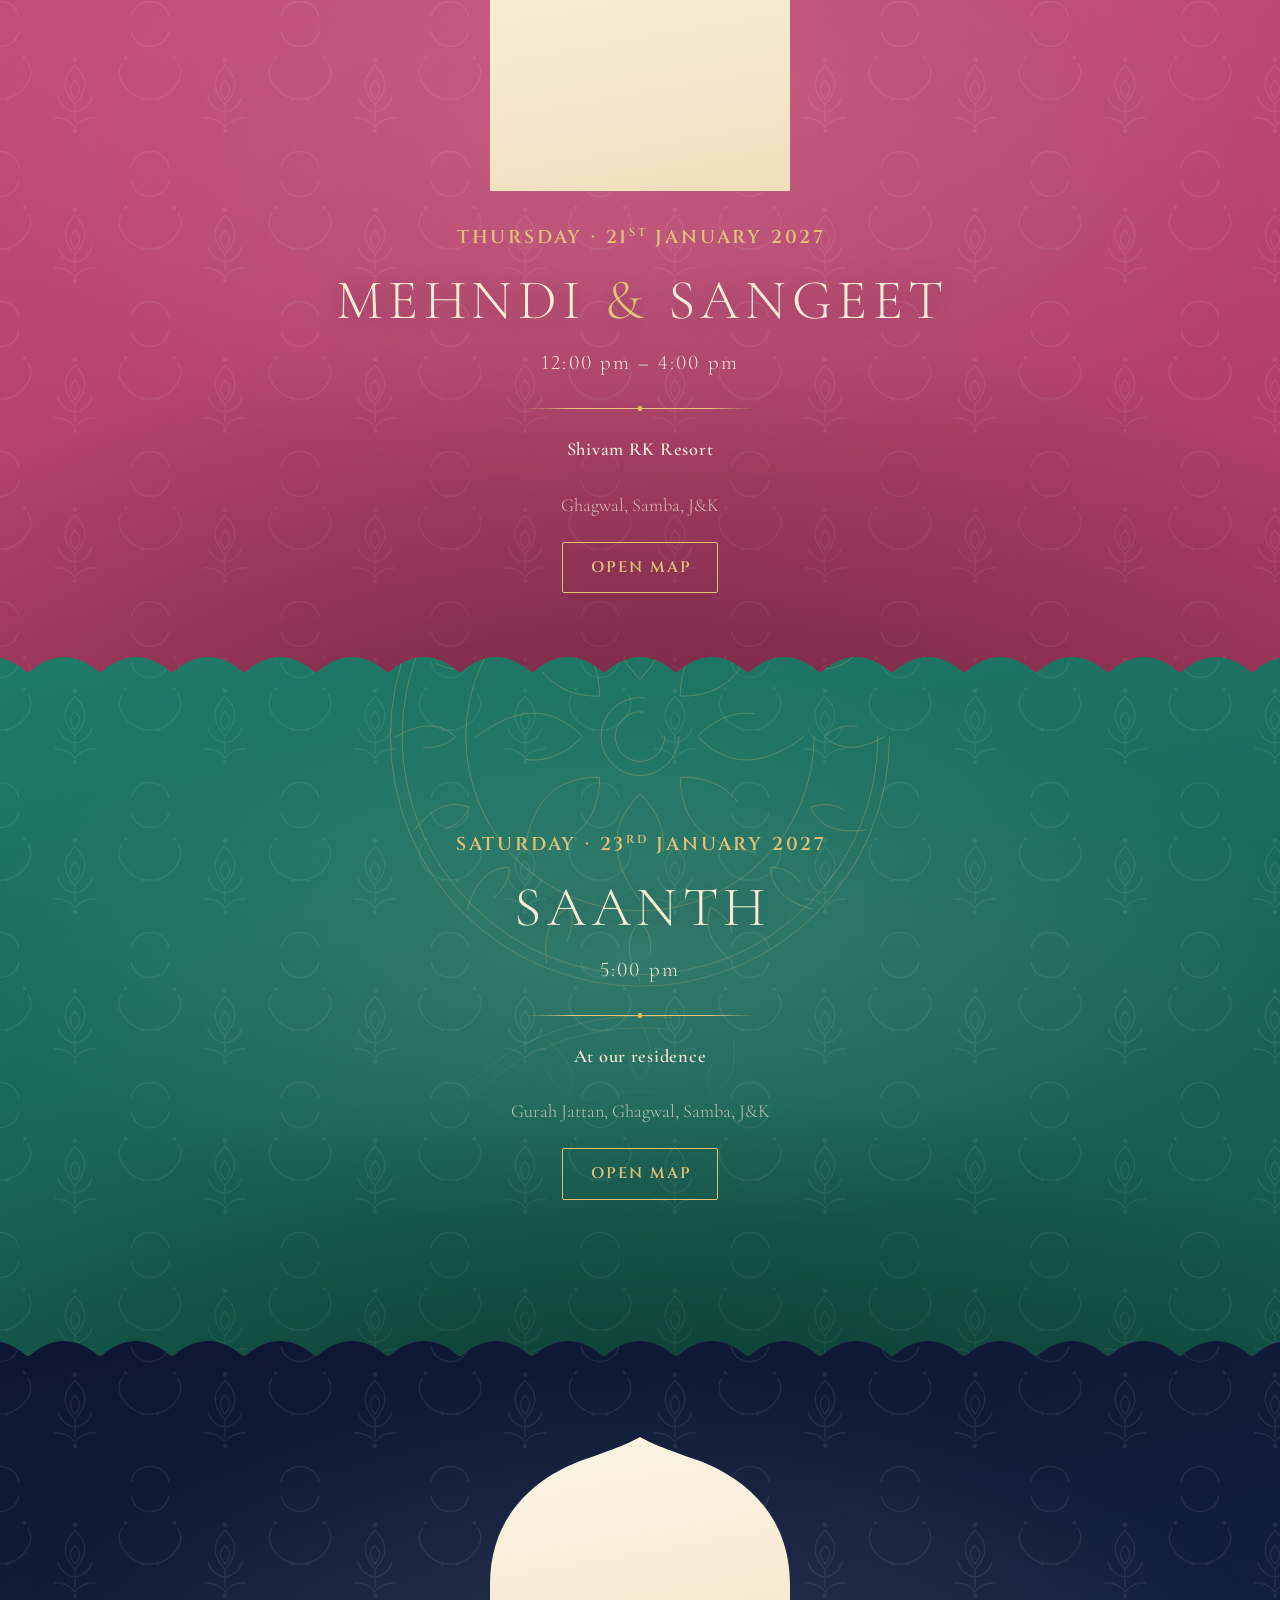
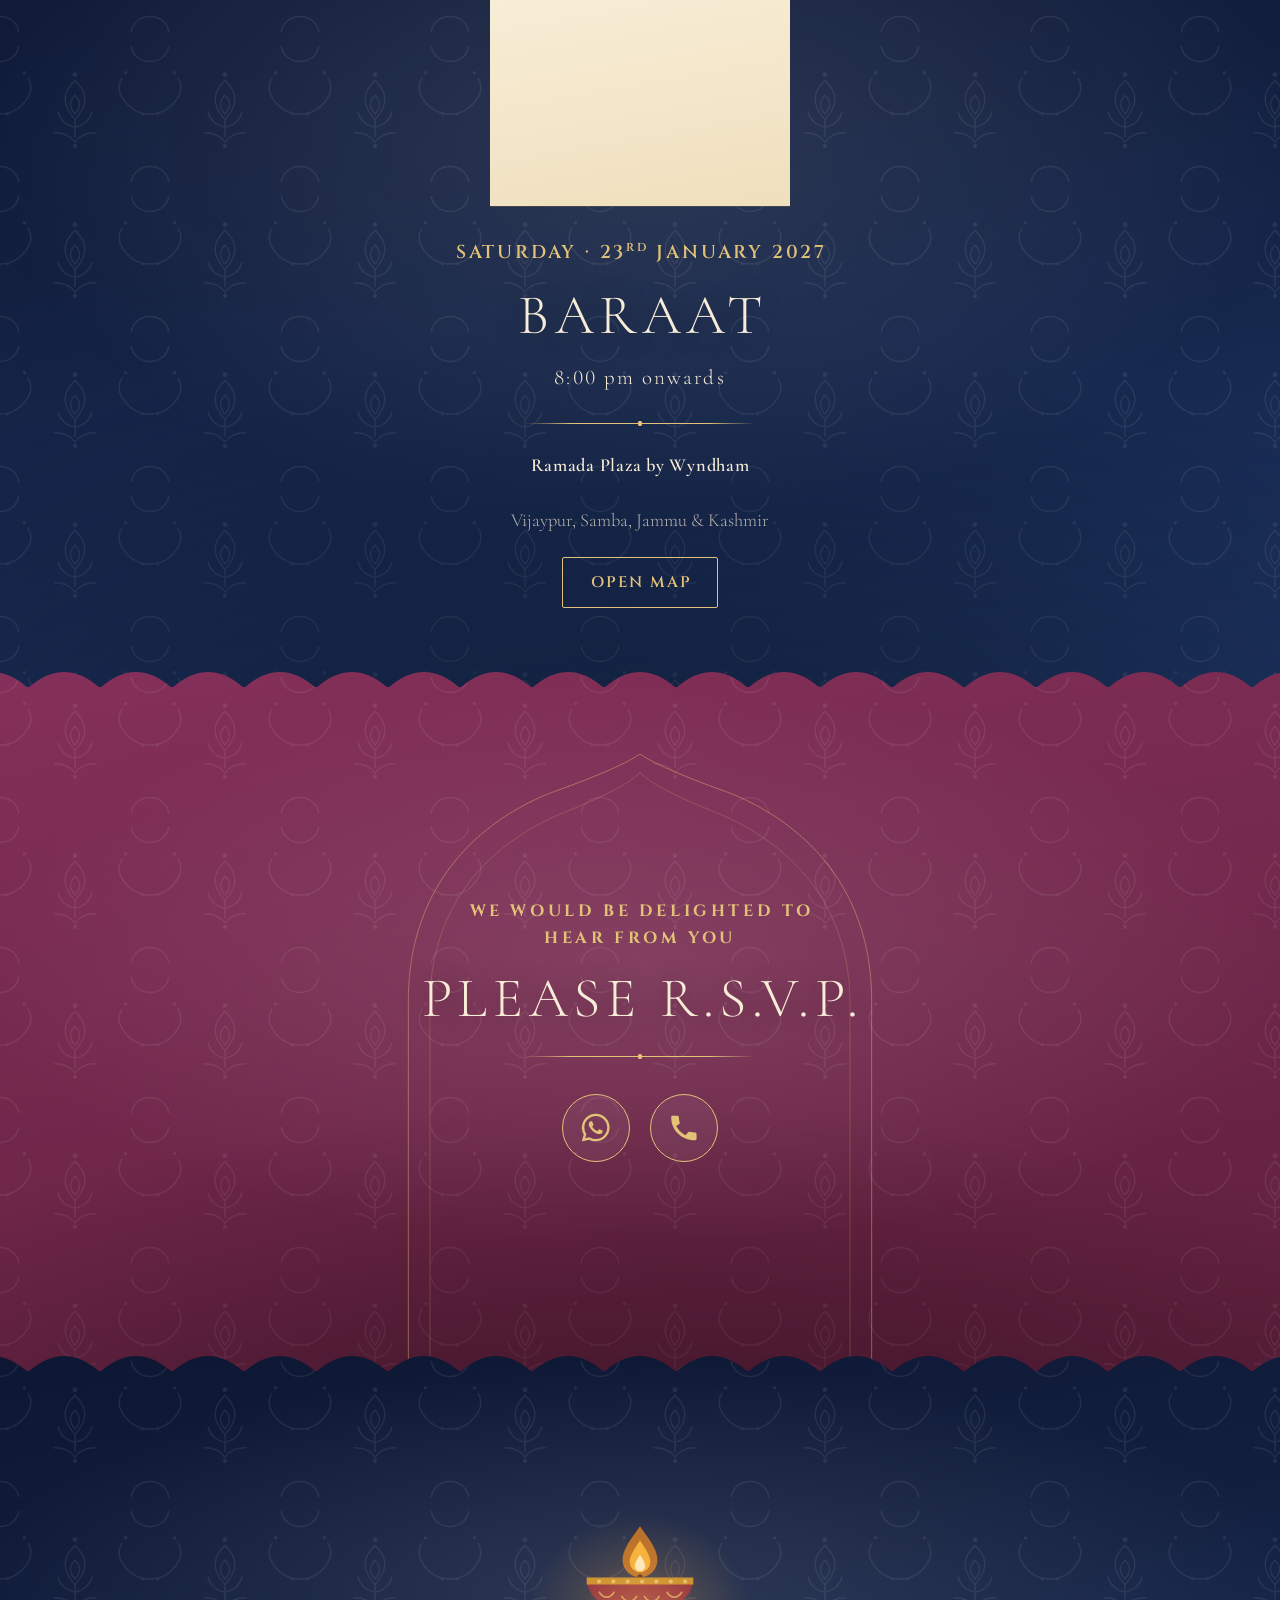
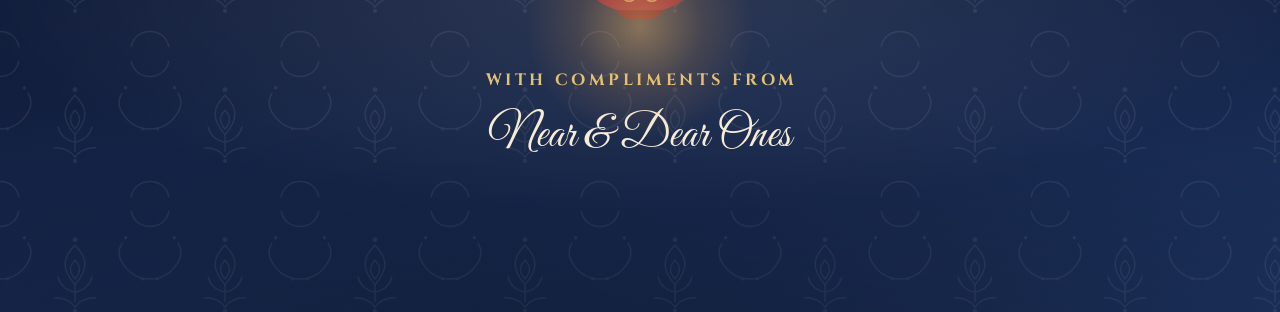
==== commit be624eac: "Add Open Graph preview art for link sharing and drop the duplicate RSVP number. WhatsApp and Instagr" ====
--- a/index.html
+++ b/index.html
@@ -10,6 +10,15 @@
   <meta property="og:title" content="Shivali weds Aastik">
   <meta property="og:description" content="Wedding Invitation · 23rd January, 2027">
   <meta property="og:type" content="website">
+  <meta property="og:url" content="https://shivam-krishana.github.io/weddinginvitation/">
+  <meta property="og:image" content="https://shivam-krishana.github.io/weddinginvitation/og.jpg">
+  <meta property="og:image:width" content="1200">
+  <meta property="og:image:height" content="630">
+  <meta property="og:image:alt" content="Wedding invitation for Shivali and Aastik, 23 January 2027">
+  <meta name="twitter:card" content="summary_large_image">
+  <meta name="twitter:title" content="Shivali weds Aastik">
+  <meta name="twitter:description" content="Wedding Invitation · 23rd January, 2027">
+  <meta name="twitter:image" content="https://shivam-krishana.github.io/weddinginvitation/og.jpg">
   <link rel="icon" href="favicon.svg" type="image/svg+xml">
   <link rel="apple-touch-icon" href="apple-touch-icon.svg">
   <link rel="preconnect" href="https://fonts.googleapis.com">
@@ -180,7 +189,6 @@
             <svg viewBox="0 0 24 24" aria-hidden="true" focusable="false"><path d="M6.62 10.79a15.1 15.1 0 0 0 6.59 6.59l2.2-2.2c.28-.28.68-.36 1.04-.24 1.18.39 2.45.6 3.76.6.58 0 1.05.47 1.05 1.05V20c0 .58-.47 1.05-1.05 1.05C10.4 21.05 3 13.65 3 4.46 3 3.88 3.47 3.4 4.05 3.4h3.42c.58 0 1.05.48 1.05 1.06 0 1.31.21 2.58.6 3.76.11.36.03.76-.25 1.04z"/></svg>
           </a>
         </p>
-        <p class="rsvp-number reveal">+91 94691 51600</p>
       </div>
     </section>
   </main>
--- a/style.css
+++ b/style.css
@@ -562,7 +562,7 @@
 }
 .btn.ghost { border-color: rgba(247, 236, 215, .45); color: var(--cream); }
 
-/* RSVP speaks in symbols; the number is printed once underneath them */
+/* RSVP is symbol-only: WhatsApp and call */
 .actions--icons { gap: 1.2rem; margin-top: .6rem; }
 .icon-btn {
   display: grid;
@@ -583,15 +583,6 @@
   color: var(--accent-ink);
   transform: translateY(-3px);
   box-shadow: 0 12px 26px rgba(0, 0, 0, .35);
-}
-.rsvp-number {
-  font-family: "Cinzel", serif;
-  font-size: clamp(1.05rem, 3.6vw, 1.3rem);
-  font-weight: 600;
-  letter-spacing: .1em;
-  text-indent: .1em;
-  color: var(--cream);
-  margin-top: 1.1rem;
 }
 .btn.ghost:hover { background: var(--cream); color: #2a1b06; border-color: var(--cream); }
 
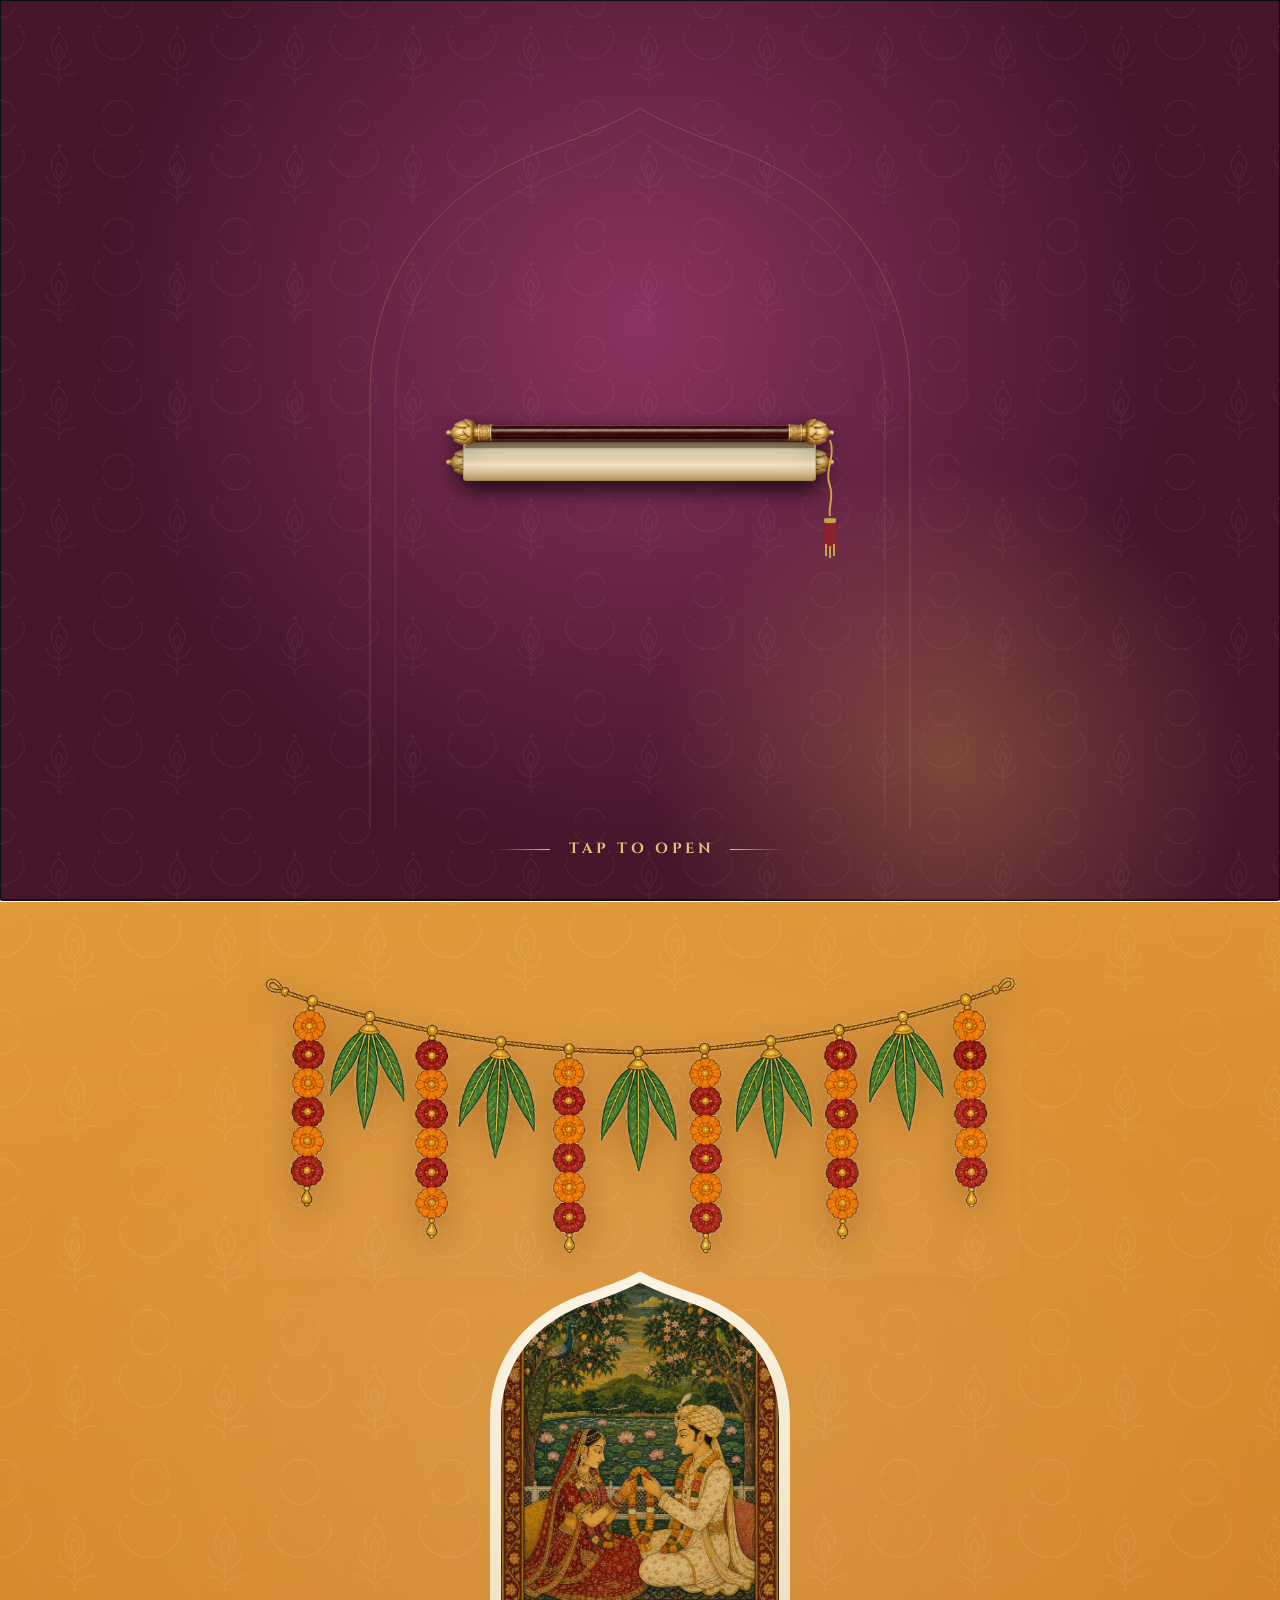
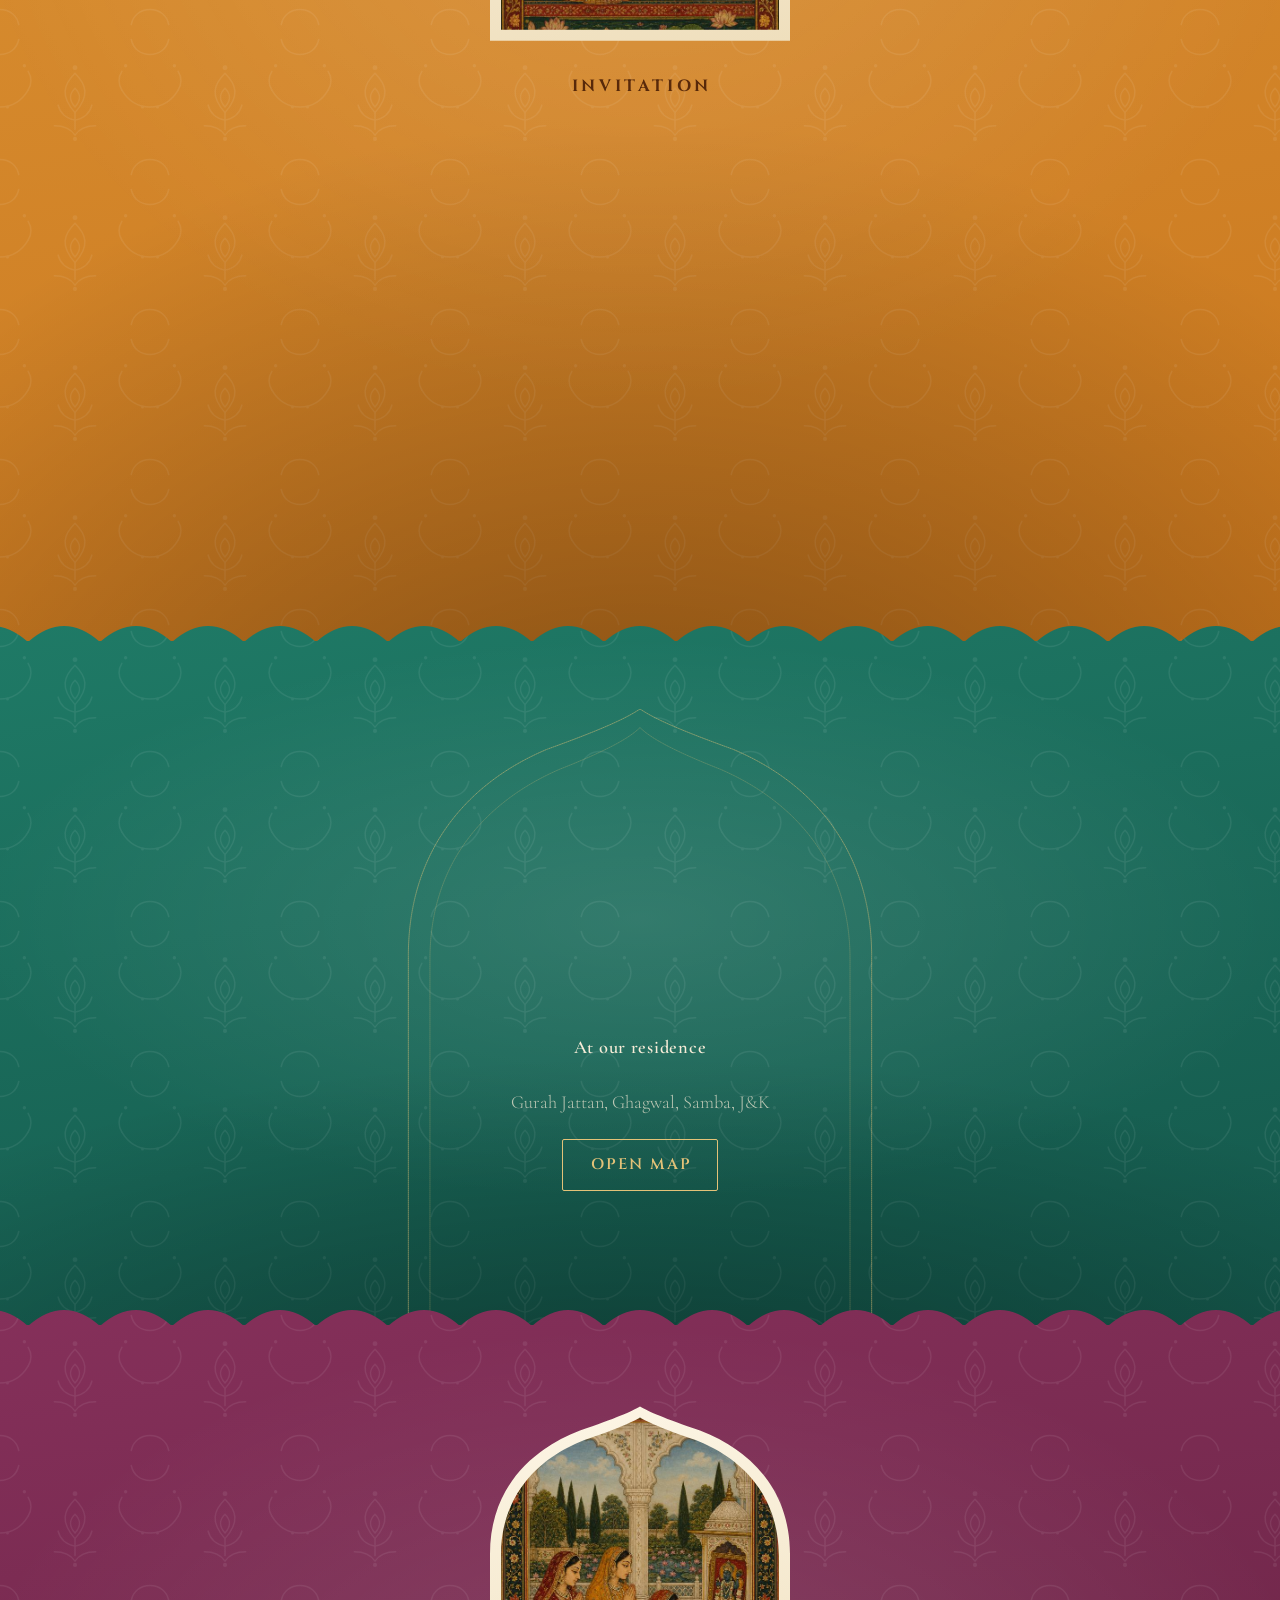
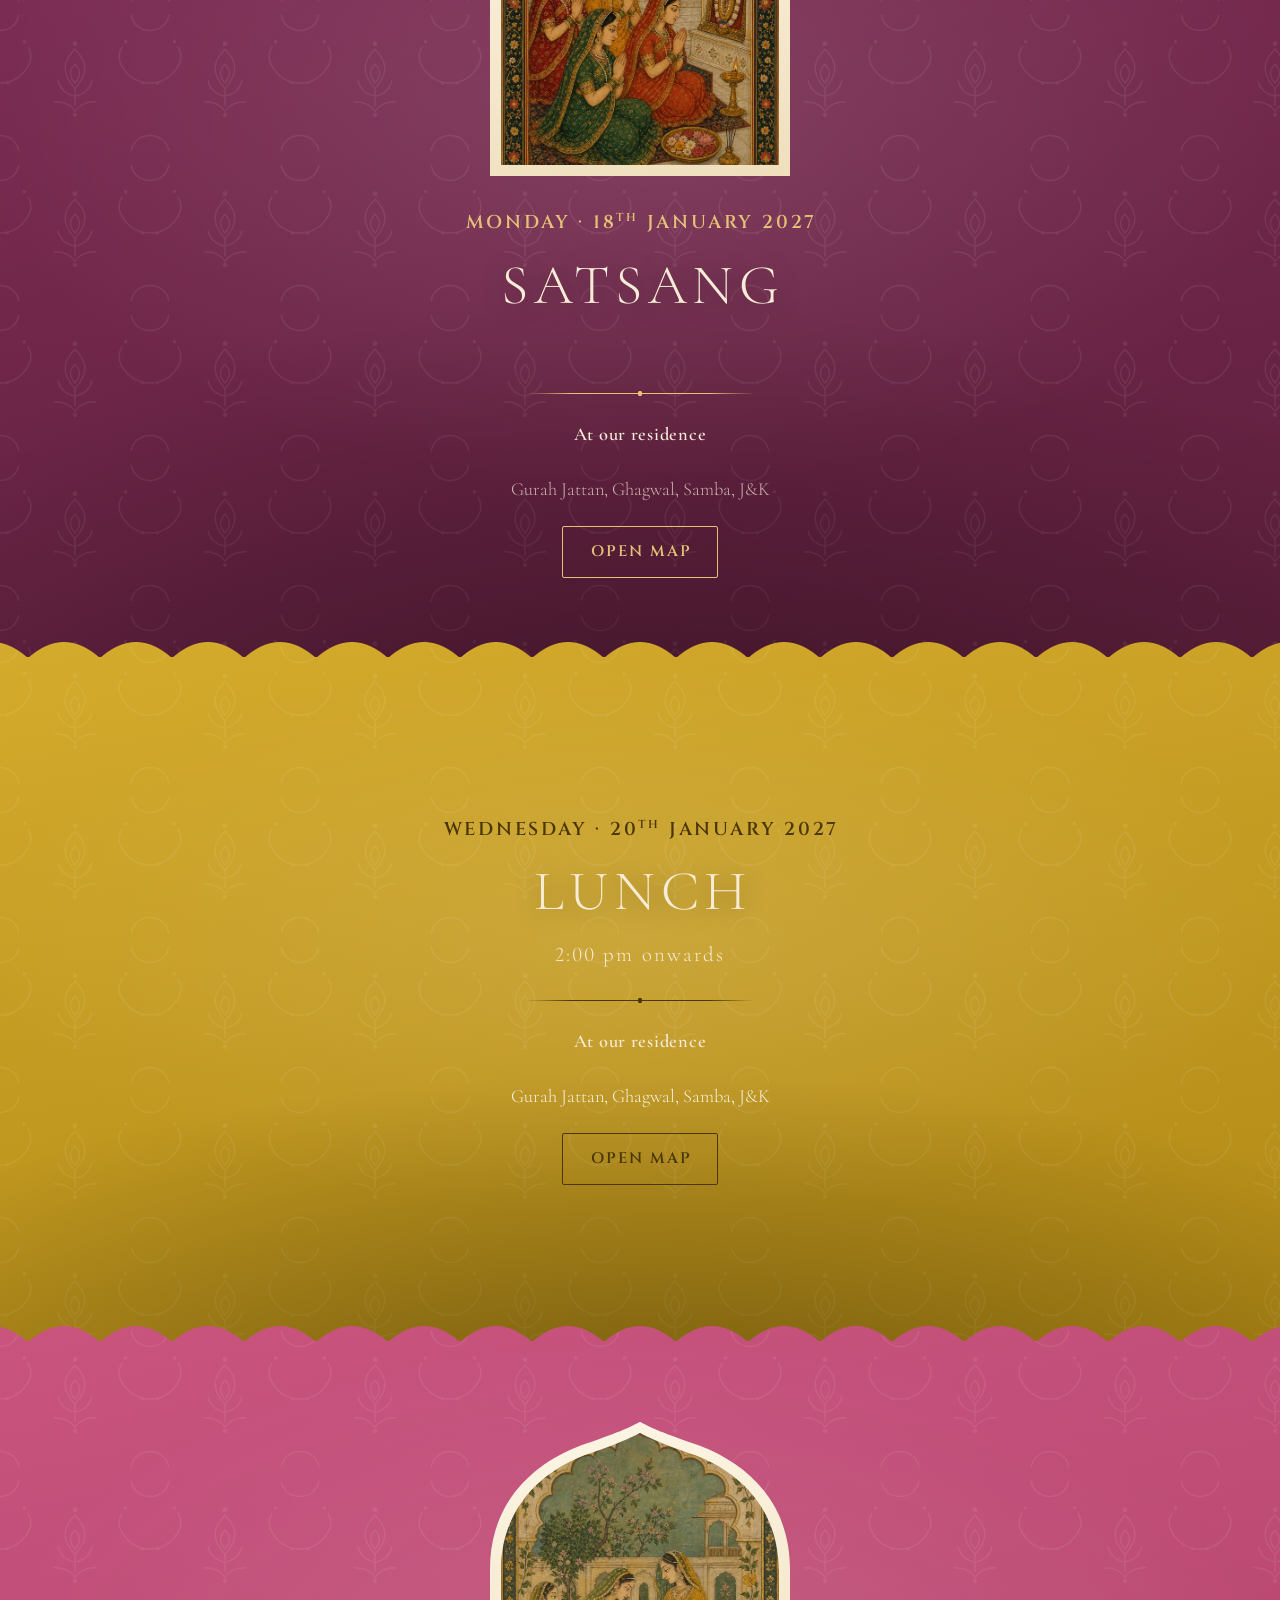
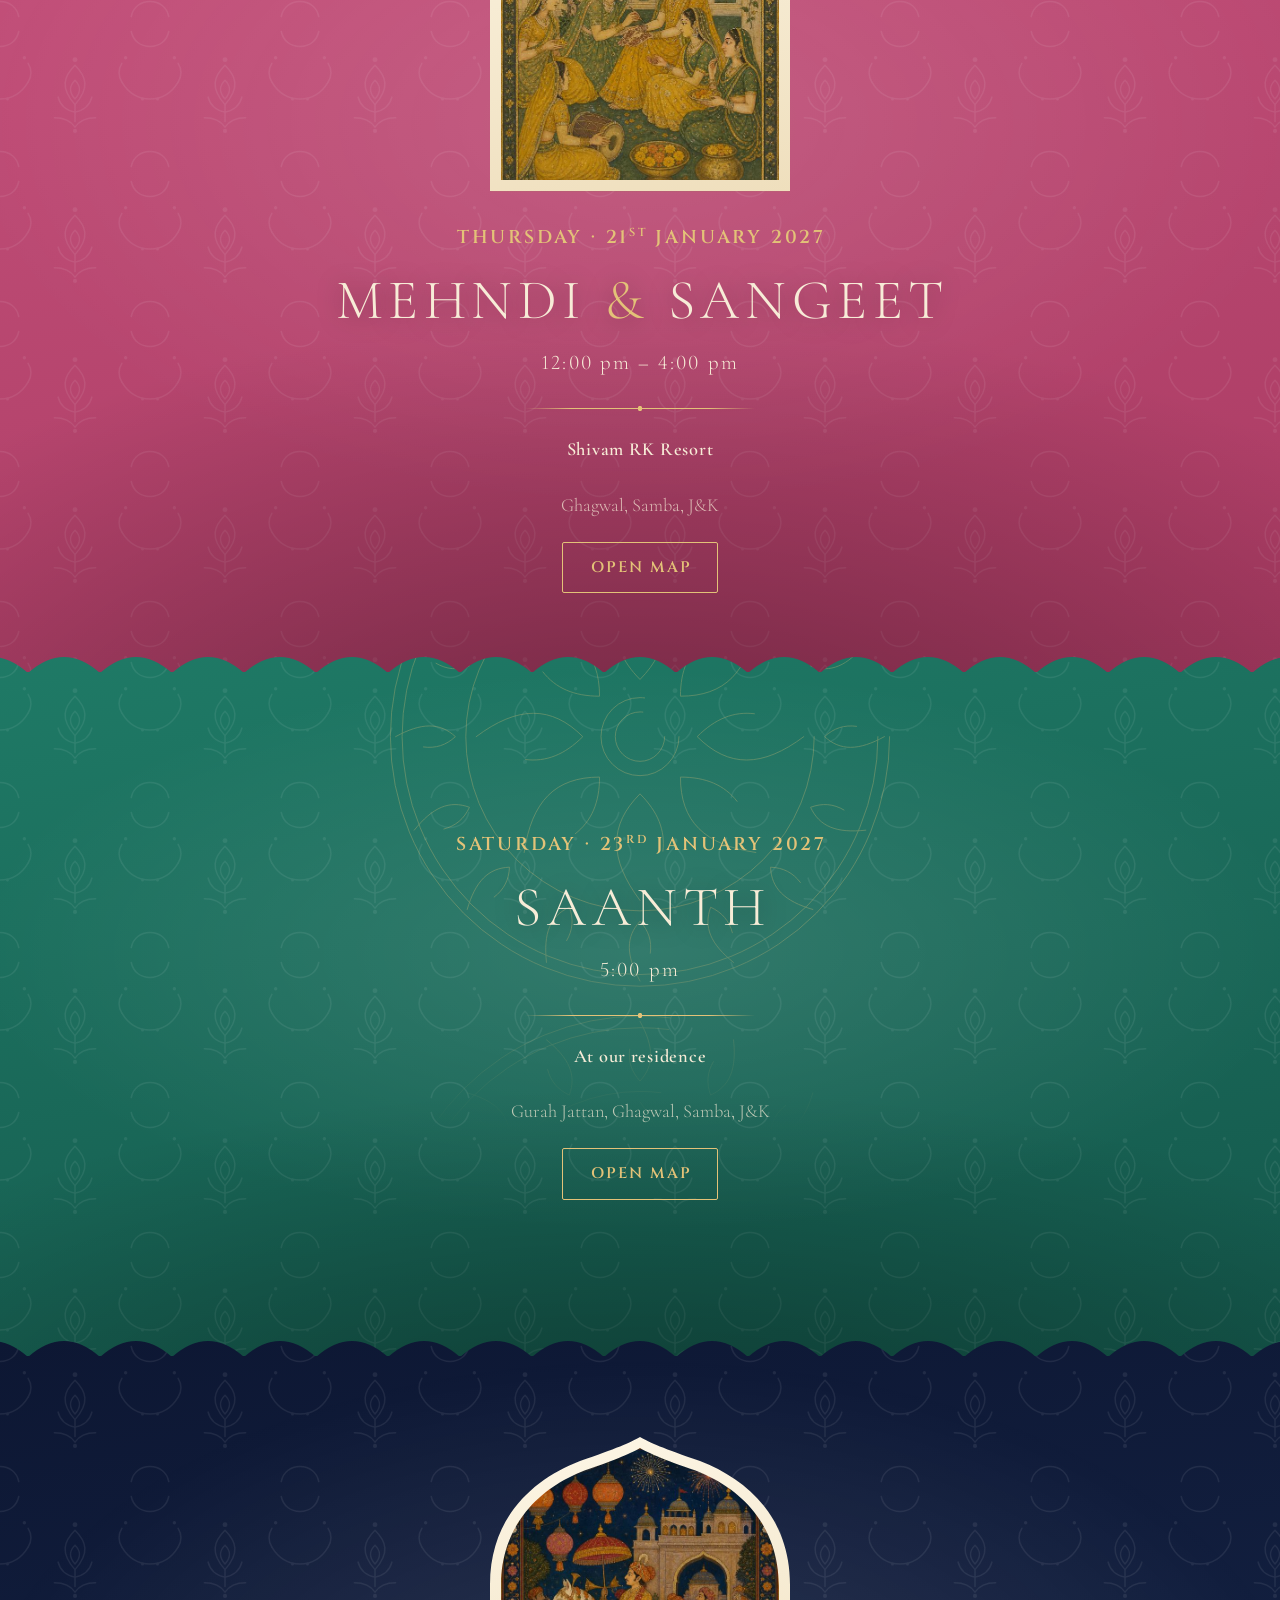
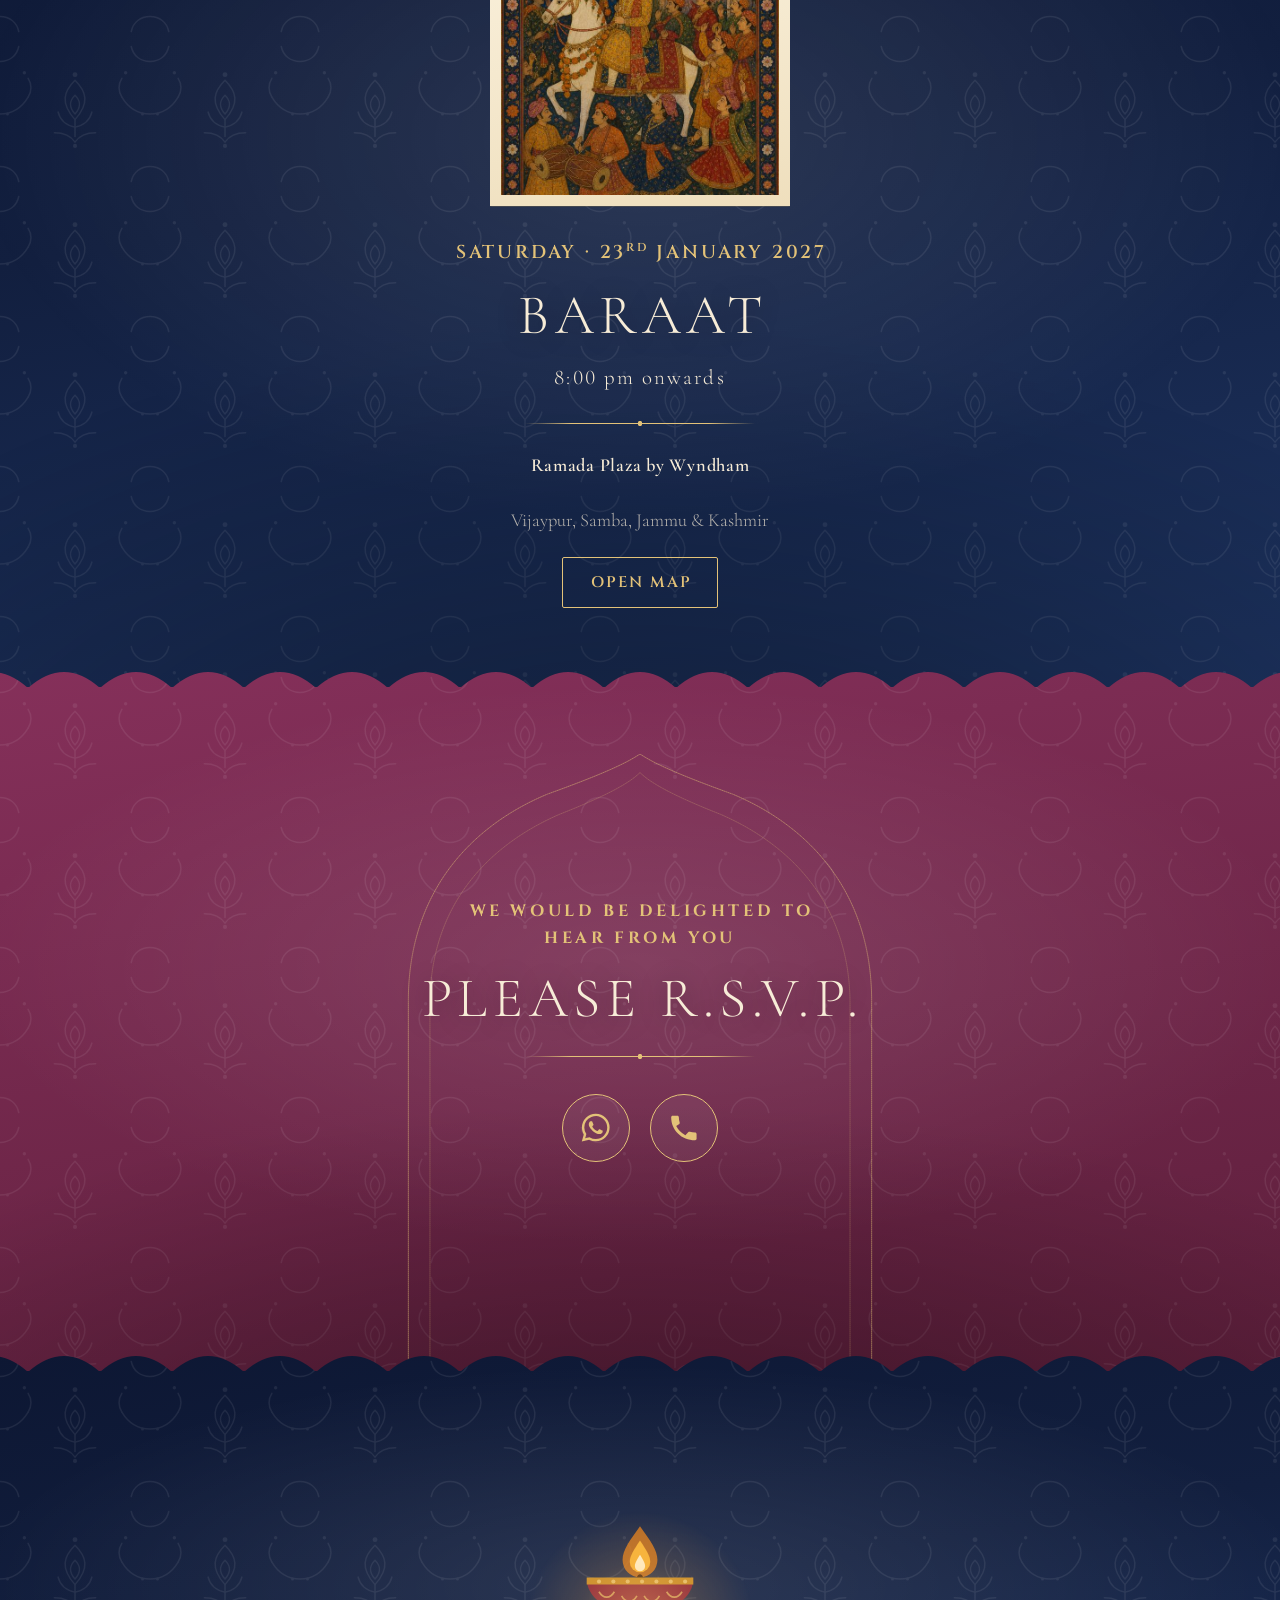
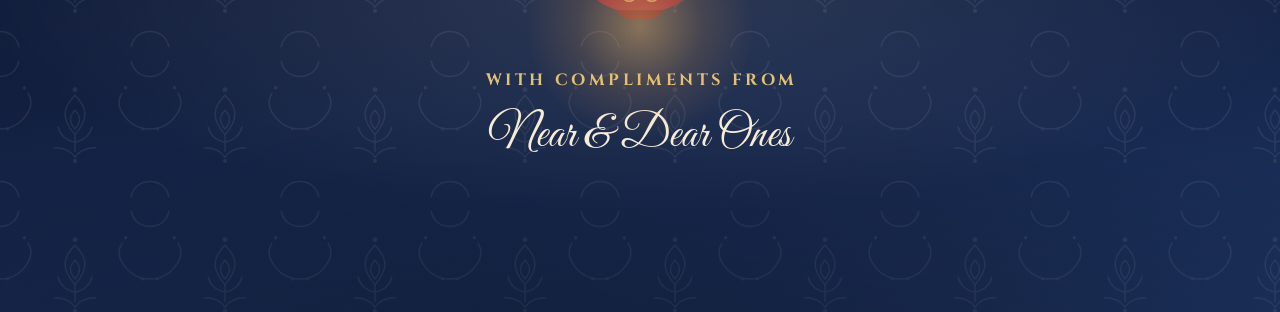
==== commit 0b7b6350: "Rebuild link preview as plum card with arch miniature. Replace the cramped parchment crop with a lan" ====
--- a/index.html
+++ b/index.html
@@ -11,14 +11,14 @@
   <meta property="og:description" content="Wedding Invitation · 23rd January, 2027">
   <meta property="og:type" content="website">
   <meta property="og:url" content="https://shivam-krishana.github.io/weddinginvitation/">
-  <meta property="og:image" content="https://shivam-krishana.github.io/weddinginvitation/og.jpg">
+  <meta property="og:image" content="https://shivam-krishana.github.io/weddinginvitation/og.jpg?v=4">
   <meta property="og:image:width" content="1200">
   <meta property="og:image:height" content="630">
   <meta property="og:image:alt" content="Wedding invitation for Shivali and Aastik, 23 January 2027">
   <meta name="twitter:card" content="summary_large_image">
   <meta name="twitter:title" content="Shivali weds Aastik">
   <meta name="twitter:description" content="Wedding Invitation · 23rd January, 2027">
-  <meta name="twitter:image" content="https://shivam-krishana.github.io/weddinginvitation/og.jpg">
+  <meta name="twitter:image" content="https://shivam-krishana.github.io/weddinginvitation/og.jpg?v=4">
   <link rel="icon" href="favicon.svg" type="image/svg+xml">
   <link rel="apple-touch-icon" href="apple-touch-icon.svg">
   <link rel="preconnect" href="https://fonts.googleapis.com">
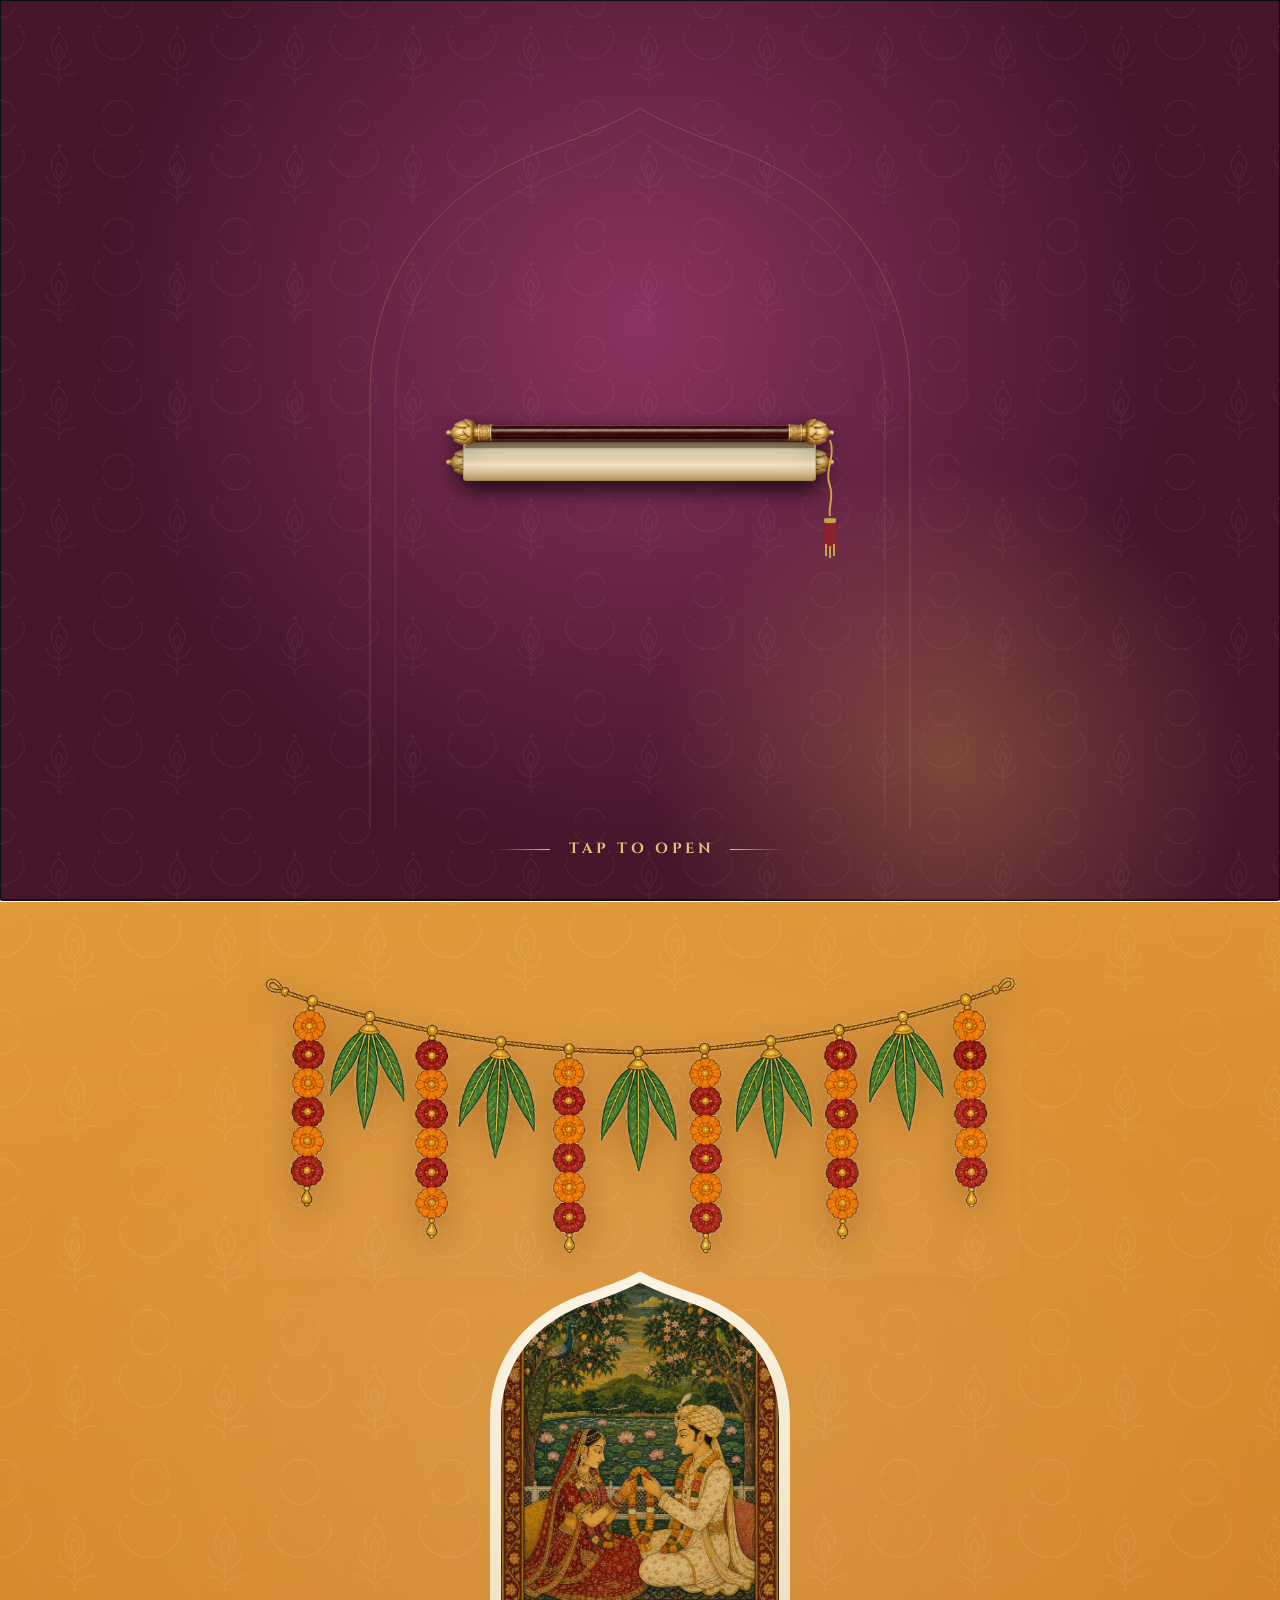
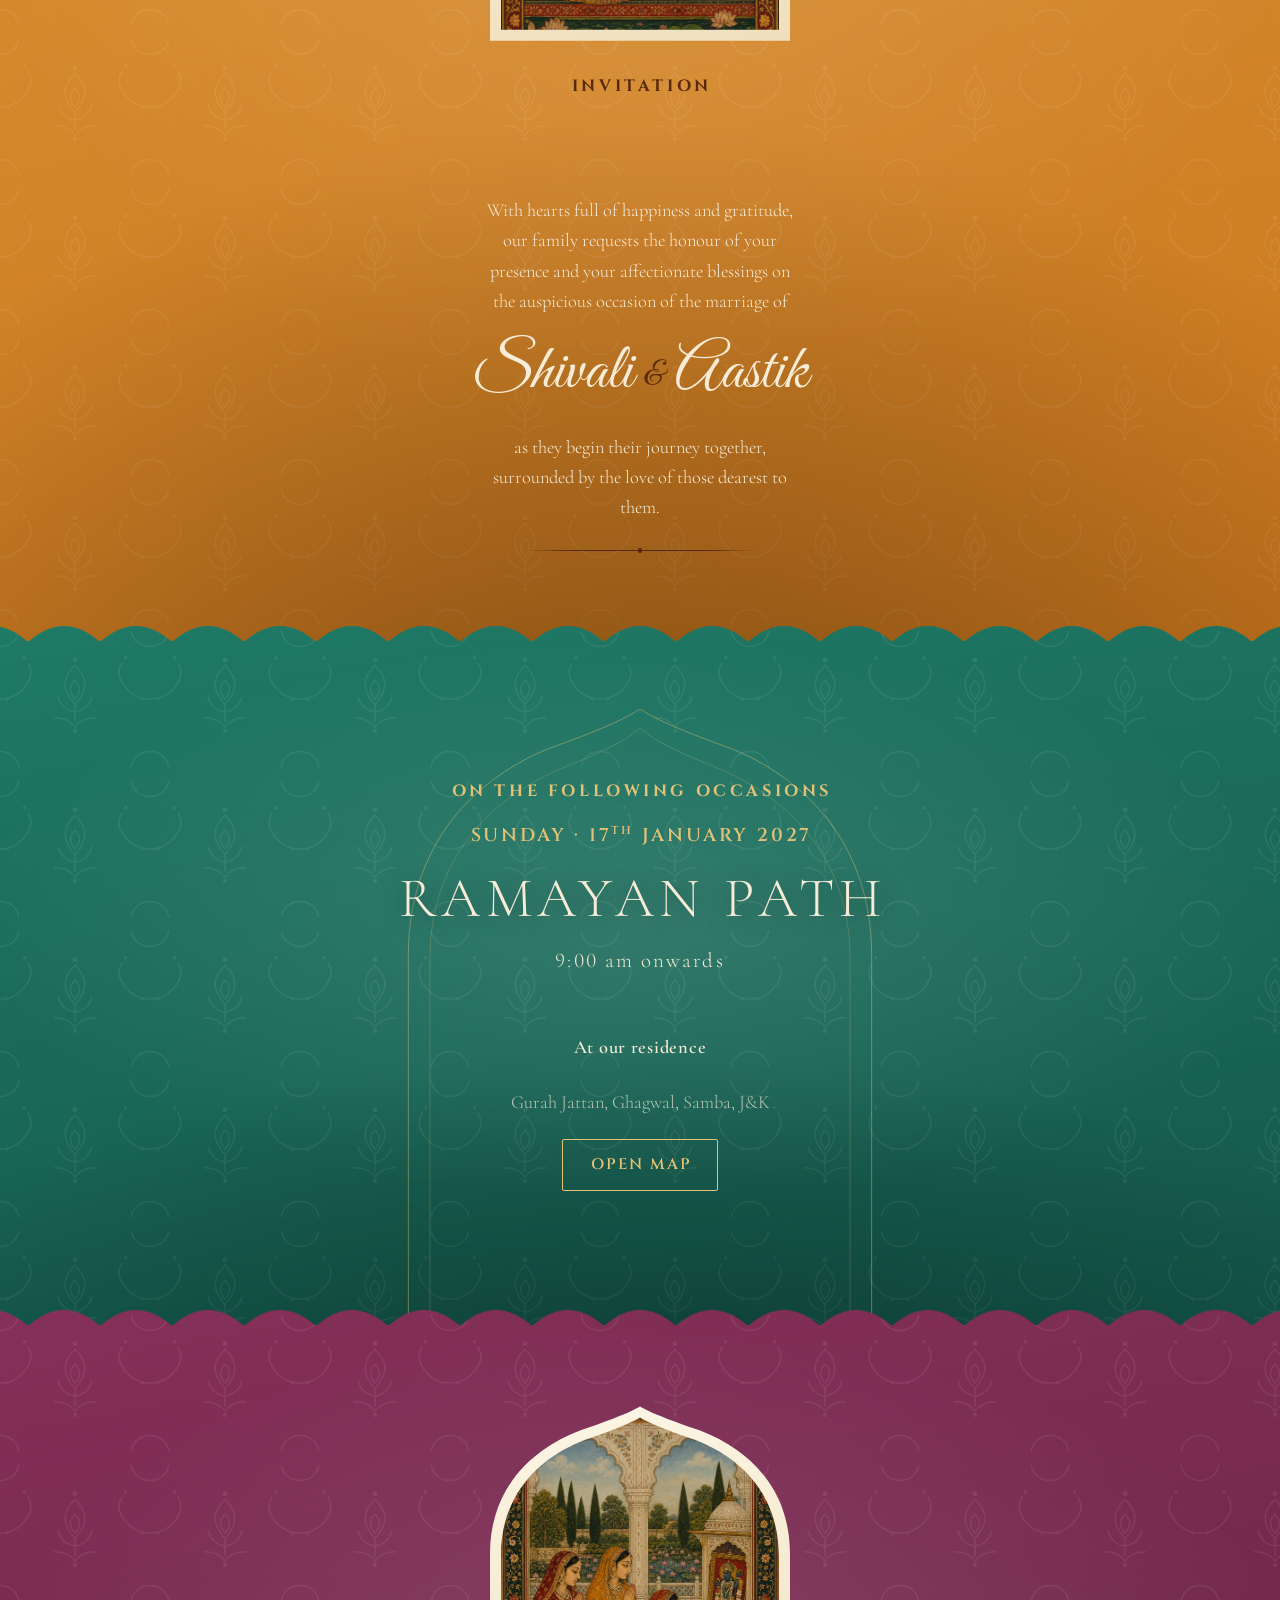
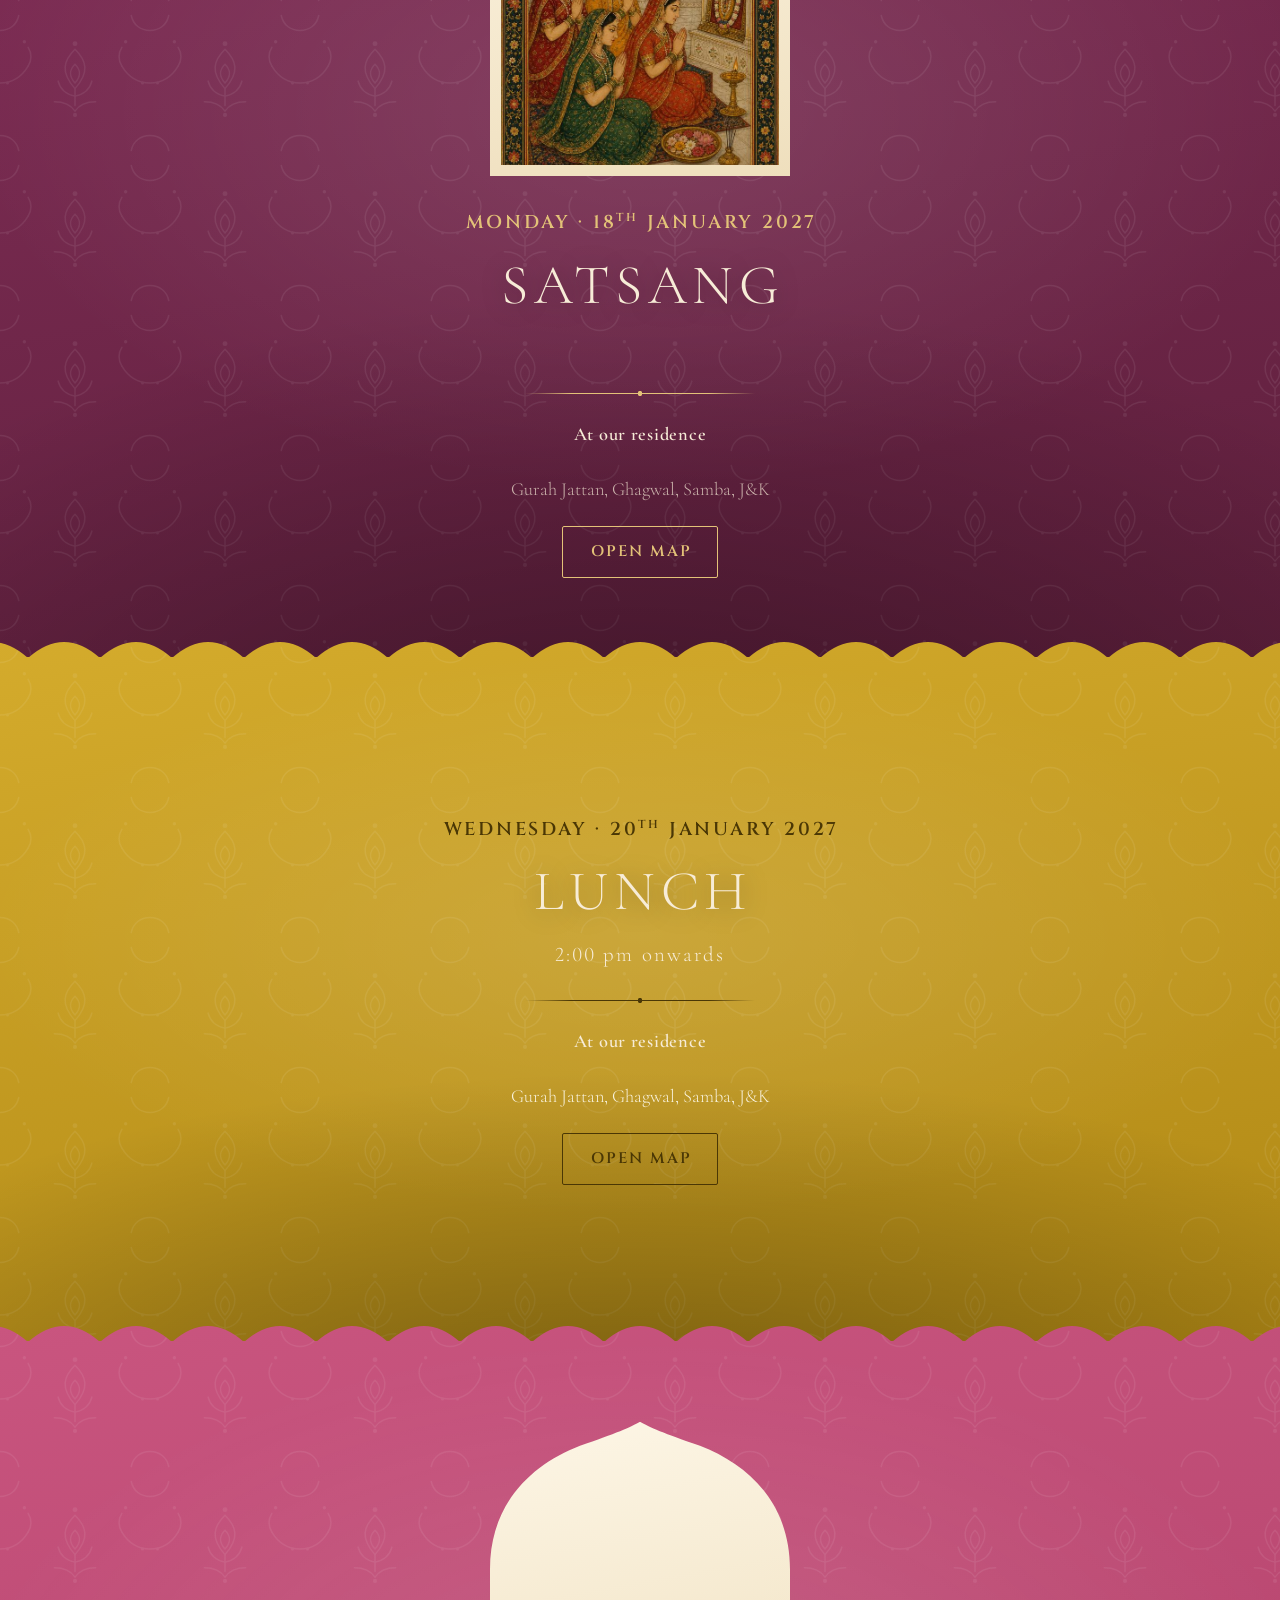
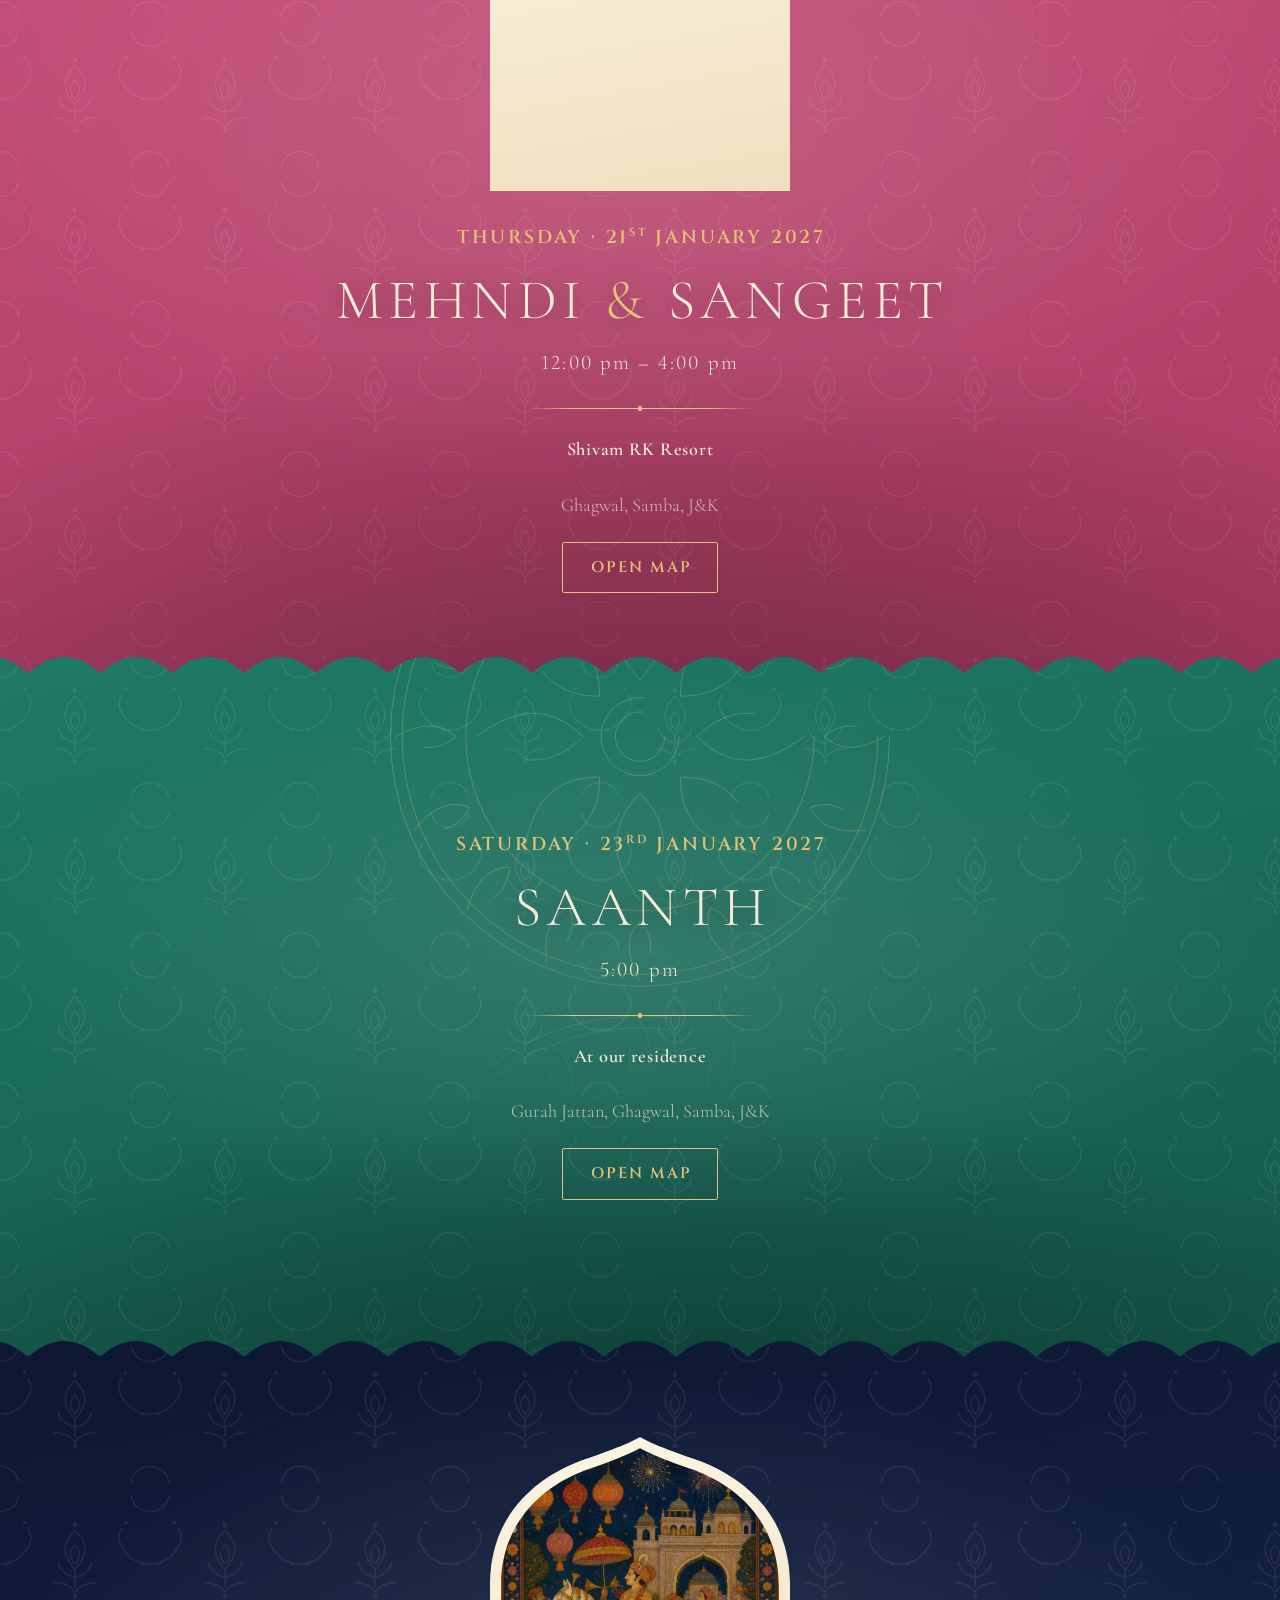
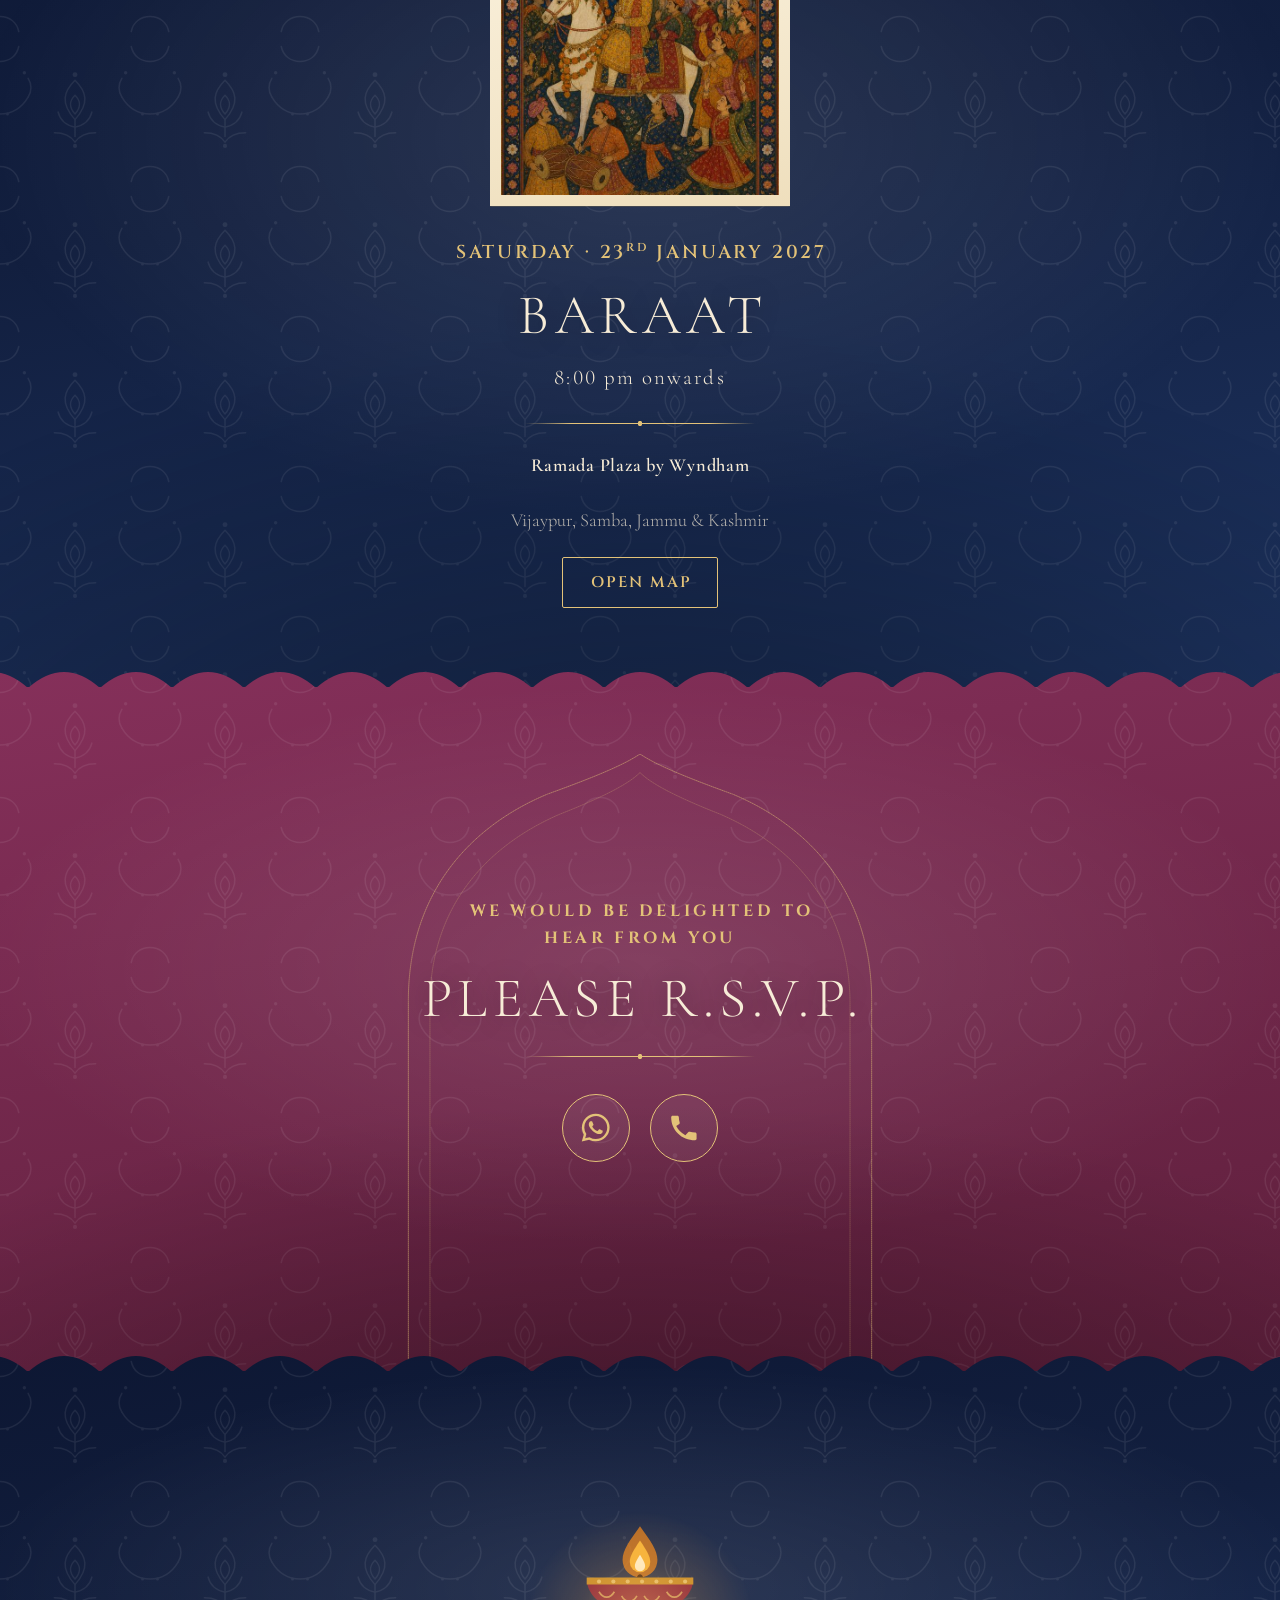
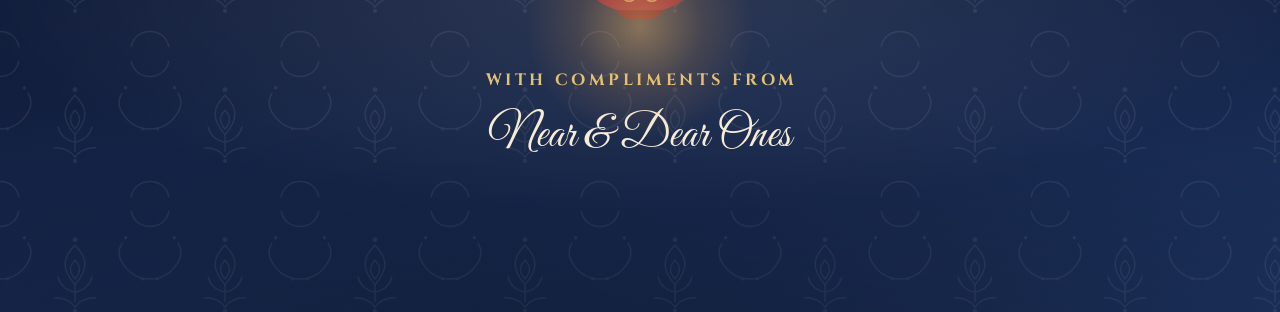
==== commit 5b5a07a8: "Use envelope letter card for WhatsApp preview. Build og.jpg from card.jpg with the same opening invi" ====
--- a/index.html
+++ b/index.html
@@ -11,14 +11,14 @@
   <meta property="og:description" content="Wedding Invitation · 23rd January, 2027">
   <meta property="og:type" content="website">
   <meta property="og:url" content="https://shivam-krishana.github.io/weddinginvitation/">
-  <meta property="og:image" content="https://shivam-krishana.github.io/weddinginvitation/og.jpg?v=4">
+  <meta property="og:image" content="https://shivam-krishana.github.io/weddinginvitation/og.jpg?v=5">
   <meta property="og:image:width" content="1200">
   <meta property="og:image:height" content="630">
   <meta property="og:image:alt" content="Wedding invitation for Shivali and Aastik, 23 January 2027">
   <meta name="twitter:card" content="summary_large_image">
   <meta name="twitter:title" content="Shivali weds Aastik">
   <meta name="twitter:description" content="Wedding Invitation · 23rd January, 2027">
-  <meta name="twitter:image" content="https://shivam-krishana.github.io/weddinginvitation/og.jpg?v=4">
+  <meta name="twitter:image" content="https://shivam-krishana.github.io/weddinginvitation/og.jpg?v=5">
   <link rel="icon" href="favicon.svg" type="image/svg+xml">
   <link rel="apple-touch-icon" href="apple-touch-icon.svg">
   <link rel="preconnect" href="https://fonts.googleapis.com">
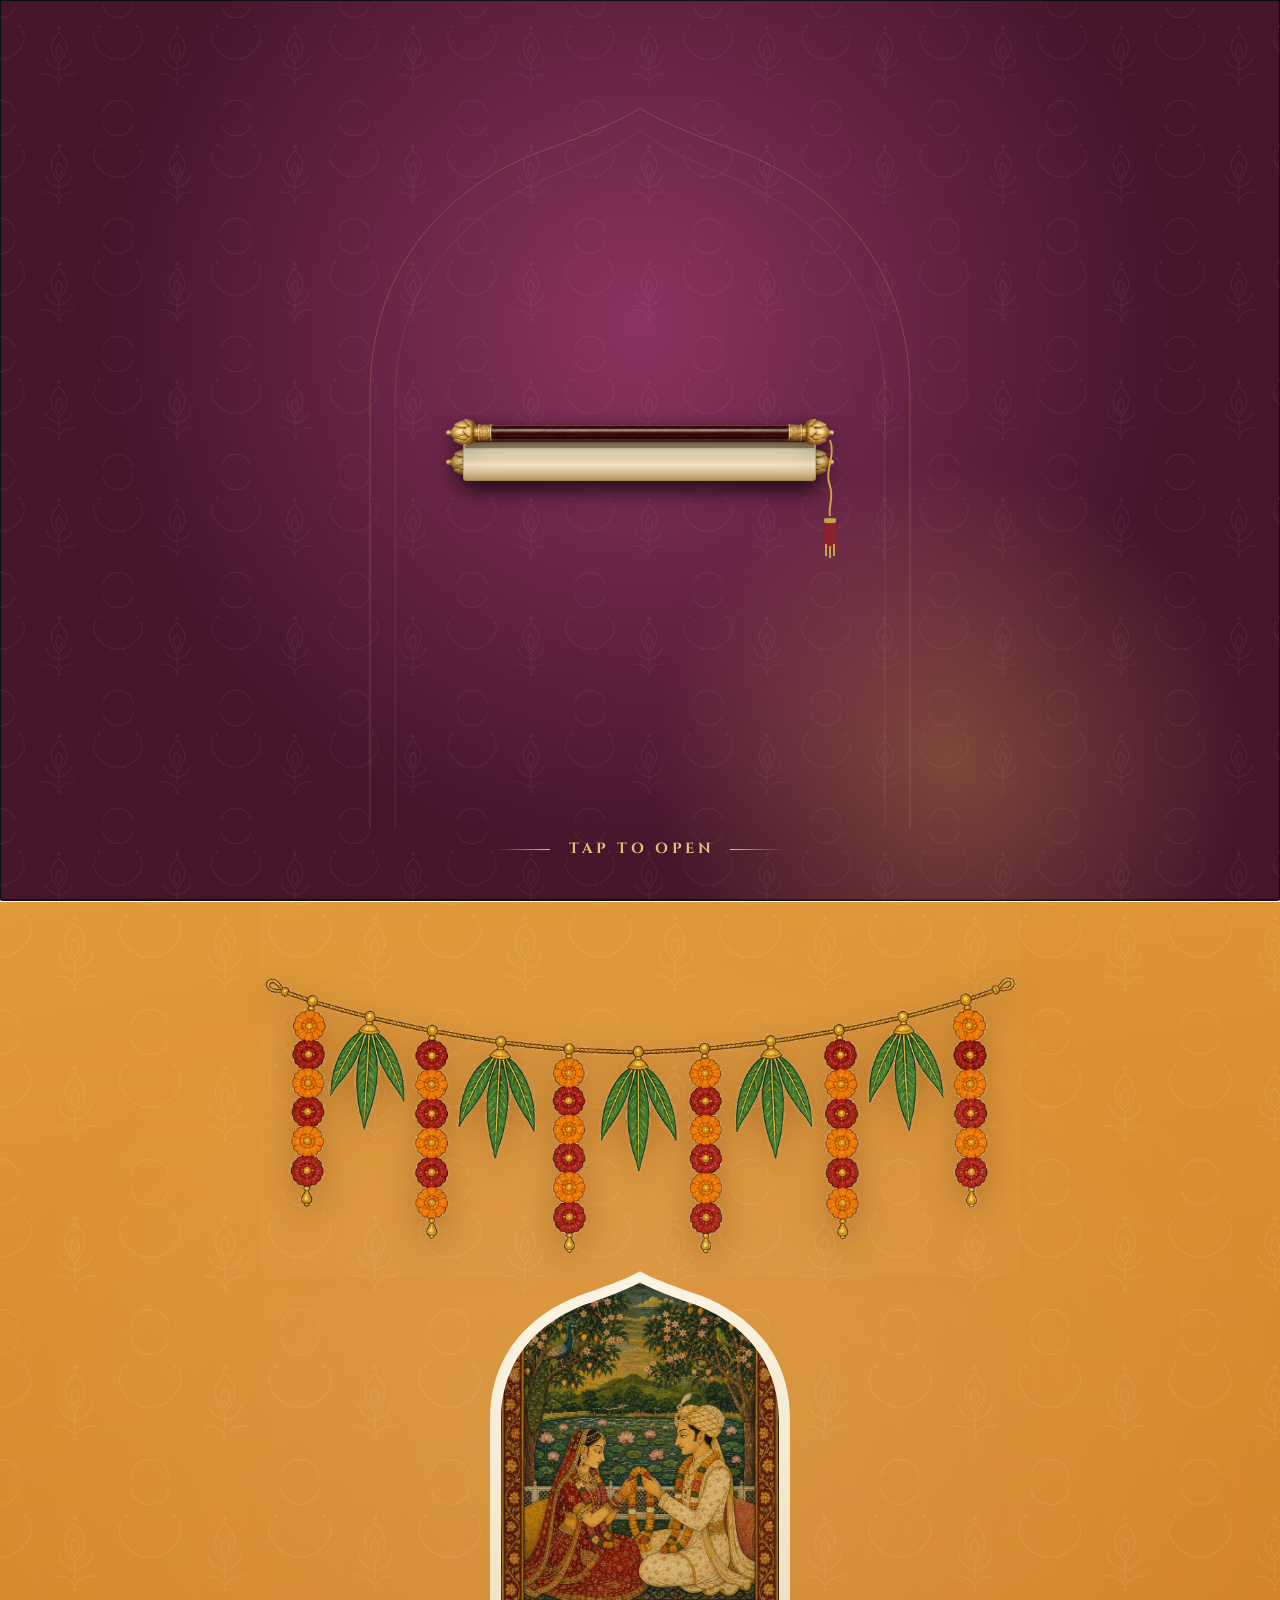
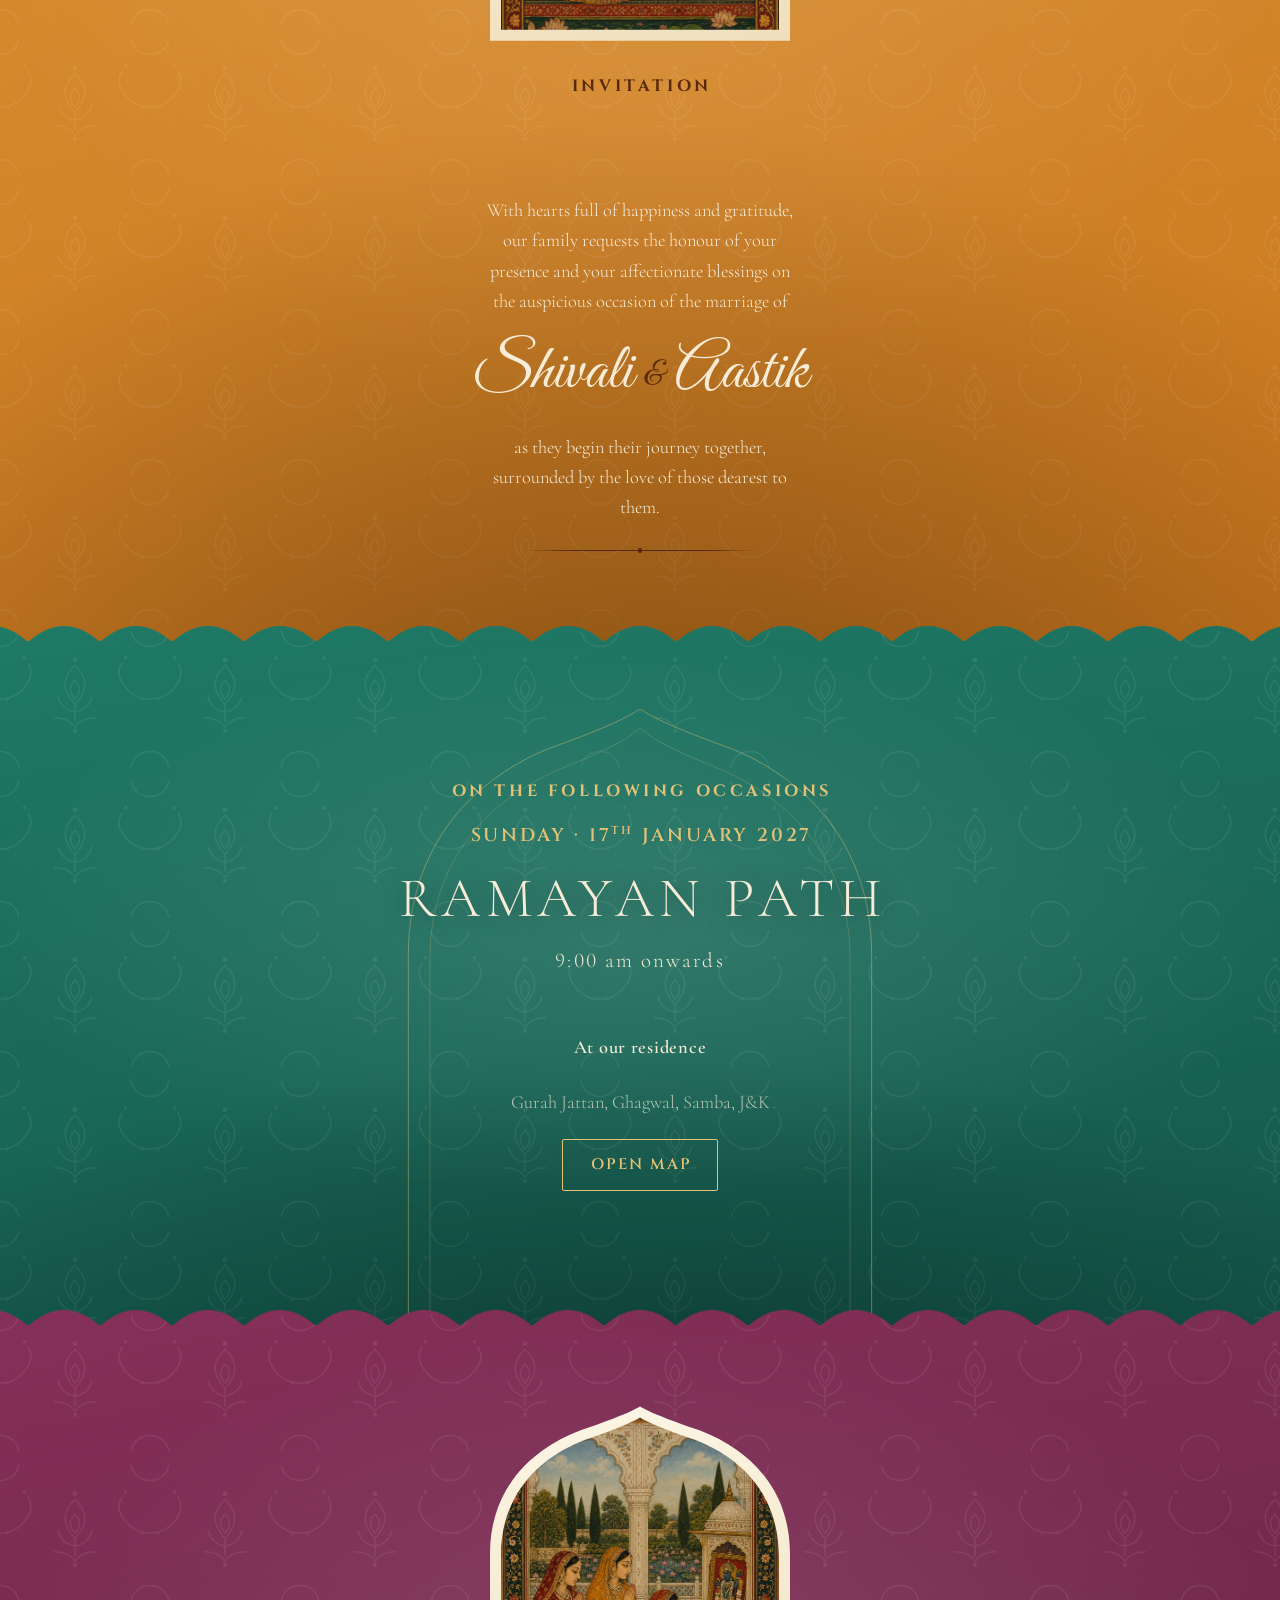
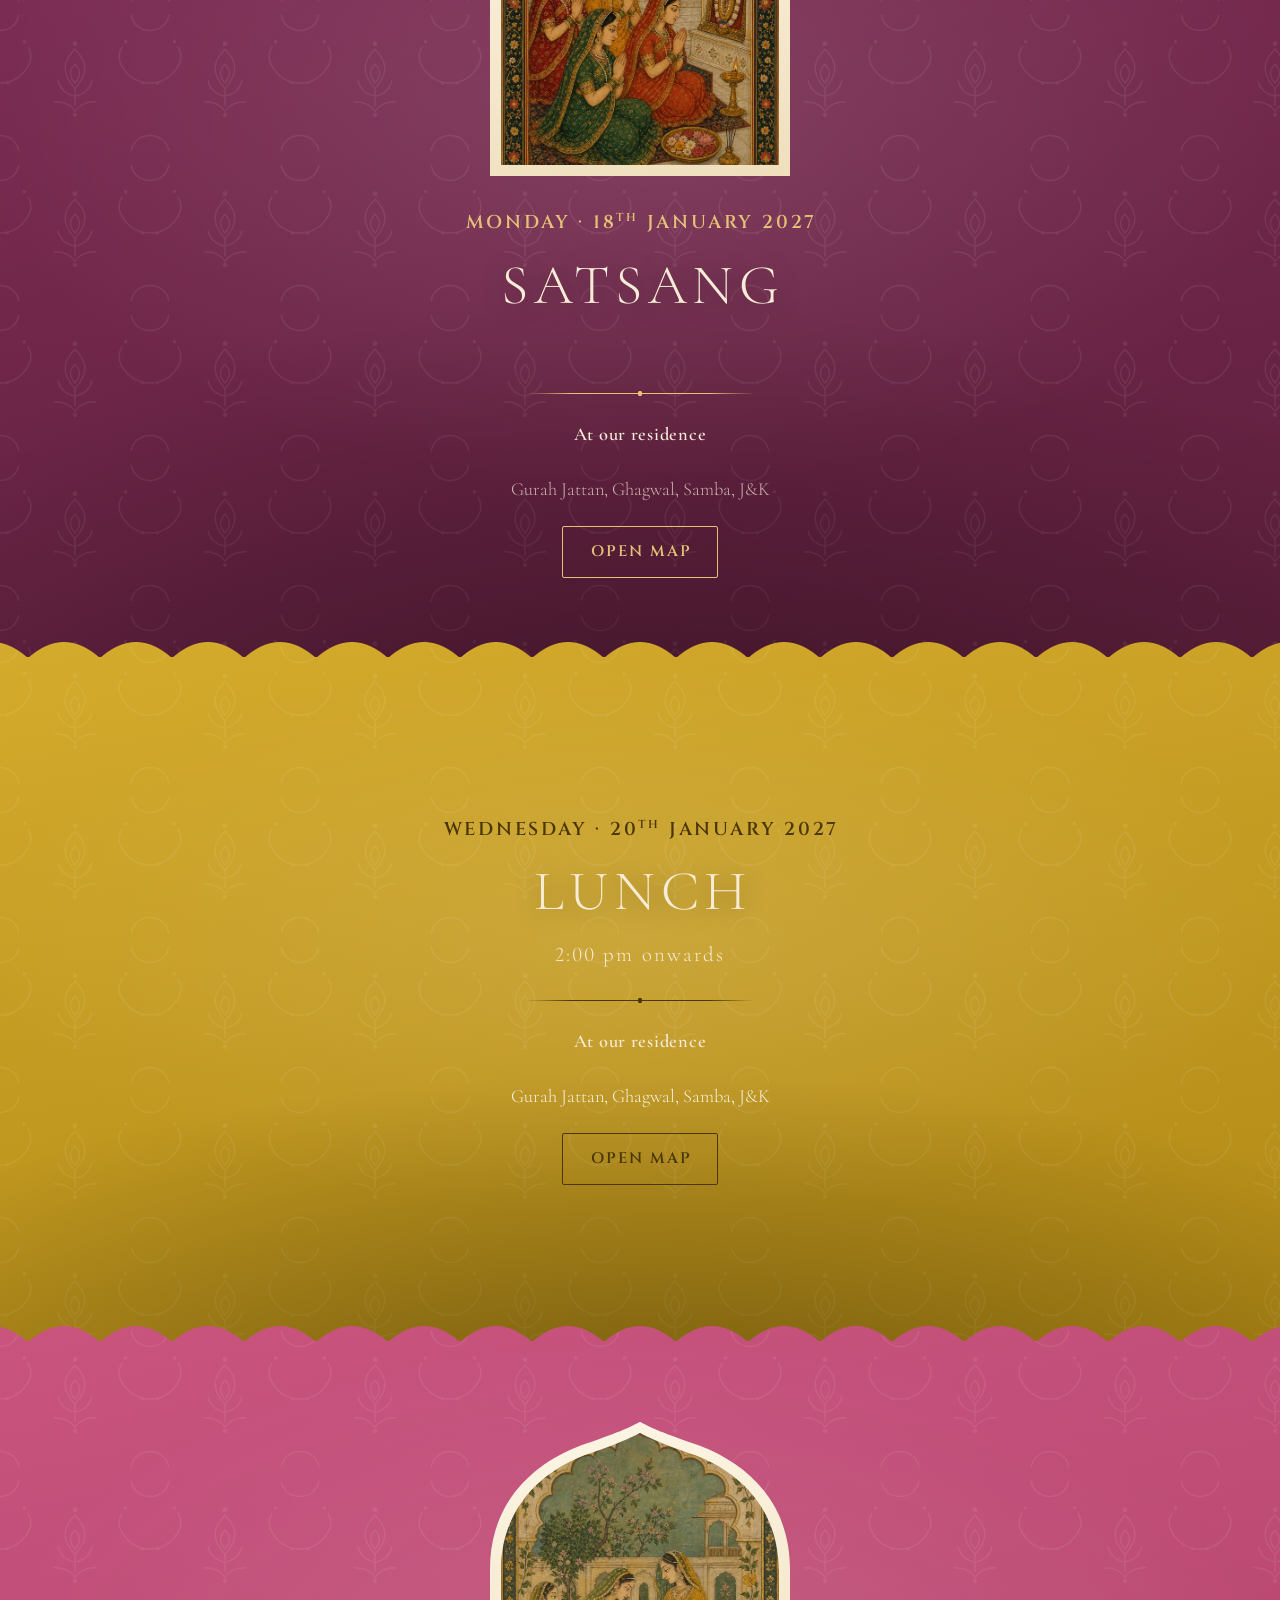
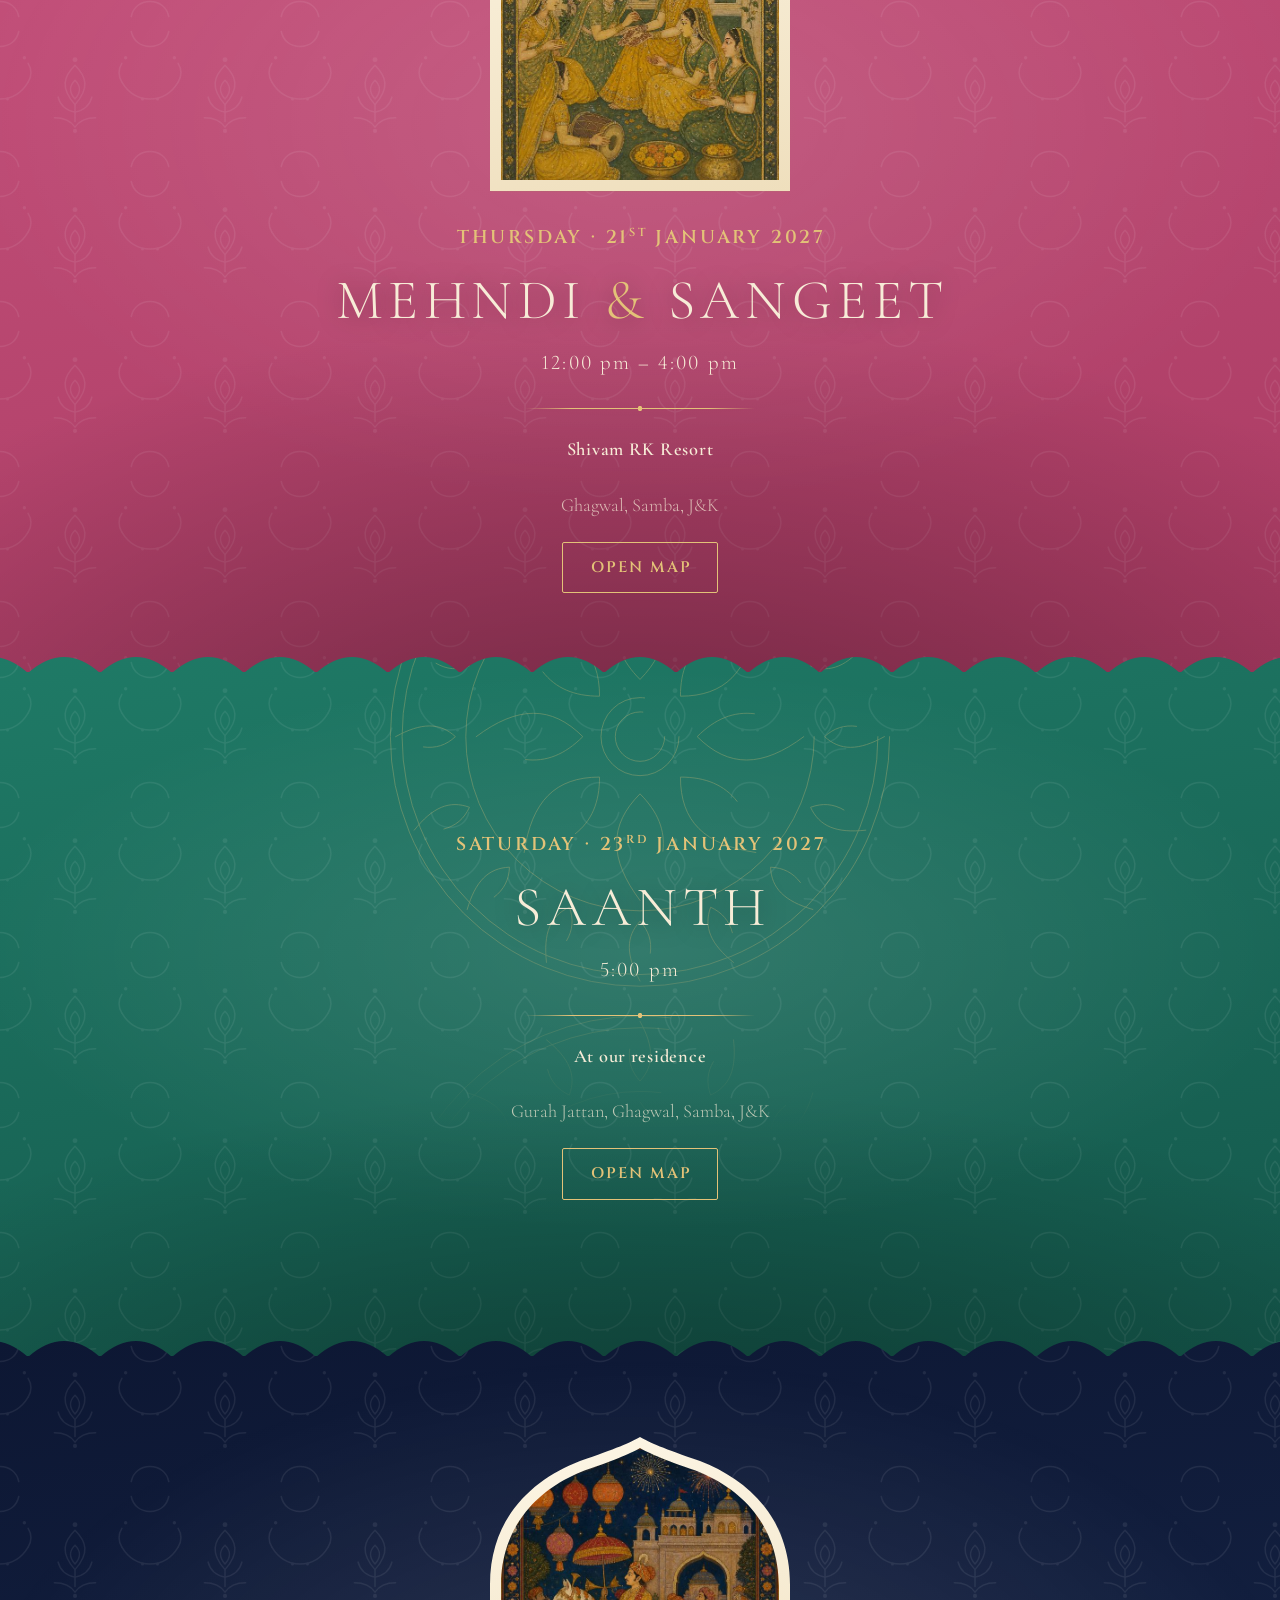
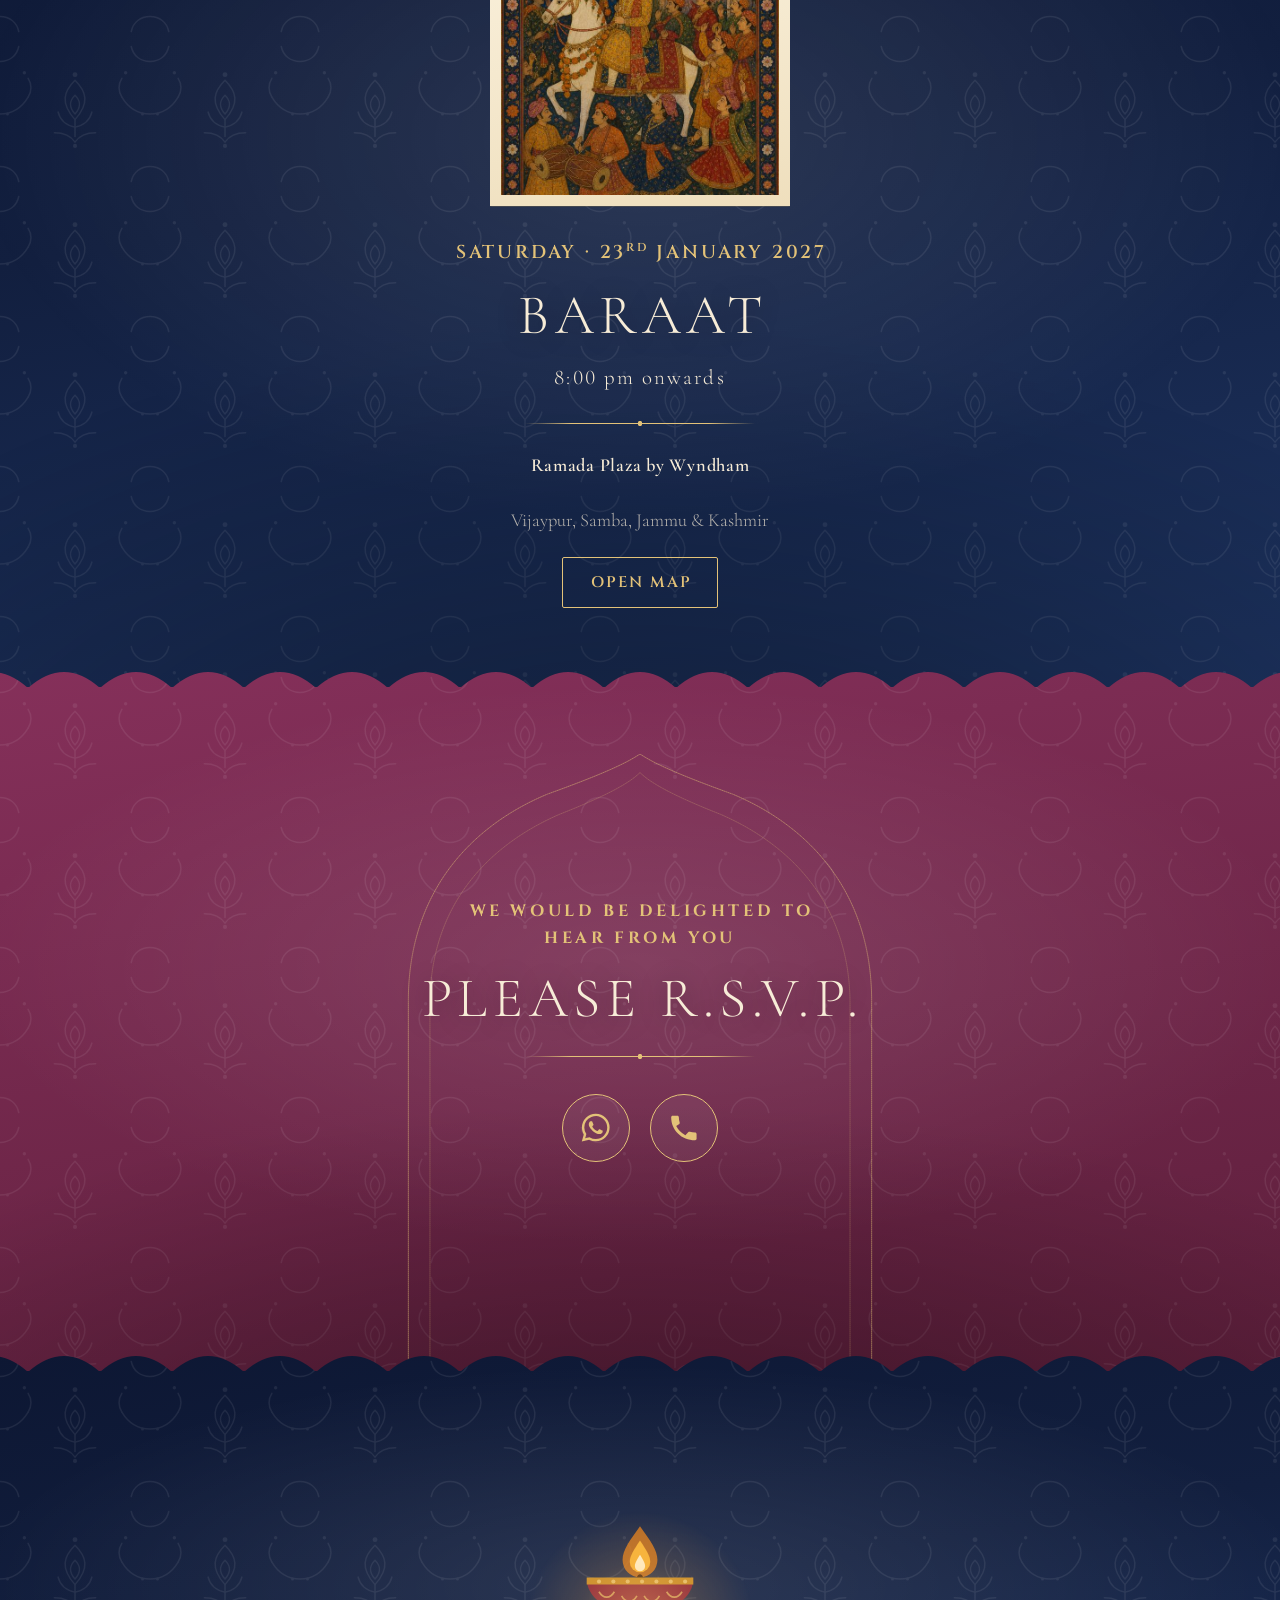
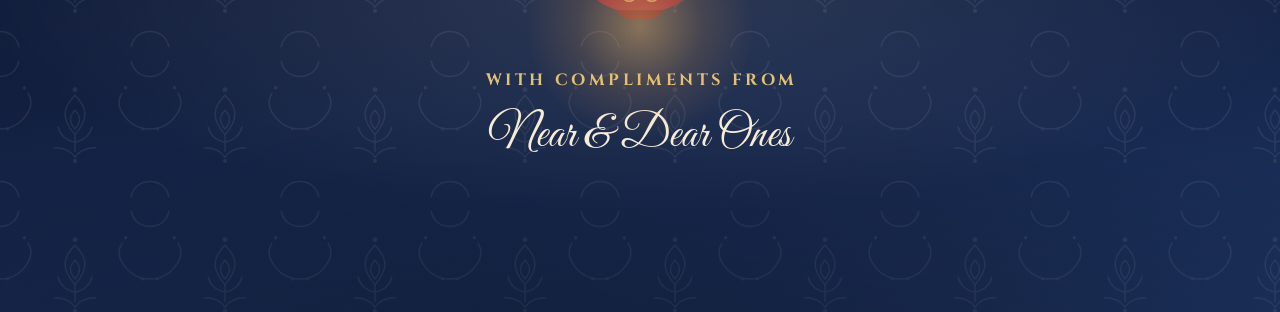
==== commit 6c23f2bd: "Fix overlapping text on link preview letter. Stack invitation lines with measured spacing and slight" ====
--- a/index.html
+++ b/index.html
@@ -11,14 +11,14 @@
   <meta property="og:description" content="Wedding Invitation · 23rd January, 2027">
   <meta property="og:type" content="website">
   <meta property="og:url" content="https://shivam-krishana.github.io/weddinginvitation/">
-  <meta property="og:image" content="https://shivam-krishana.github.io/weddinginvitation/og.jpg?v=5">
+  <meta property="og:image" content="https://shivam-krishana.github.io/weddinginvitation/og.jpg?v=6">
   <meta property="og:image:width" content="1200">
   <meta property="og:image:height" content="630">
   <meta property="og:image:alt" content="Wedding invitation for Shivali and Aastik, 23 January 2027">
   <meta name="twitter:card" content="summary_large_image">
   <meta name="twitter:title" content="Shivali weds Aastik">
   <meta name="twitter:description" content="Wedding Invitation · 23rd January, 2027">
-  <meta name="twitter:image" content="https://shivam-krishana.github.io/weddinginvitation/og.jpg?v=5">
+  <meta name="twitter:image" content="https://shivam-krishana.github.io/weddinginvitation/og.jpg?v=6">
   <link rel="icon" href="favicon.svg" type="image/svg+xml">
   <link rel="apple-touch-icon" href="apple-touch-icon.svg">
   <link rel="preconnect" href="https://fonts.googleapis.com">
